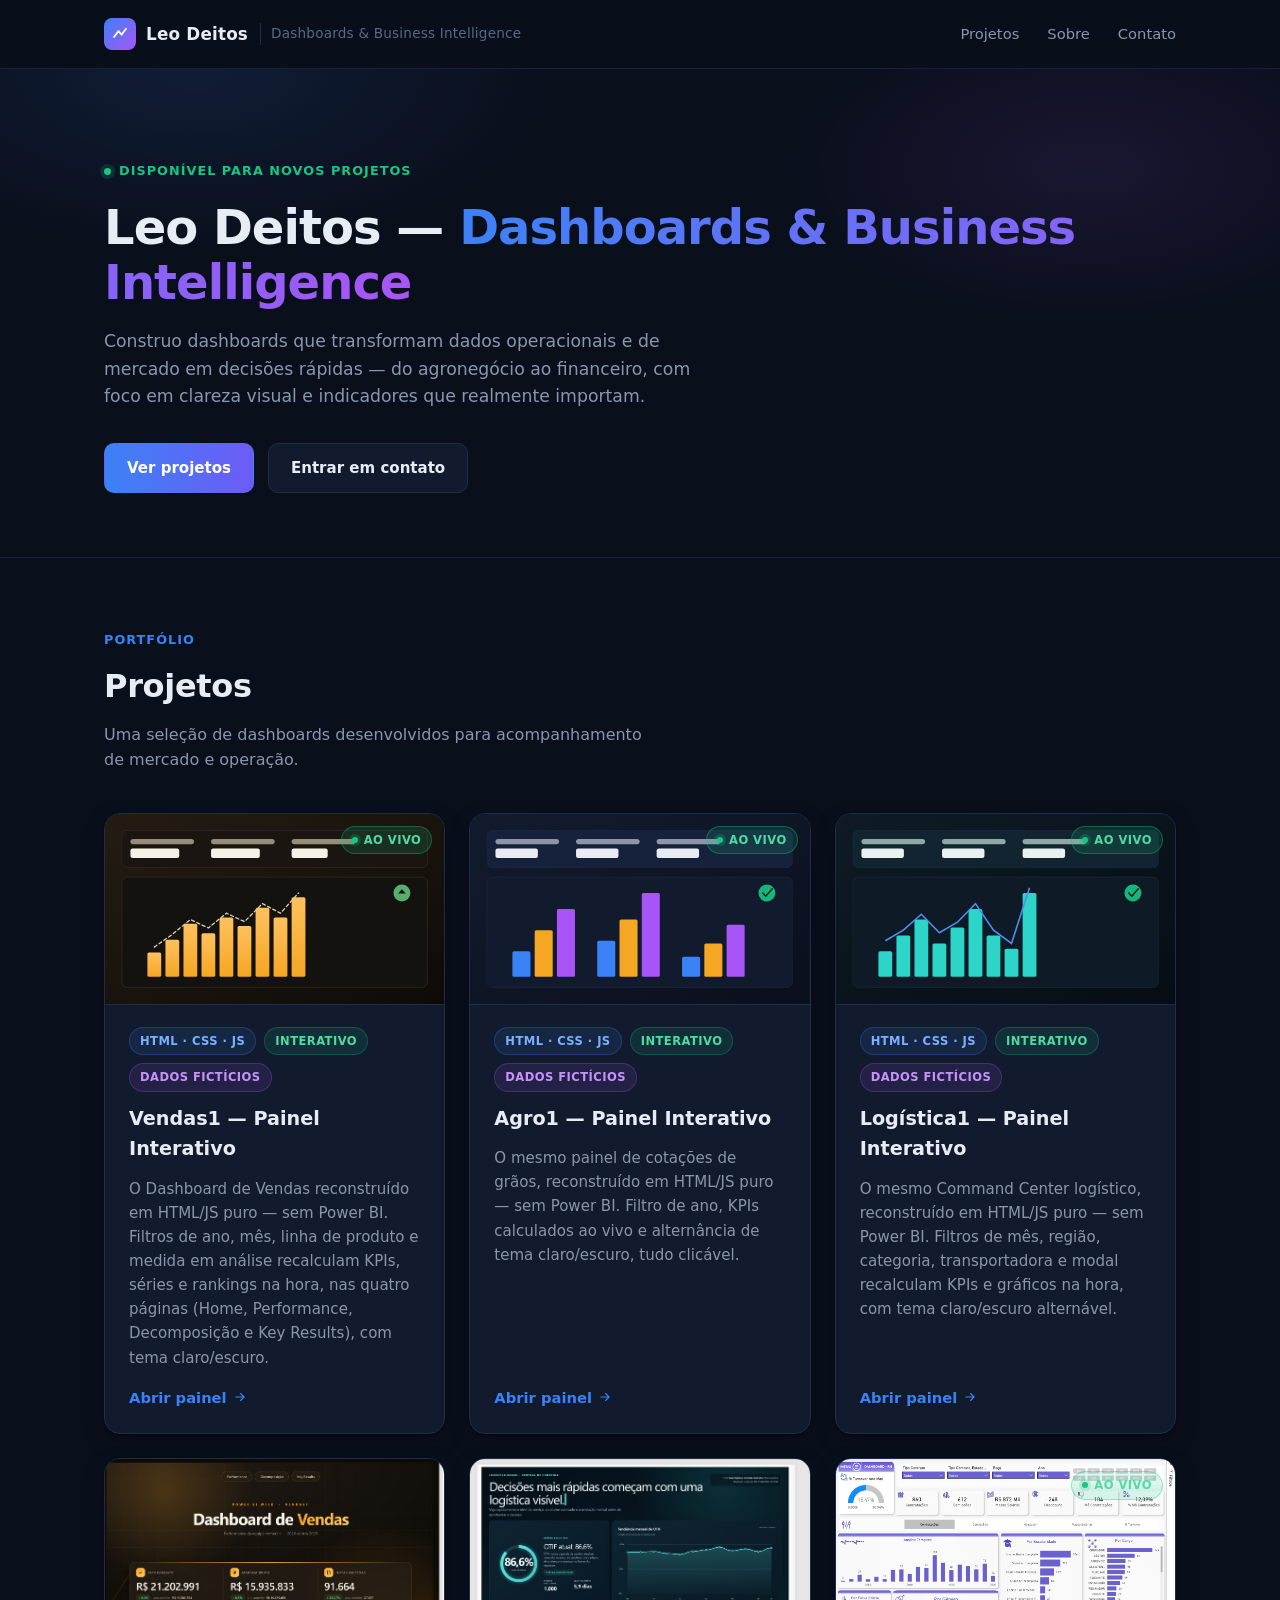
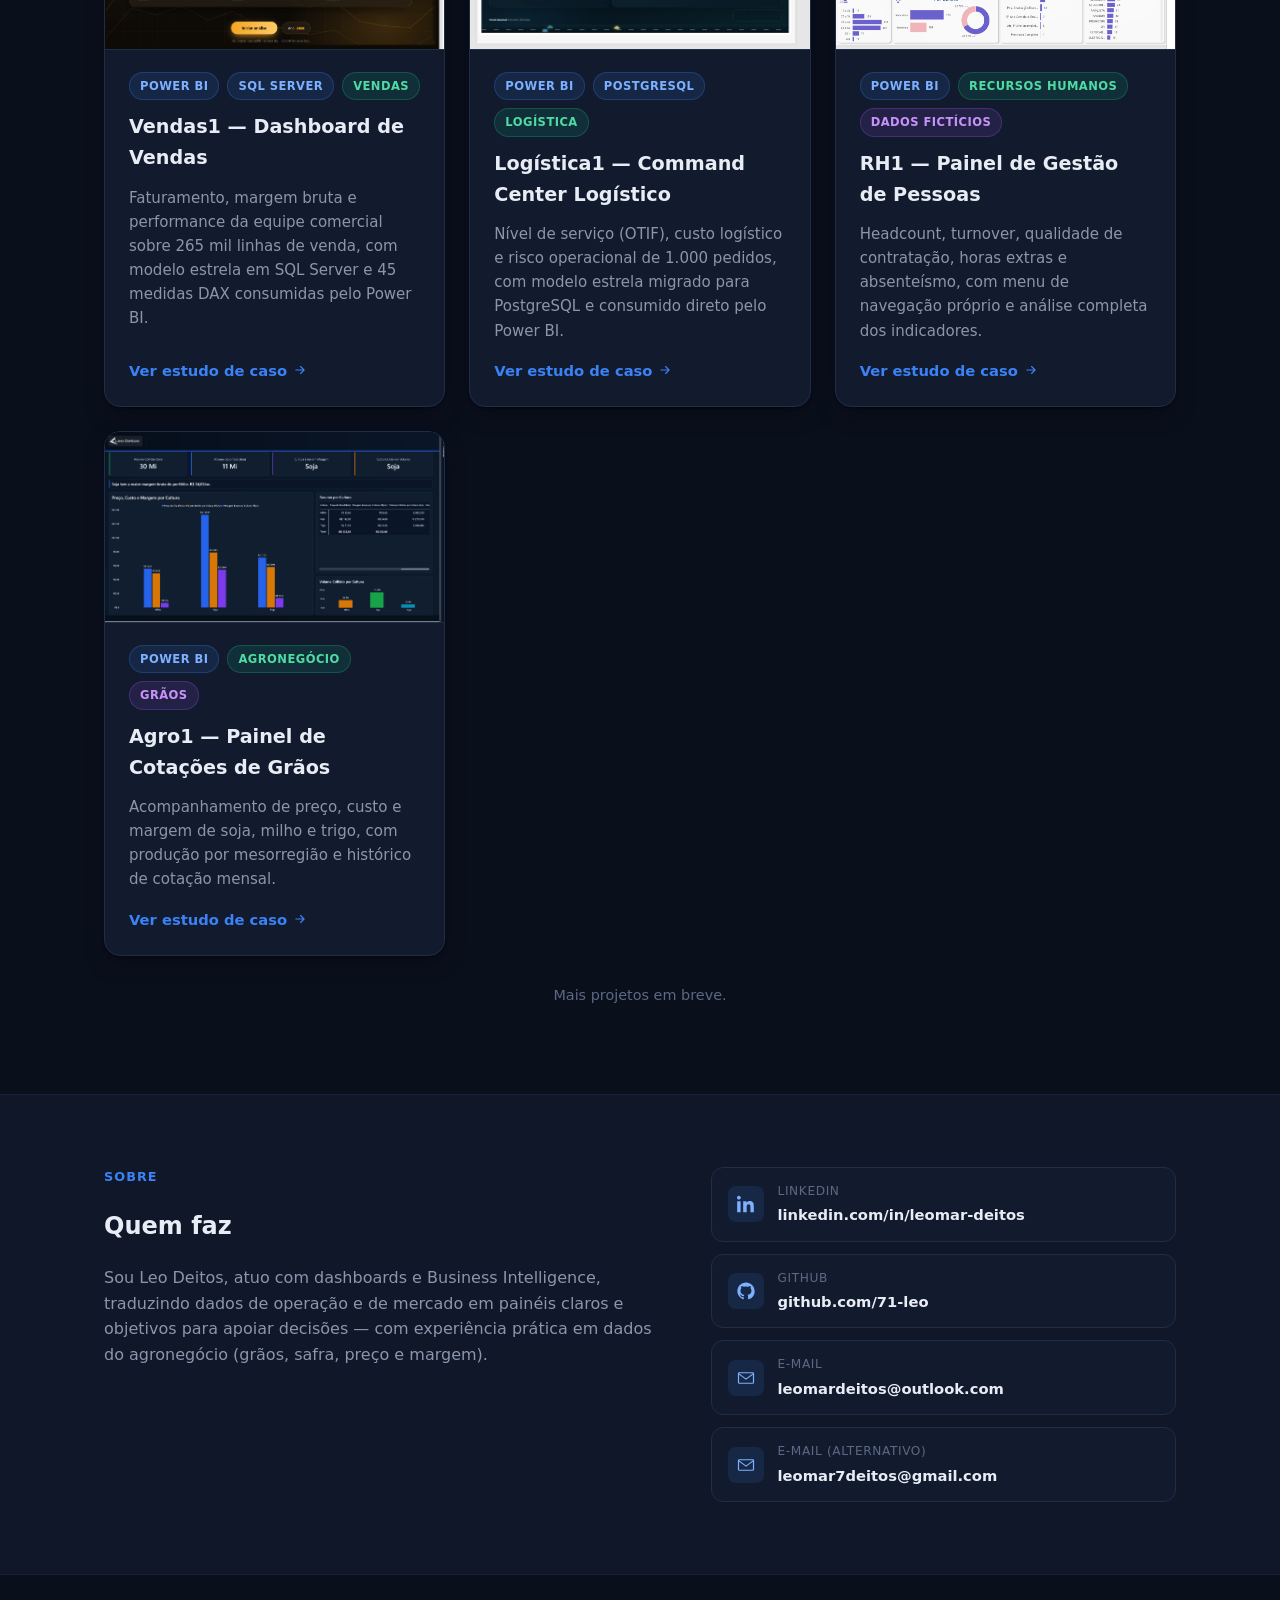
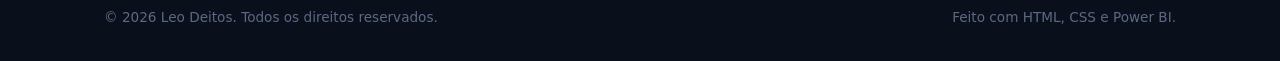
==== index.html @ 45671c38 "Estudo de caso do Vendas1 e painel HTML com a identidade do relatorio Adiciona projects/vendas1.html" ====
<!doctype html>
<html lang="pt-BR">
<head>
  <meta charset="UTF-8" />
  <meta name="viewport" content="width=device-width, initial-scale=1.0" />
  <title>Leo Deitos — Dashboards & Business Intelligence</title>
  <meta name="description" content="Portfólio de dashboards e projetos de Business Intelligence de Leo Deitos, com foco em agronegócio e dados de mercado." />
  <link rel="icon" href="data:image/svg+xml,<svg xmlns=%22http://www.w3.org/2000/svg%22 viewBox=%220 0 100 100%22><rect width=%22100%22 height=%22100%22 rx=%2220%22 fill=%22%230a0f1c%22/><path d=%22M20 70 L45 30 L60 55 L80 25%22 stroke=%22%233b82f6%22 stroke-width=%228%22 fill=%22none%22 stroke-linecap=%22round%22 stroke-linejoin=%22round%22/></svg>" />
  <link rel="stylesheet" href="assets/css/style.css" />
</head>
<body>

  <header class="site-header">
    <div class="container">
      <a href="index.html" class="brand">
        <span class="brand-mark">
          <svg viewBox="0 0 24 24" fill="none" xmlns="http://www.w3.org/2000/svg">
            <path d="M4 16 L10 8 L14 13 L20 5" stroke="white" stroke-width="2.4" stroke-linecap="round" stroke-linejoin="round"/>
          </svg>
        </span>
        <span class="brand-name">Leo Deitos</span>
        <span class="brand-tagline">Dashboards &amp; Business Intelligence</span>
      </a>
      <nav class="site-nav">
        <a href="#projetos">Projetos</a>
        <a href="#sobre">Sobre</a>
        <a href="#contato">Contato</a>
      </nav>
    </div>
  </header>

  <section class="hero">
    <div class="container">
      <div class="hero-eyebrow">Disponível para novos projetos</div>
      <h1>Leo Deitos — <span>Dashboards &amp; Business Intelligence</span></h1>
      <p>
        Construo dashboards que transformam dados operacionais e de mercado em decisões rápidas —
        do agronegócio ao financeiro, com foco em clareza visual e indicadores que realmente importam.
      </p>
      <div class="hero-actions">
        <a href="#projetos" class="btn btn-primary">Ver projetos</a>
        <a href="#contato" class="btn btn-secondary">Entrar em contato</a>
      </div>
    </div>
  </section>

  <section id="projetos">
    <div class="container">
      <div class="section-head">
        <div class="section-kicker">Portfólio</div>
        <h2>Projetos</h2>
        <p>Uma seleção de dashboards desenvolvidos para acompanhamento de mercado e operação.</p>
      </div>

      <div class="project-grid">
        <a class="project-card" href="projects/vendas1-dashboard.html">
          <div class="project-card-media project-card-media--mock">
            <svg viewBox="0 0 640 360" preserveAspectRatio="xMidYMid slice" xmlns="http://www.w3.org/2000/svg">
              <defs>
                <linearGradient id="mockBgVen" x1="0" y1="0" x2="1" y2="1">
                  <stop offset="0%" stop-color="#241c13"/>
                  <stop offset="100%" stop-color="#0e0b07"/>
                </linearGradient>
                <linearGradient id="mockBarVen" x1="0" y1="0" x2="0" y2="1">
                  <stop offset="0%" stop-color="#FFC15E"/>
                  <stop offset="100%" stop-color="#F5A623"/>
                </linearGradient>
              </defs>
              <rect width="640" height="360" fill="url(#mockBgVen)"/>
              <rect x="32" y="32" width="576" height="70" rx="10" fill="#1a1510" stroke="#3b342a"/>
              <rect x="48" y="48" width="120" height="10" rx="5" fill="#968c79"/>
              <rect x="48" y="66" width="92" height="18" rx="4" fill="#f5f1e8"/>
              <rect x="200" y="48" width="120" height="10" rx="5" fill="#968c79"/>
              <rect x="200" y="66" width="92" height="18" rx="4" fill="#f5f1e8"/>
              <rect x="352" y="48" width="120" height="10" rx="5" fill="#968c79"/>
              <rect x="352" y="66" width="68" height="18" rx="4" fill="#f5f1e8"/>
              <rect x="32" y="120" width="576" height="208" rx="10" fill="#14120e" stroke="#3b342a"/>
              <g>
                <rect x="80"  y="262" width="26" height="46" rx="3" fill="url(#mockBarVen)"/>
                <rect x="114" y="238" width="26" height="70" rx="3" fill="url(#mockBarVen)"/>
                <rect x="148" y="208" width="26" height="100" rx="3" fill="url(#mockBarVen)"/>
                <rect x="182" y="226" width="26" height="82" rx="3" fill="url(#mockBarVen)"/>
                <rect x="216" y="196" width="26" height="112" rx="3" fill="url(#mockBarVen)"/>
                <rect x="250" y="212" width="26" height="96" rx="3" fill="url(#mockBarVen)"/>
                <rect x="284" y="178" width="26" height="130" rx="3" fill="url(#mockBarVen)"/>
                <rect x="318" y="196" width="26" height="112" rx="3" fill="url(#mockBarVen)"/>
                <rect x="352" y="158" width="26" height="150" rx="3" fill="url(#mockBarVen)"/>
              </g>
              <polyline points="93,252 127,228 161,200 195,216 229,188 263,204 297,170 331,188 365,150"
                        fill="none" stroke="#d4cbb9" stroke-width="2.5" stroke-dasharray="6 5"
                        stroke-linecap="round" stroke-linejoin="round"/>
              <circle cx="560" cy="150" r="16" fill="#5fbf7a" opacity="0.9"/>
              <path d="M560 143 l7 8 -14 0 z" fill="#0e0b07"/>
            </svg>
            <span class="media-live-badge">Ao vivo</span>
          </div>
          <div class="project-card-body">
            <div class="project-tags">
              <span class="tag">HTML · CSS · JS</span>
              <span class="tag tag-green">Interativo</span>
              <span class="tag tag-purple">Dados fictícios</span>
            </div>
            <h3>Vendas1 — Painel Interativo</h3>
            <p>
              O Dashboard de Vendas reconstruído em HTML/JS puro — sem Power BI. Filtros de ano, mês,
              linha de produto e medida em análise recalculam KPIs, séries e rankings na hora, nas
              quatro páginas (Home, Performance, Decomposição e Key Results), com tema claro/escuro.
            </p>
            <span class="project-card-link">
              Abrir painel
              <svg viewBox="0 0 24 24" fill="none" xmlns="http://www.w3.org/2000/svg">
                <path d="M5 12h14M13 6l6 6-6 6" stroke="currentColor" stroke-width="2" stroke-linecap="round" stroke-linejoin="round"/>
              </svg>
            </span>
          </div>
        </a>

        <a class="project-card" href="projects/agro1-dashboard.html">
          <div class="project-card-media project-card-media--mock">
            <svg viewBox="0 0 640 360" preserveAspectRatio="xMidYMid slice" xmlns="http://www.w3.org/2000/svg">
              <defs>
                <linearGradient id="mockBg" x1="0" y1="0" x2="1" y2="1">
                  <stop offset="0%" stop-color="#121b2e"/>
                  <stop offset="100%" stop-color="#0a0f1c"/>
                </linearGradient>
              </defs>
              <rect width="640" height="360" fill="url(#mockBg)"/>
              <rect x="32" y="32" width="576" height="70" rx="10" fill="#16223b" stroke="#1f2d47"/>
              <rect x="48" y="48" width="120" height="10" rx="5" fill="#8b96ab"/>
              <rect x="48" y="66" width="80" height="18" rx="4" fill="#e8ecf4"/>
              <rect x="200" y="48" width="120" height="10" rx="5" fill="#8b96ab"/>
              <rect x="200" y="66" width="80" height="18" rx="4" fill="#e8ecf4"/>
              <rect x="352" y="48" width="120" height="10" rx="5" fill="#8b96ab"/>
              <rect x="352" y="66" width="80" height="18" rx="4" fill="#e8ecf4"/>
              <rect x="32" y="120" width="576" height="208" rx="10" fill="#121b2e" stroke="#1f2d47"/>
              <g>
                <rect x="80"  y="260" width="34" height="48" rx="3" fill="#3b82f6"/>
                <rect x="122" y="220" width="34" height="88" rx="3" fill="#f5a623"/>
                <rect x="164" y="180" width="34" height="128" rx="3" fill="#a855f7"/>
                <rect x="240" y="240" width="34" height="68" rx="3" fill="#3b82f6"/>
                <rect x="282" y="200" width="34" height="108" rx="3" fill="#f5a623"/>
                <rect x="324" y="150" width="34" height="158" rx="3" fill="#a855f7"/>
                <rect x="400" y="270" width="34" height="38" rx="3" fill="#3b82f6"/>
                <rect x="442" y="245" width="34" height="63" rx="3" fill="#f5a623"/>
                <rect x="484" y="210" width="34" height="98" rx="3" fill="#a855f7"/>
              </g>
              <circle cx="560" cy="150" r="16" fill="#16c784" opacity="0.9"/>
              <path d="M552 150 l6 6 12 -14" stroke="#0a0f1c" stroke-width="2.4" fill="none" stroke-linecap="round" stroke-linejoin="round"/>
            </svg>
            <span class="media-live-badge">Ao vivo</span>
          </div>
          <div class="project-card-body">
            <div class="project-tags">
              <span class="tag">HTML · CSS · JS</span>
              <span class="tag tag-green">Interativo</span>
              <span class="tag tag-purple">Dados fictícios</span>
            </div>
            <h3>Agro1 — Painel Interativo</h3>
            <p>
              O mesmo painel de cotações de grãos, reconstruído em HTML/JS puro — sem Power BI.
              Filtro de ano, KPIs calculados ao vivo e alternância de tema claro/escuro, tudo clicável.
            </p>
            <span class="project-card-link">
              Abrir painel
              <svg viewBox="0 0 24 24" fill="none" xmlns="http://www.w3.org/2000/svg">
                <path d="M5 12h14M13 6l6 6-6 6" stroke="currentColor" stroke-width="2" stroke-linecap="round" stroke-linejoin="round"/>
              </svg>
            </span>
          </div>
        </a>

        <a class="project-card" href="projects/logistica1-dashboard.html">
          <div class="project-card-media project-card-media--mock">
            <svg viewBox="0 0 640 360" preserveAspectRatio="xMidYMid slice" xmlns="http://www.w3.org/2000/svg">
              <defs>
                <linearGradient id="mockBgLog" x1="0" y1="0" x2="1" y2="1">
                  <stop offset="0%" stop-color="#0e1b26"/>
                  <stop offset="100%" stop-color="#060d14"/>
                </linearGradient>
              </defs>
              <rect width="640" height="360" fill="url(#mockBgLog)"/>
              <rect x="32" y="32" width="576" height="70" rx="10" fill="#122430" stroke="#1c3140"/>
              <rect x="48" y="48" width="120" height="10" rx="5" fill="#8fa7a7"/>
              <rect x="48" y="66" width="80" height="18" rx="4" fill="#e7f1f1"/>
              <rect x="200" y="48" width="120" height="10" rx="5" fill="#8fa7a7"/>
              <rect x="200" y="66" width="80" height="18" rx="4" fill="#e7f1f1"/>
              <rect x="352" y="48" width="120" height="10" rx="5" fill="#8fa7a7"/>
              <rect x="352" y="66" width="80" height="18" rx="4" fill="#e7f1f1"/>
              <rect x="32" y="120" width="576" height="208" rx="10" fill="#0e1b26" stroke="#1c3140"/>
              <g>
                <rect x="80"  y="260" width="26" height="48" rx="3" fill="#2dd4c8"/>
                <rect x="114" y="230" width="26" height="78" rx="3" fill="#2dd4c8"/>
                <rect x="148" y="200" width="26" height="108" rx="3" fill="#2dd4c8"/>
                <rect x="182" y="245" width="26" height="63" rx="3" fill="#2dd4c8"/>
                <rect x="216" y="215" width="26" height="93" rx="3" fill="#2dd4c8"/>
                <rect x="250" y="180" width="26" height="128" rx="3" fill="#2dd4c8"/>
                <rect x="284" y="230" width="26" height="78" rx="3" fill="#2dd4c8"/>
                <rect x="318" y="255" width="26" height="53" rx="3" fill="#2dd4c8"/>
                <rect x="352" y="150" width="26" height="158" rx="3" fill="#2dd4c8"/>
              </g>
              <polyline points="93,240 127,220 161,190 195,225 229,205 263,170 297,220 331,245 365,140" fill="none" stroke="#4d8fef" stroke-width="3"/>
              <circle cx="560" cy="150" r="16" fill="#16c784" opacity="0.9"/>
              <path d="M552 150 l6 6 12 -14" stroke="#060d14" stroke-width="2.4" fill="none" stroke-linecap="round" stroke-linejoin="round"/>
            </svg>
            <span class="media-live-badge">Ao vivo</span>
          </div>
          <div class="project-card-body">
            <div class="project-tags">
              <span class="tag">HTML · CSS · JS</span>
              <span class="tag tag-green">Interativo</span>
              <span class="tag tag-purple">Dados fictícios</span>
            </div>
            <h3>Logística1 — Painel Interativo</h3>
            <p>
              O mesmo Command Center logístico, reconstruído em HTML/JS puro — sem Power BI. Filtros
              de mês, região, categoria, transportadora e modal recalculam KPIs e gráficos na hora,
              com tema claro/escuro alternável.
            </p>
            <span class="project-card-link">
              Abrir painel
              <svg viewBox="0 0 24 24" fill="none" xmlns="http://www.w3.org/2000/svg">
                <path d="M5 12h14M13 6l6 6-6 6" stroke="currentColor" stroke-width="2" stroke-linecap="round" stroke-linejoin="round"/>
              </svg>
            </span>
          </div>
        </a>

        <a class="project-card" href="projects/vendas1.html">
          <div class="project-card-media">
            <img src="assets/screenshots/Vendas1/01-capa.png" alt="Página de capa do dashboard Vendas1" loading="lazy" />
          </div>
          <div class="project-card-body">
            <div class="project-tags">
              <span class="tag">Power BI</span>
              <span class="tag">SQL Server</span>
              <span class="tag tag-green">Vendas</span>
            </div>
            <h3>Vendas1 — Dashboard de Vendas</h3>
            <p>
              Faturamento, margem bruta e performance da equipe comercial sobre 265 mil linhas de
              venda, com modelo estrela em SQL Server e 45 medidas DAX consumidas pelo Power BI.
            </p>
            <span class="project-card-link">
              Ver estudo de caso
              <svg viewBox="0 0 24 24" fill="none" xmlns="http://www.w3.org/2000/svg">
                <path d="M5 12h14M13 6l6 6-6 6" stroke="currentColor" stroke-width="2" stroke-linecap="round" stroke-linejoin="round"/>
              </svg>
            </span>
          </div>
        </a>

        <a class="project-card" href="projects/logistica1.html">
          <div class="project-card-media">
            <img src="assets/screenshots/Logistica1/01-capa.png" alt="Página de capa do dashboard Logística1" loading="lazy" />
          </div>
          <div class="project-card-body">
            <div class="project-tags">
              <span class="tag">Power BI</span>
              <span class="tag">PostgreSQL</span>
              <span class="tag tag-green">Logística</span>
            </div>
            <h3>Logística1 — Command Center Logístico</h3>
            <p>
              Nível de serviço (OTIF), custo logístico e risco operacional de 1.000 pedidos, com
              modelo estrela migrado para PostgreSQL e consumido direto pelo Power BI.
            </p>
            <span class="project-card-link">
              Ver estudo de caso
              <svg viewBox="0 0 24 24" fill="none" xmlns="http://www.w3.org/2000/svg">
                <path d="M5 12h14M13 6l6 6-6 6" stroke="currentColor" stroke-width="2" stroke-linecap="round" stroke-linejoin="round"/>
              </svg>
            </span>
          </div>
        </a>

        <a class="project-card" href="projects/rh1.html">
          <div class="project-card-media">
            <img src="assets/screenshots/RH1/01-funcionarios.png" alt="Página Funcionários do dashboard RH1" loading="lazy" />
            <span class="media-live-badge">Ao vivo</span>
          </div>
          <div class="project-card-body">
            <div class="project-tags">
              <span class="tag">Power BI</span>
              <span class="tag tag-green">Recursos Humanos</span>
              <span class="tag tag-purple">Dados fictícios</span>
            </div>
            <h3>RH1 — Painel de Gestão de Pessoas</h3>
            <p>
              Headcount, turnover, qualidade de contratação, horas extras e absenteísmo, com menu de
              navegação próprio e análise completa dos indicadores.
            </p>
            <span class="project-card-link">
              Ver estudo de caso
              <svg viewBox="0 0 24 24" fill="none" xmlns="http://www.w3.org/2000/svg">
                <path d="M5 12h14M13 6l6 6-6 6" stroke="currentColor" stroke-width="2" stroke-linecap="round" stroke-linejoin="round"/>
              </svg>
            </span>
          </div>
        </a>

        <a class="project-card" href="projects/agro1.html">
          <div class="project-card-media">
            <img src="assets/screenshots/Agro1/01-visao-geral.png" alt="Visão geral do dashboard Agro1" loading="lazy" />
          </div>
          <div class="project-card-body">
            <div class="project-tags">
              <span class="tag">Power BI</span>
              <span class="tag tag-green">Agronegócio</span>
              <span class="tag tag-purple">Grãos</span>
            </div>
            <h3>Agro1 — Painel de Cotações de Grãos</h3>
            <p>
              Acompanhamento de preço, custo e margem de soja, milho e trigo, com produção
              por mesorregião e histórico de cotação mensal.
            </p>
            <span class="project-card-link">
              Ver estudo de caso
              <svg viewBox="0 0 24 24" fill="none" xmlns="http://www.w3.org/2000/svg">
                <path d="M5 12h14M13 6l6 6-6 6" stroke="currentColor" stroke-width="2" stroke-linecap="round" stroke-linejoin="round"/>
              </svg>
            </span>
          </div>
        </a>
      </div>

      <p class="more-note">Mais projetos em breve.</p>
    </div>
  </section>

  <section id="sobre" class="about-section">
    <div class="container">
      <div class="about-grid">
        <div>
          <div class="section-kicker">Sobre</div>
          <h2>Quem faz</h2>
          <p>
            Sou Leo Deitos, atuo com dashboards e Business Intelligence, traduzindo dados de
            operação e de mercado em painéis claros e objetivos para apoiar decisões — com
            experiência prática em dados do agronegócio (grãos, safra, preço e margem).
          </p>
        </div>

        <div id="contato" class="contact-list">
          <a class="contact-item" href="https://www.linkedin.com/in/leomar-deitos/" target="_blank" rel="noopener noreferrer">
            <span class="contact-icon">
              <svg viewBox="0 0 24 24" fill="none" xmlns="http://www.w3.org/2000/svg">
                <path d="M4.98 3.5C4.98 4.88 3.87 6 2.5 6S0 4.88 0 3.5 1.12 1 2.5 1s2.48 1.12 2.48 2.5zM.22 8.24h4.56V23H.22V8.24zM8.24 8.24h4.37v2.01h.06c.61-1.15 2.1-2.36 4.32-2.36 4.62 0 5.47 3.04 5.47 6.99V23h-4.56v-6.92c0-1.65-.03-3.78-2.3-3.78-2.31 0-2.66 1.8-2.66 3.66V23H8.24V8.24z" fill="currentColor"/>
              </svg>
            </span>
            <span class="contact-text">
              <span class="label">LinkedIn</span>
              <span class="value">linkedin.com/in/leomar-deitos</span>
            </span>
          </a>

          <a class="contact-item" href="https://github.com/71-leo" target="_blank" rel="noopener noreferrer">
            <span class="contact-icon">
              <svg viewBox="0 0 24 24" fill="none" xmlns="http://www.w3.org/2000/svg">
                <path d="M12 .5C5.73.5.5 5.73.5 12c0 5.09 3.29 9.4 7.86 10.93.57.1.78-.25.78-.55 0-.27-.01-1.17-.02-2.12-3.2.7-3.88-1.36-3.88-1.36-.52-1.33-1.28-1.69-1.28-1.69-1.04-.71.08-.7.08-.7 1.15.08 1.76 1.18 1.76 1.18 1.03 1.76 2.7 1.25 3.36.96.1-.75.4-1.25.73-1.54-2.56-.29-5.25-1.28-5.25-5.7 0-1.26.45-2.29 1.18-3.09-.12-.29-.51-1.46.11-3.05 0 0 .96-.31 3.15 1.18a10.9 10.9 0 0 1 5.73 0c2.19-1.49 3.15-1.18 3.15-1.18.63 1.59.24 2.76.12 3.05.73.8 1.18 1.83 1.18 3.09 0 4.43-2.7 5.41-5.27 5.69.41.36.78 1.08.78 2.17 0 1.57-.01 2.83-.01 3.22 0 .3.2.66.79.55A10.52 10.52 0 0 0 23.5 12C23.5 5.73 18.27.5 12 .5z" fill="currentColor"/>
              </svg>
            </span>
            <span class="contact-text">
              <span class="label">GitHub</span>
              <span class="value">github.com/71-leo</span>
            </span>
          </a>

          <a class="contact-item" href="mailto:leomardeitos@outlook.com">
            <span class="contact-icon">
              <svg viewBox="0 0 24 24" fill="none" xmlns="http://www.w3.org/2000/svg">
                <path d="M3 5h18a1 1 0 0 1 1 1v12a1 1 0 0 1-1 1H3a1 1 0 0 1-1-1V6a1 1 0 0 1 1-1z" stroke="currentColor" stroke-width="1.6"/>
                <path d="M2.5 6.5l9.5 7 9.5-7" stroke="currentColor" stroke-width="1.6" stroke-linecap="round" stroke-linejoin="round"/>
              </svg>
            </span>
            <span class="contact-text">
              <span class="label">E-mail</span>
              <span class="value">leomardeitos@outlook.com</span>
            </span>
          </a>

          <a class="contact-item" href="mailto:leomar7deitos@gmail.com">
            <span class="contact-icon">
              <svg viewBox="0 0 24 24" fill="none" xmlns="http://www.w3.org/2000/svg">
                <path d="M3 5h18a1 1 0 0 1 1 1v12a1 1 0 0 1-1 1H3a1 1 0 0 1-1-1V6a1 1 0 0 1 1-1z" stroke="currentColor" stroke-width="1.6"/>
                <path d="M2.5 6.5l9.5 7 9.5-7" stroke="currentColor" stroke-width="1.6" stroke-linecap="round" stroke-linejoin="round"/>
              </svg>
            </span>
            <span class="contact-text">
              <span class="label">E-mail (alternativo)</span>
              <span class="value">leomar7deitos@gmail.com</span>
            </span>
          </a>
        </div>
      </div>
    </div>
  </section>

  <footer class="site-footer">
    <div class="container">
      <span>© 2026 Leo Deitos. Todos os direitos reservados.</span>
      <span>Feito com HTML, CSS e Power BI.</span>
    </div>
  </footer>

  <script src="assets/js/main.js"></script>
</body>
</html>
---- assets/css/style.css ----
/* ============================================================
   Leo Deitos — Portfolio de Dashboards
   ============================================================ */

:root {
  --bg: #0a0f1c;
  --bg-elevated: #0f1729;
  --card: #121b2e;
  --card-hover: #16223b;
  --border: #1f2d47;
  --border-soft: #182339;
  --text: #e8ecf4;
  --text-muted: #8b96ab;
  --text-faint: #5c6884;

  --blue: #3b82f6;
  --green: #16c784;
  --purple: #a855f7;
  --orange: #f5a623;

  --radius: 12px;
  --radius-lg: 16px;
  --max-width: 1120px;

  --shadow-card: 0 1px 2px rgba(0, 0, 0, 0.4), 0 8px 24px -8px rgba(0, 0, 0, 0.5);
}

* {
  box-sizing: border-box;
}

html {
  scroll-behavior: smooth;
}

body {
  margin: 0;
  background: var(--bg);
  color: var(--text);
  font-family: "Segoe UI", "Inter", system-ui, -apple-system, "Helvetica Neue", Arial, sans-serif;
  line-height: 1.6;
  -webkit-font-smoothing: antialiased;
}

img {
  max-width: 100%;
  display: block;
}

a {
  color: inherit;
  text-decoration: none;
}

.container {
  max-width: var(--max-width);
  margin: 0 auto;
  padding: 0 24px;
}

/* ---------- Header ---------- */

.site-header {
  position: sticky;
  top: 0;
  z-index: 50;
  background: rgba(10, 15, 28, 0.85);
  backdrop-filter: blur(10px);
  border-bottom: 1px solid var(--border-soft);
}

.site-header .container {
  display: flex;
  align-items: center;
  justify-content: space-between;
  height: 68px;
  gap: 12px;
}

.brand {
  display: flex;
  align-items: center;
  gap: 10px;
  font-weight: 700;
  font-size: 1.05rem;
  letter-spacing: 0.2px;
  white-space: nowrap;
  flex-shrink: 0;
}

.site-nav {
  flex-wrap: wrap;
  justify-content: flex-end;
}

.brand-mark {
  width: 32px;
  height: 32px;
  border-radius: 8px;
  background: linear-gradient(135deg, var(--blue), var(--purple));
  display: flex;
  align-items: center;
  justify-content: center;
  flex-shrink: 0;
}

.brand-mark svg {
  width: 18px;
  height: 18px;
}

.brand-name {
  color: var(--text);
}

.brand-tagline {
  display: none;
  color: var(--text-faint);
  font-weight: 400;
  font-size: 0.85rem;
  border-left: 1px solid var(--border);
  padding-left: 10px;
  margin-left: 2px;
}

@media (min-width: 720px) {
  .brand-tagline {
    display: inline;
  }
}

.site-nav {
  display: flex;
  gap: 28px;
}

.site-nav a {
  color: var(--text-muted);
  font-size: 0.92rem;
  font-weight: 500;
  transition: color 0.15s ease;
}

.site-nav a:hover {
  color: var(--text);
}

/* ---------- Hero ---------- */

.hero {
  padding: 88px 0 64px;
  border-bottom: 1px solid var(--border-soft);
  background:
    radial-gradient(600px 300px at 15% 0%, rgba(59, 130, 246, 0.12), transparent 60%),
    radial-gradient(500px 260px at 85% 20%, rgba(168, 85, 247, 0.10), transparent 60%);
}

.hero-eyebrow {
  display: inline-flex;
  align-items: center;
  gap: 8px;
  color: var(--green);
  font-size: 0.8rem;
  font-weight: 600;
  text-transform: uppercase;
  letter-spacing: 0.08em;
  margin-bottom: 18px;
}

.hero-eyebrow::before {
  content: "";
  width: 7px;
  height: 7px;
  border-radius: 50%;
  background: var(--green);
  box-shadow: 0 0 0 4px rgba(22, 199, 132, 0.15);
}

.hero h1 {
  font-size: clamp(1.9rem, 4.2vw, 3rem);
  line-height: 1.15;
  margin: 0 0 18px;
  letter-spacing: -0.02em;
}

.hero h1 span {
  background: linear-gradient(90deg, var(--blue), var(--purple));
  -webkit-background-clip: text;
  background-clip: text;
  color: transparent;
}

.hero p {
  max-width: 620px;
  color: var(--text-muted);
  font-size: 1.08rem;
  margin: 0 0 32px;
}

.hero-actions {
  display: flex;
  flex-wrap: wrap;
  gap: 14px;
}

.btn {
  display: inline-flex;
  align-items: center;
  gap: 8px;
  padding: 12px 22px;
  border-radius: 10px;
  font-weight: 600;
  font-size: 0.94rem;
  border: 1px solid transparent;
  transition: transform 0.15s ease, border-color 0.15s ease, background 0.15s ease;
}

.btn-primary {
  background: linear-gradient(90deg, var(--blue), #6d5bf6);
  color: #fff;
}

.btn-primary:hover {
  transform: translateY(-1px);
}

.btn-secondary {
  background: var(--card);
  border-color: var(--border);
  color: var(--text);
}

.btn-secondary:hover {
  border-color: var(--text-faint);
}

/* ---------- Section shared ---------- */

section {
  padding: 72px 0;
}

.section-head {
  margin-bottom: 40px;
}

.section-kicker {
  color: var(--blue);
  font-size: 0.8rem;
  font-weight: 700;
  text-transform: uppercase;
  letter-spacing: 0.08em;
  margin-bottom: 10px;
}

.section-head h2 {
  font-size: clamp(1.5rem, 3vw, 2rem);
  margin: 0 0 10px;
  letter-spacing: -0.01em;
}

.section-head p {
  color: var(--text-muted);
  max-width: 560px;
  margin: 0;
}

/* ---------- Project grid ---------- */

.project-grid {
  display: grid;
  grid-template-columns: repeat(auto-fit, minmax(320px, 1fr));
  gap: 24px;
}

.project-card {
  background: var(--card);
  border: 1px solid var(--border);
  border-radius: var(--radius-lg);
  overflow: hidden;
  box-shadow: var(--shadow-card);
  transition: transform 0.2s ease, border-color 0.2s ease;
  display: flex;
  flex-direction: column;
}

.project-card:hover {
  transform: translateY(-4px);
  border-color: #2c3e63;
}

.project-card-media {
  aspect-ratio: 16 / 9;
  overflow: hidden;
  background: var(--bg-elevated);
  border-bottom: 1px solid var(--border);
  position: relative;
}

.project-card-media img {
  width: 100%;
  height: 100%;
  object-fit: cover;
  object-position: top;
  transition: transform 0.35s ease;
}

.project-card:hover .project-card-media img {
  transform: scale(1.04);
}

.project-card-media--mock svg {
  width: 100%;
  height: 100%;
  display: block;
  transition: transform 0.35s ease;
}

.project-card:hover .project-card-media--mock svg {
  transform: scale(1.04);
}

.media-live-badge {
  position: absolute;
  top: 12px;
  right: 12px;
  display: inline-flex;
  align-items: center;
  gap: 6px;
  padding: 4px 10px;
  border-radius: 999px;
  background: rgba(22, 199, 132, 0.15);
  border: 1px solid rgba(22, 199, 132, 0.35);
  color: #4fdba3;
  font-size: 0.72rem;
  font-weight: 700;
  text-transform: uppercase;
  letter-spacing: 0.04em;
}

.media-live-badge::before {
  content: "";
  width: 6px;
  height: 6px;
  border-radius: 50%;
  background: #16c784;
  box-shadow: 0 0 0 3px rgba(22, 199, 132, 0.2);
}

.project-card-body {
  padding: 22px 24px 24px;
  display: flex;
  flex-direction: column;
  gap: 12px;
  flex: 1;
}

.project-tags {
  display: flex;
  flex-wrap: wrap;
  gap: 8px;
}

.tag {
  font-size: 0.72rem;
  font-weight: 600;
  text-transform: uppercase;
  letter-spacing: 0.04em;
  padding: 4px 10px;
  border-radius: 999px;
  background: rgba(59, 130, 246, 0.12);
  color: #7db0ff;
  border: 1px solid rgba(59, 130, 246, 0.25);
}

.tag.tag-green {
  background: rgba(22, 199, 132, 0.12);
  color: #4fdba3;
  border-color: rgba(22, 199, 132, 0.25);
}

.tag.tag-purple {
  background: rgba(168, 85, 247, 0.12);
  color: #c793fb;
  border-color: rgba(168, 85, 247, 0.25);
}

.project-card-body h3 {
  margin: 0;
  font-size: 1.2rem;
}

.project-card-body p {
  margin: 0;
  color: var(--text-muted);
  font-size: 0.94rem;
  flex: 1;
}

.project-card-link {
  display: inline-flex;
  align-items: center;
  gap: 6px;
  color: var(--blue);
  font-weight: 600;
  font-size: 0.92rem;
  margin-top: 4px;
}

.project-card-link svg {
  width: 14px;
  height: 14px;
  transition: transform 0.15s ease;
}

.project-card:hover .project-card-link svg {
  transform: translateX(3px);
}

.more-note {
  margin-top: 28px;
  color: var(--text-faint);
  font-size: 0.9rem;
  text-align: center;
}

/* ---------- About / contact ---------- */

.about-section {
  border-top: 1px solid var(--border-soft);
  background: var(--bg-elevated);
}

.about-grid {
  display: grid;
  grid-template-columns: 1.2fr 1fr;
  gap: 48px;
  align-items: start;
}

@media (max-width: 760px) {
  .about-grid {
    grid-template-columns: 1fr;
  }
}

.about-grid p {
  color: var(--text-muted);
  max-width: 560px;
}

.contact-list {
  display: flex;
  flex-direction: column;
  gap: 12px;
}

.contact-item {
  display: flex;
  align-items: center;
  gap: 14px;
  padding: 14px 16px;
  background: var(--card);
  border: 1px solid var(--border);
  border-radius: var(--radius);
  transition: border-color 0.15s ease, transform 0.15s ease;
}

.contact-item:hover {
  border-color: #2c3e63;
  transform: translateX(3px);
}

.contact-icon {
  width: 36px;
  height: 36px;
  border-radius: 8px;
  background: rgba(59, 130, 246, 0.12);
  display: flex;
  align-items: center;
  justify-content: center;
  flex-shrink: 0;
}

.contact-icon svg {
  width: 18px;
  height: 18px;
  color: #7db0ff;
}

.contact-text {
  display: flex;
  flex-direction: column;
  gap: 2px;
  overflow: hidden;
}

.contact-text .label {
  font-size: 0.76rem;
  color: var(--text-faint);
  text-transform: uppercase;
  letter-spacing: 0.05em;
}

.contact-text .value {
  font-size: 0.92rem;
  font-weight: 600;
  white-space: nowrap;
  overflow: hidden;
  text-overflow: ellipsis;
}

/* ---------- Footer ---------- */

.site-footer {
  border-top: 1px solid var(--border-soft);
  padding: 32px 0;
}

.site-footer .container {
  display: flex;
  flex-wrap: wrap;
  gap: 12px;
  align-items: center;
  justify-content: space-between;
  color: var(--text-faint);
  font-size: 0.85rem;
}

.site-footer a {
  color: var(--text-muted);
}

.site-footer a:hover {
  color: var(--text);
}

/* ---------- Project detail page ---------- */

.detail-hero {
  padding: 48px 0 40px;
  border-bottom: 1px solid var(--border-soft);
}

.back-link {
  display: inline-flex;
  align-items: center;
  gap: 6px;
  color: var(--text-muted);
  font-size: 0.9rem;
  font-weight: 600;
  margin-bottom: 24px;
}

.back-link:hover {
  color: var(--text);
}

.back-link svg {
  width: 14px;
  height: 14px;
}

.detail-hero h1 {
  font-size: clamp(1.7rem, 3.6vw, 2.5rem);
  margin: 0 0 14px;
  letter-spacing: -0.02em;
}

.detail-hero .subtitle {
  color: var(--text-muted);
  font-size: 1.05rem;
  max-width: 680px;
  margin: 0 0 22px;
}

.meta-row {
  display: flex;
  flex-wrap: wrap;
  gap: 10px;
}

.stat-strip {
  display: grid;
  grid-template-columns: repeat(auto-fit, minmax(200px, 1fr));
  gap: 16px;
  margin: 40px 0;
}

.stat-card {
  background: var(--card);
  border: 1px solid var(--border);
  border-left: 3px solid var(--blue);
  border-radius: 10px;
  padding: 18px 20px;
}

.stat-card:nth-child(2) { border-left-color: var(--green); }
.stat-card:nth-child(3) { border-left-color: var(--purple); }
.stat-card:nth-child(4) { border-left-color: var(--orange); }

.stat-card .label {
  color: var(--text-faint);
  font-size: 0.8rem;
  margin-bottom: 6px;
}

.stat-card .value {
  font-size: 1.3rem;
  font-weight: 700;
}

.detail-body {
  display: grid;
  grid-template-columns: 2fr 1fr;
  gap: 48px;
  padding: 8px 0 20px;
}

@media (max-width: 800px) {
  .detail-body {
    grid-template-columns: 1fr;
  }
}

.detail-body h2 {
  font-size: 1.3rem;
  margin: 0 0 14px;
}

.detail-body p {
  color: var(--text-muted);
}

.feature-list {
  list-style: none;
  padding: 0;
  margin: 0;
  display: flex;
  flex-direction: column;
  gap: 10px;
}

.feature-list li {
  display: flex;
  gap: 10px;
  color: var(--text-muted);
  font-size: 0.94rem;
}

.feature-list svg {
  width: 16px;
  height: 16px;
  color: var(--green);
  flex-shrink: 0;
  margin-top: 3px;
}

.side-card {
  background: var(--card);
  border: 1px solid var(--border);
  border-radius: var(--radius);
  padding: 22px;
}

.side-card h3 {
  margin: 0 0 14px;
  font-size: 1rem;
}

.side-list {
  list-style: none;
  padding: 0;
  margin: 0;
  display: flex;
  flex-direction: column;
  gap: 10px;
  font-size: 0.9rem;
  color: var(--text-muted);
}

.side-list li {
  display: flex;
  justify-content: space-between;
  gap: 12px;
  padding-bottom: 10px;
  border-bottom: 1px solid var(--border-soft);
}

.side-list li:last-child {
  border-bottom: none;
  padding-bottom: 0;
}

.side-list li span:last-child {
  color: var(--text);
  font-weight: 600;
  text-align: right;
}

/* ---------- Gallery ---------- */

.gallery-section {
  padding-top: 8px;
}

.gallery-grid {
  display: grid;
  grid-template-columns: 1fr;
  gap: 28px;
}

.gallery-item {
  background: var(--card);
  border: 1px solid var(--border);
  border-radius: var(--radius-lg);
  overflow: hidden;
  box-shadow: var(--shadow-card);
}

.gallery-item-caption {
  display: flex;
  align-items: center;
  justify-content: space-between;
  padding: 14px 20px;
  border-bottom: 1px solid var(--border);
}

.gallery-item-caption h3 {
  margin: 0;
  font-size: 0.98rem;
}

.gallery-item-caption span {
  color: var(--text-faint);
  font-size: 0.8rem;
}

.gallery-item img {
  cursor: zoom-in;
  width: 100%;
}

/* ---------- Live embed ---------- */

.embed-section {
  border-top: 1px solid var(--border-soft);
  background: var(--bg-elevated);
}

.embed-frame-wrap {
  position: relative;
  width: 100%;
  padding-top: 62.25%; /* matches Power BI's published aspect ratio */
  border-radius: var(--radius-lg);
  overflow: hidden;
  border: 1px solid var(--border);
  box-shadow: var(--shadow-card);
  background: var(--card);
}

.embed-frame-wrap iframe {
  position: absolute;
  inset: 0;
  width: 100%;
  height: 100%;
  border: 0;
}

/* ---------- Analysis report ---------- */

.analysis-section {
  border-top: 1px solid var(--border-soft);
}

.analysis-block {
  background: var(--card);
  border: 1px solid var(--border);
  border-radius: var(--radius-lg);
  padding: 26px 28px;
  margin-bottom: 20px;
}

.analysis-block h3 {
  margin: 0 0 14px;
  font-size: 1.1rem;
  color: var(--text);
}

.analysis-block p {
  color: var(--text-muted);
  font-size: 0.95rem;
}

.analysis-block p strong {
  color: var(--text);
  font-weight: 700;
}

.analysis-block--conclusion {
  border-color: rgba(59, 130, 246, 0.35);
  background: linear-gradient(180deg, rgba(59, 130, 246, 0.06), var(--card) 60%);
}

.insight-callout {
  display: flex;
  gap: 10px;
  background: rgba(168, 85, 247, 0.08);
  border: 1px solid rgba(168, 85, 247, 0.25);
  border-radius: 10px;
  padding: 14px 16px;
  font-size: 0.9rem;
  color: var(--text-muted);
  margin-top: 4px;
}

.insight-callout strong {
  color: #c793fb;
  flex-shrink: 0;
}

.data-table {
  width: 100%;
  border-collapse: collapse;
  margin: 4px 0 18px;
  font-size: 0.9rem;
}

.data-table th,
.data-table td {
  text-align: left;
  padding: 10px 14px;
  border-bottom: 1px solid var(--border-soft);
}

.data-table th {
  color: var(--text-faint);
  font-size: 0.76rem;
  text-transform: uppercase;
  letter-spacing: 0.05em;
  font-weight: 700;
}

.data-table td {
  color: var(--text);
}

.data-table td:last-child,
.data-table th:last-child {
  text-align: right;
}

/* ---------- Lightbox ---------- */

.lightbox {
  position: fixed;
  inset: 0;
  background: rgba(6, 9, 17, 0.92);
  display: none;
  align-items: center;
  justify-content: center;
  z-index: 100;
  padding: 32px;
}

.lightbox.open {
  display: flex;
}

.lightbox img {
  max-width: 100%;
  max-height: 100%;
  border-radius: 10px;
  border: 1px solid var(--border);
  box-shadow: 0 20px 60px rgba(0, 0, 0, 0.6);
}

.lightbox-close {
  position: absolute;
  top: 24px;
  right: 28px;
  width: 40px;
  height: 40px;
  border-radius: 50%;
  background: var(--card);
  border: 1px solid var(--border);
  display: flex;
  align-items: center;
  justify-content: center;
  cursor: pointer;
  color: var(--text);
}

.lightbox-close svg {
  width: 18px;
  height: 18px;
}
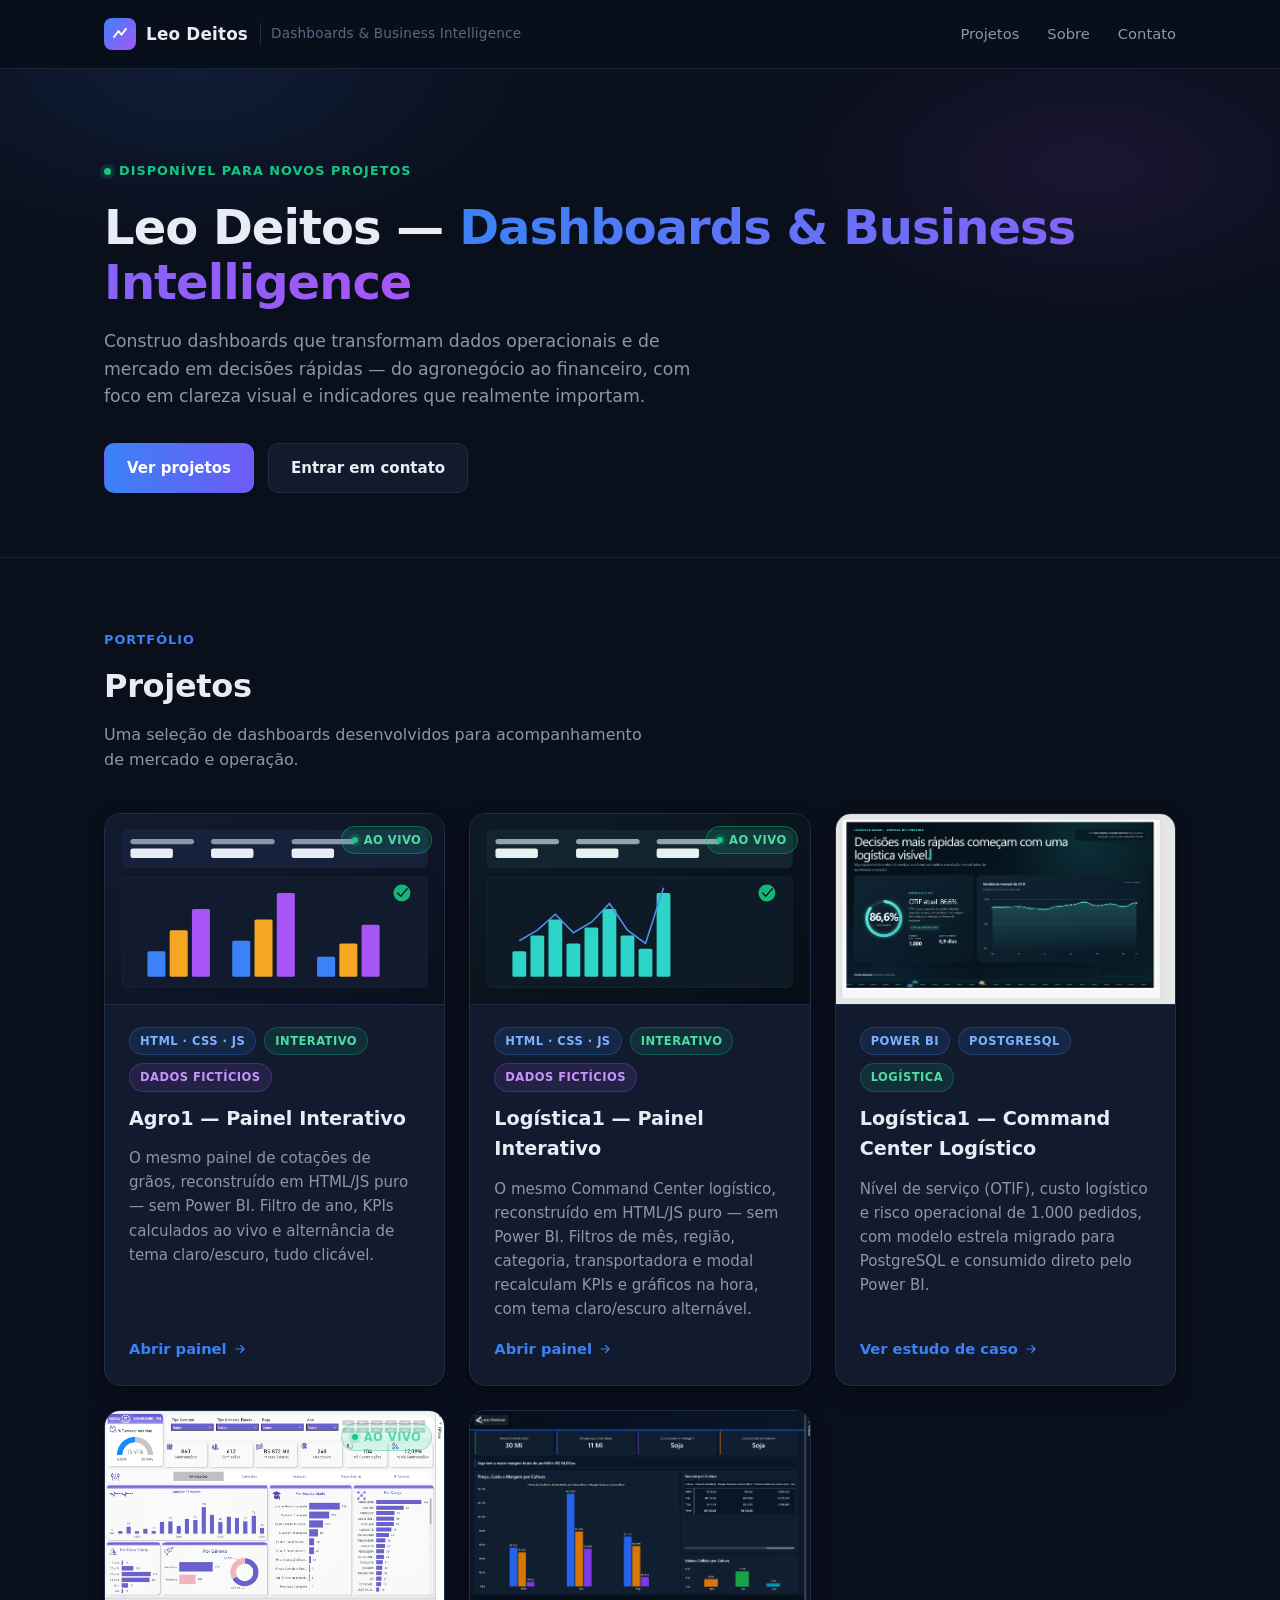
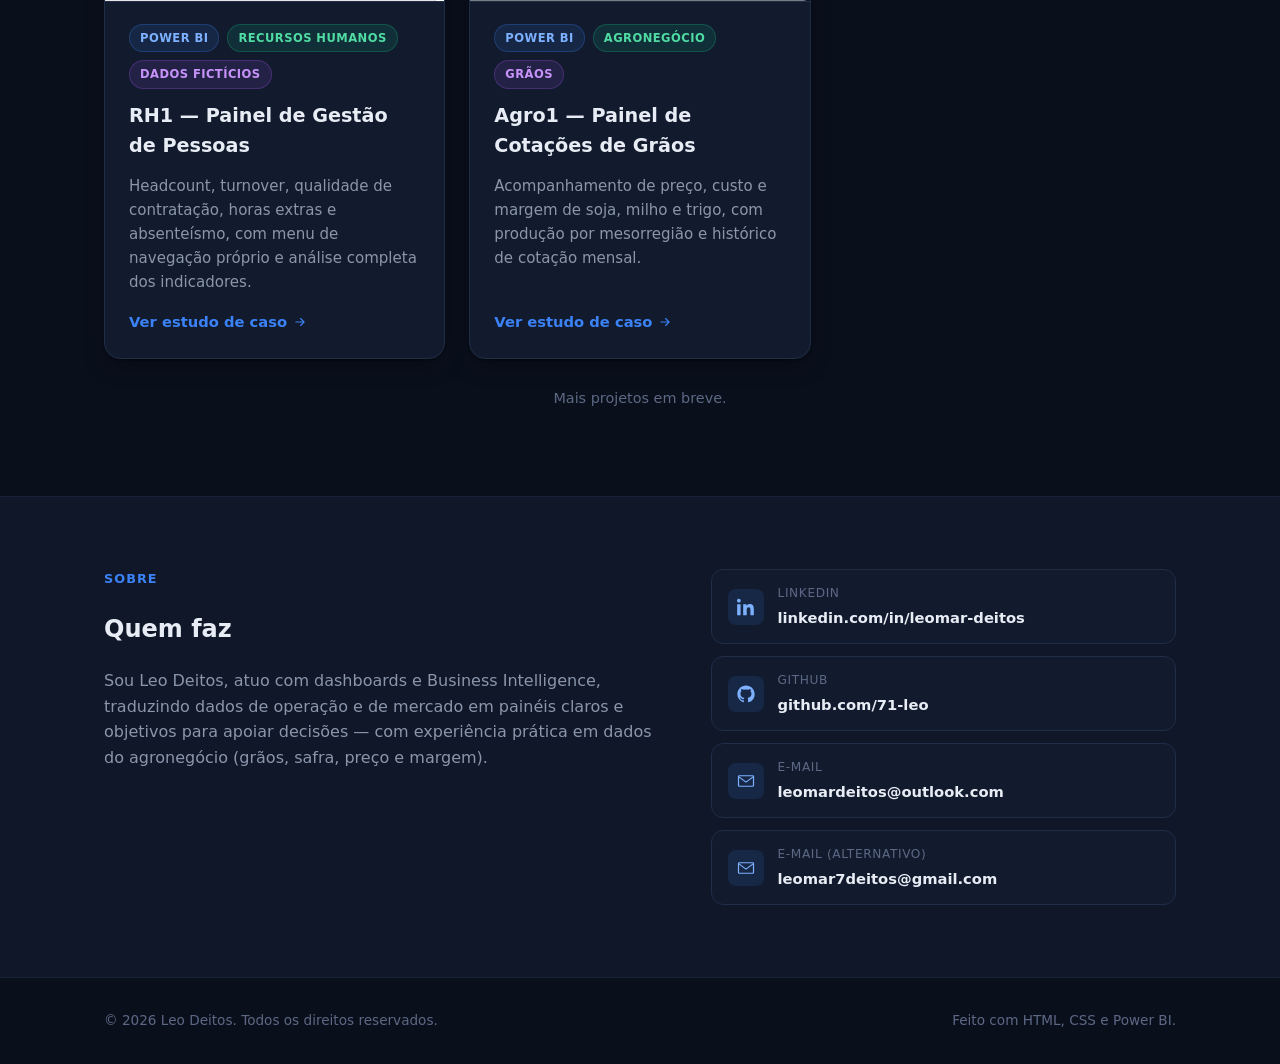
==== commit 0ba9cf68: "Remove o Vendas1 do portfolio Sai a pedido do Leo: o projeto vai para um portfolio proprio de Power " ====
--- a/index.html
+++ b/index.html
@@ -53,67 +53,6 @@
       </div>
 
       <div class="project-grid">
-        <a class="project-card" href="projects/vendas1-dashboard.html">
-          <div class="project-card-media project-card-media--mock">
-            <svg viewBox="0 0 640 360" preserveAspectRatio="xMidYMid slice" xmlns="http://www.w3.org/2000/svg">
-              <defs>
-                <linearGradient id="mockBgVen" x1="0" y1="0" x2="1" y2="1">
-                  <stop offset="0%" stop-color="#241c13"/>
-                  <stop offset="100%" stop-color="#0e0b07"/>
-                </linearGradient>
-                <linearGradient id="mockBarVen" x1="0" y1="0" x2="0" y2="1">
-                  <stop offset="0%" stop-color="#FFC15E"/>
-                  <stop offset="100%" stop-color="#F5A623"/>
-                </linearGradient>
-              </defs>
-              <rect width="640" height="360" fill="url(#mockBgVen)"/>
-              <rect x="32" y="32" width="576" height="70" rx="10" fill="#1a1510" stroke="#3b342a"/>
-              <rect x="48" y="48" width="120" height="10" rx="5" fill="#968c79"/>
-              <rect x="48" y="66" width="92" height="18" rx="4" fill="#f5f1e8"/>
-              <rect x="200" y="48" width="120" height="10" rx="5" fill="#968c79"/>
-              <rect x="200" y="66" width="92" height="18" rx="4" fill="#f5f1e8"/>
-              <rect x="352" y="48" width="120" height="10" rx="5" fill="#968c79"/>
-              <rect x="352" y="66" width="68" height="18" rx="4" fill="#f5f1e8"/>
-              <rect x="32" y="120" width="576" height="208" rx="10" fill="#14120e" stroke="#3b342a"/>
-              <g>
-                <rect x="80"  y="262" width="26" height="46" rx="3" fill="url(#mockBarVen)"/>
-                <rect x="114" y="238" width="26" height="70" rx="3" fill="url(#mockBarVen)"/>
-                <rect x="148" y="208" width="26" height="100" rx="3" fill="url(#mockBarVen)"/>
-                <rect x="182" y="226" width="26" height="82" rx="3" fill="url(#mockBarVen)"/>
-                <rect x="216" y="196" width="26" height="112" rx="3" fill="url(#mockBarVen)"/>
-                <rect x="250" y="212" width="26" height="96" rx="3" fill="url(#mockBarVen)"/>
-                <rect x="284" y="178" width="26" height="130" rx="3" fill="url(#mockBarVen)"/>
-                <rect x="318" y="196" width="26" height="112" rx="3" fill="url(#mockBarVen)"/>
-                <rect x="352" y="158" width="26" height="150" rx="3" fill="url(#mockBarVen)"/>
-              </g>
-              <polyline points="93,252 127,228 161,200 195,216 229,188 263,204 297,170 331,188 365,150"
-                        fill="none" stroke="#d4cbb9" stroke-width="2.5" stroke-dasharray="6 5"
-                        stroke-linecap="round" stroke-linejoin="round"/>
-              <circle cx="560" cy="150" r="16" fill="#5fbf7a" opacity="0.9"/>
-              <path d="M560 143 l7 8 -14 0 z" fill="#0e0b07"/>
-            </svg>
-            <span class="media-live-badge">Ao vivo</span>
-          </div>
-          <div class="project-card-body">
-            <div class="project-tags">
-              <span class="tag">HTML · CSS · JS</span>
-              <span class="tag tag-green">Interativo</span>
-              <span class="tag tag-purple">Dados fictícios</span>
-            </div>
-            <h3>Vendas1 — Painel Interativo</h3>
-            <p>
-              O Dashboard de Vendas reconstruído em HTML/JS puro — sem Power BI. Filtros de ano, mês,
-              linha de produto e medida em análise recalculam KPIs, séries e rankings na hora, nas
-              quatro páginas (Home, Performance, Decomposição e Key Results), com tema claro/escuro.
-            </p>
-            <span class="project-card-link">
-              Abrir painel
-              <svg viewBox="0 0 24 24" fill="none" xmlns="http://www.w3.org/2000/svg">
-                <path d="M5 12h14M13 6l6 6-6 6" stroke="currentColor" stroke-width="2" stroke-linecap="round" stroke-linejoin="round"/>
-              </svg>
-            </span>
-          </div>
-        </a>
 
         <a class="project-card" href="projects/agro1-dashboard.html">
           <div class="project-card-media project-card-media--mock">
@@ -225,30 +164,6 @@
           </div>
         </a>
 
-        <a class="project-card" href="projects/vendas1.html">
-          <div class="project-card-media">
-            <img src="assets/screenshots/Vendas1/01-capa.png" alt="Página de capa do dashboard Vendas1" loading="lazy" />
-          </div>
-          <div class="project-card-body">
-            <div class="project-tags">
-              <span class="tag">Power BI</span>
-              <span class="tag">SQL Server</span>
-              <span class="tag tag-green">Vendas</span>
-            </div>
-            <h3>Vendas1 — Dashboard de Vendas</h3>
-            <p>
-              Faturamento, margem bruta e performance da equipe comercial sobre 265 mil linhas de
-              venda, com modelo estrela em SQL Server e 45 medidas DAX consumidas pelo Power BI.
-            </p>
-            <span class="project-card-link">
-              Ver estudo de caso
-              <svg viewBox="0 0 24 24" fill="none" xmlns="http://www.w3.org/2000/svg">
-                <path d="M5 12h14M13 6l6 6-6 6" stroke="currentColor" stroke-width="2" stroke-linecap="round" stroke-linejoin="round"/>
-              </svg>
-            </span>
-          </div>
-        </a>
-
         <a class="project-card" href="projects/logistica1.html">
           <div class="project-card-media">
             <img src="assets/screenshots/Logistica1/01-capa.png" alt="Página de capa do dashboard Logística1" loading="lazy" />
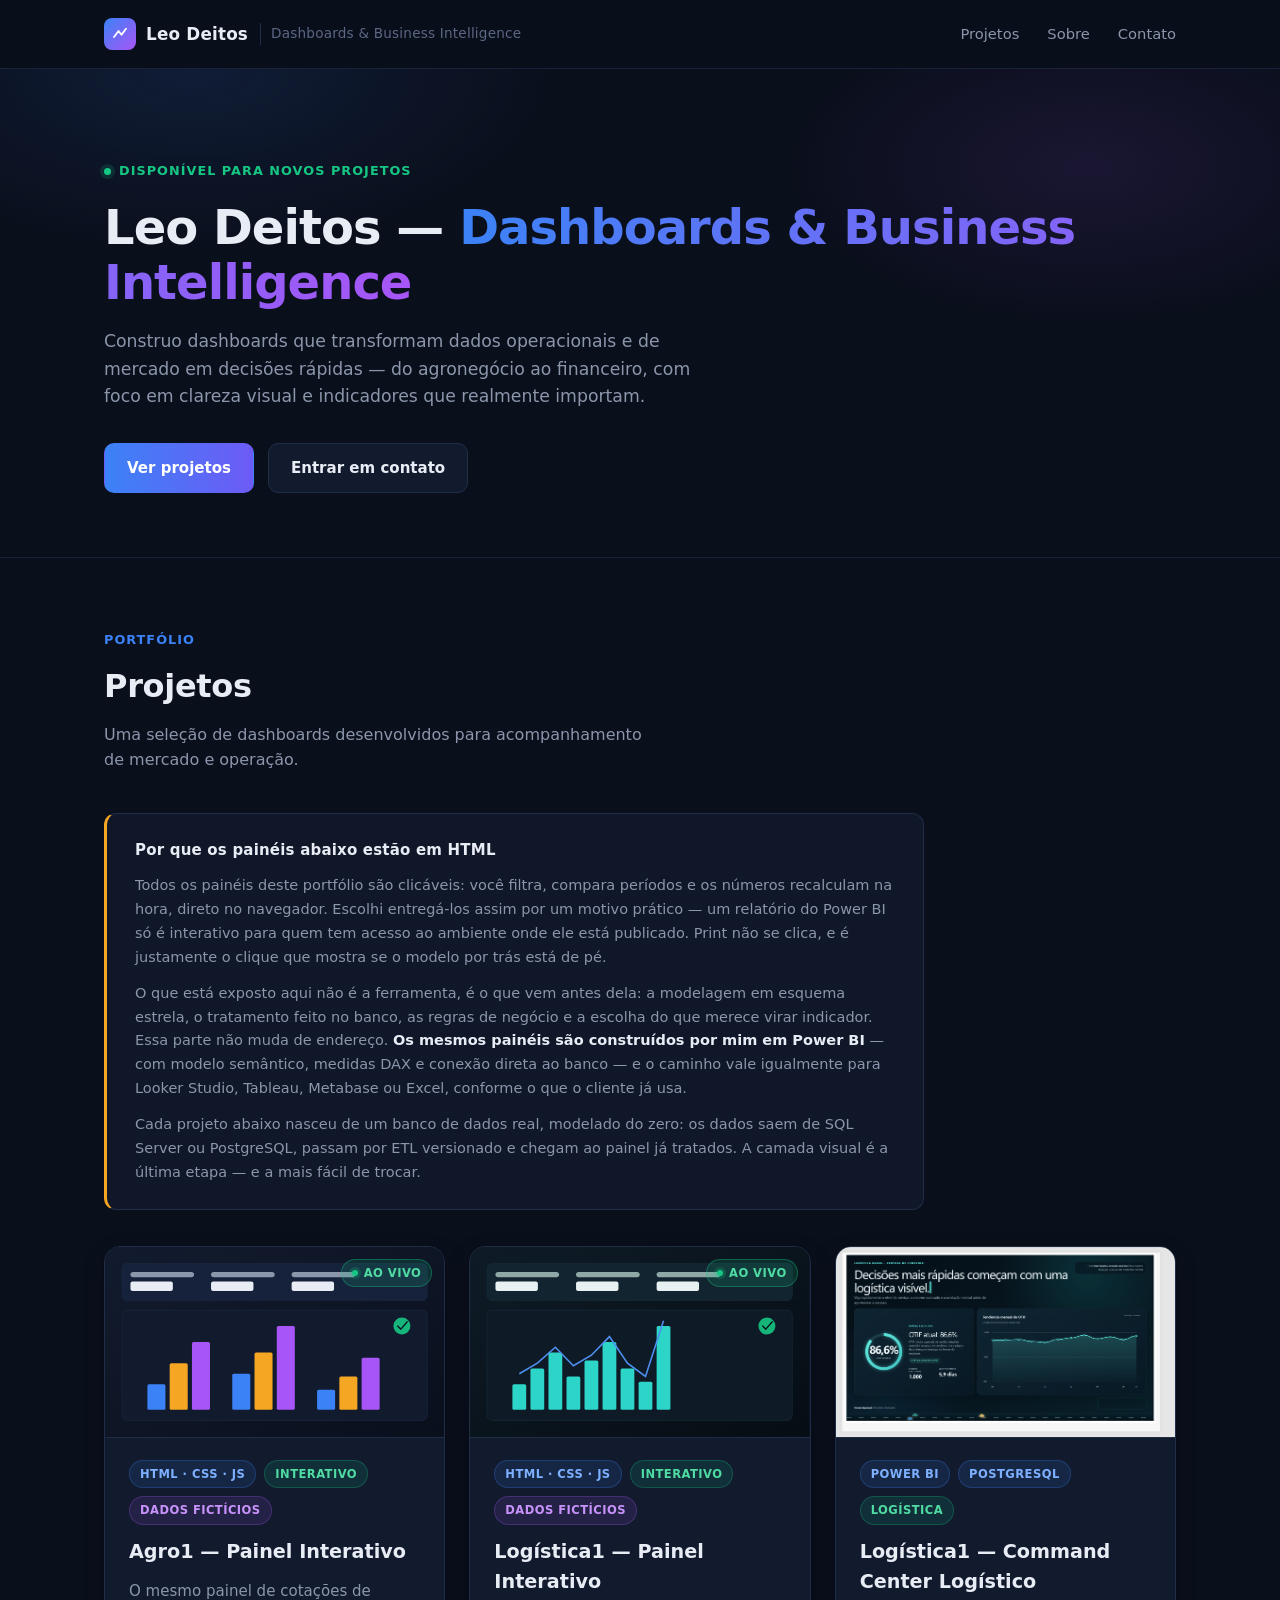
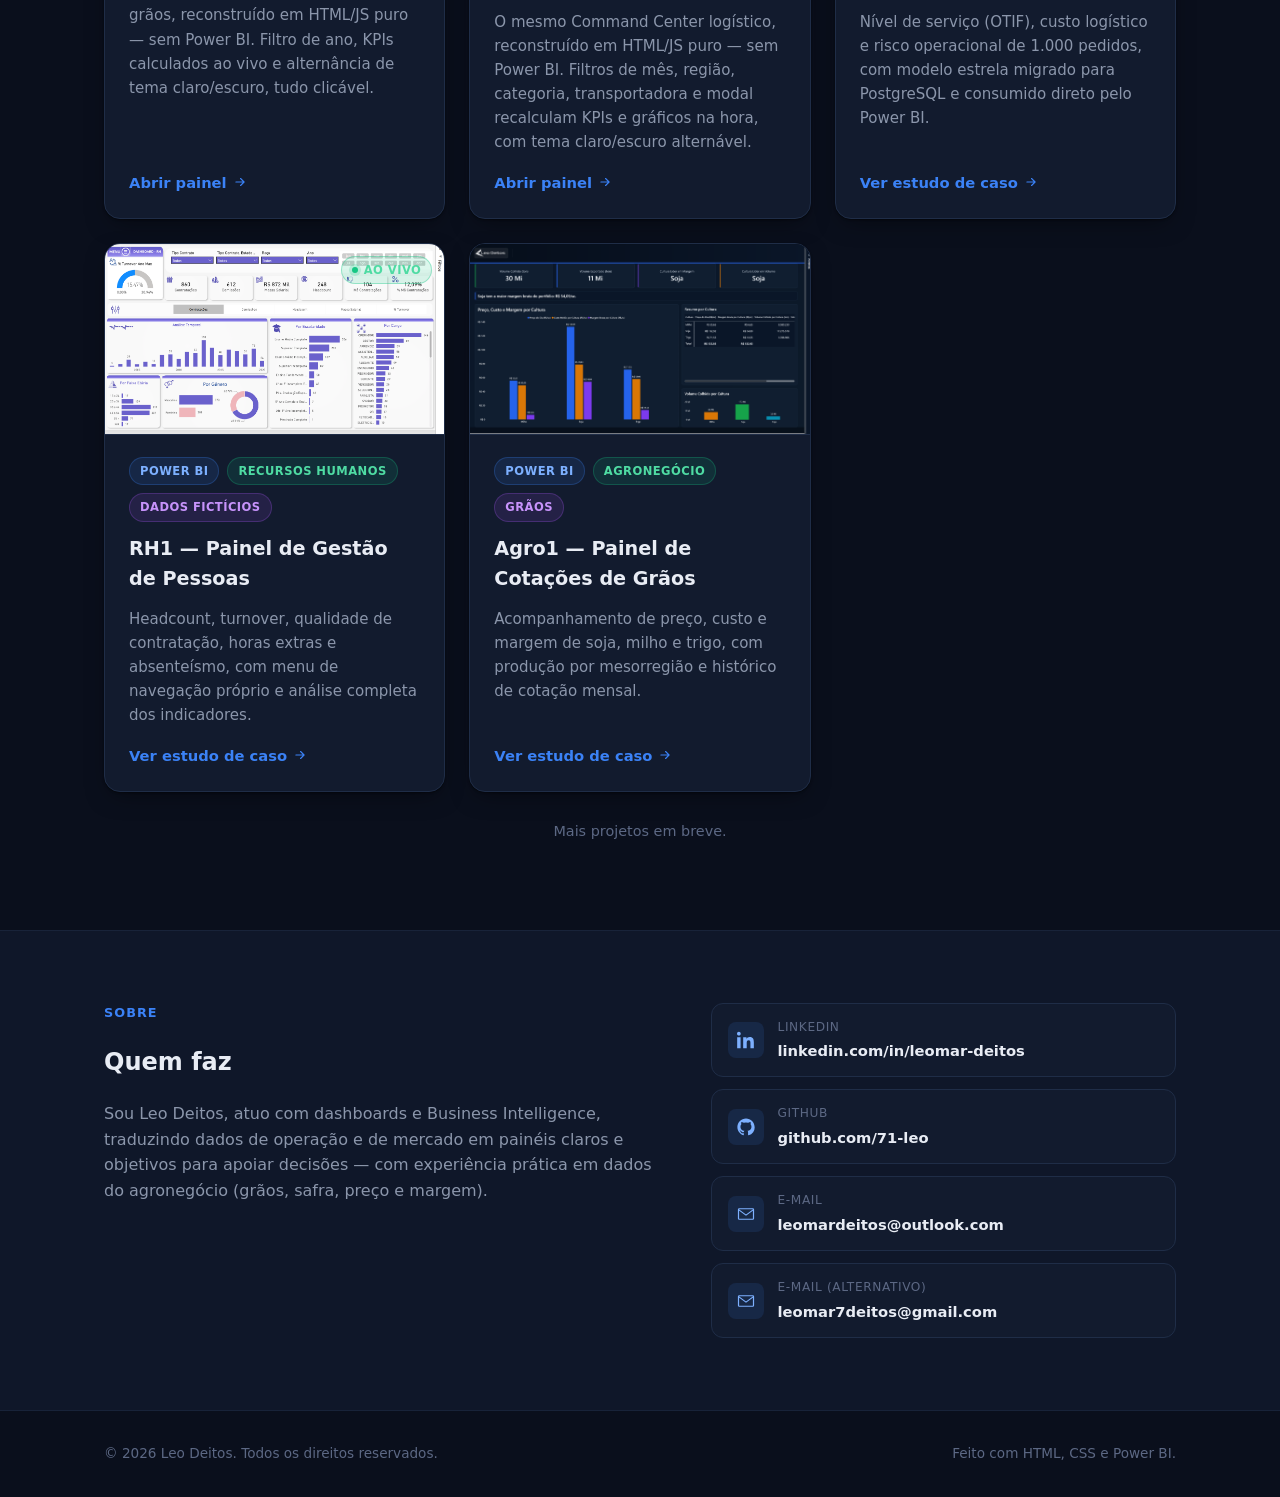
==== commit 17a42920: "Explica no portfolio por que os paineis estao em HTML Bloco antes da grade de projetos: os paineis s" ====
--- a/index.html
+++ b/index.html
@@ -50,6 +50,30 @@
         <div class="section-kicker">Portfólio</div>
         <h2>Projetos</h2>
         <p>Uma seleção de dashboards desenvolvidos para acompanhamento de mercado e operação.</p>
+      </div>
+
+      <div class="nota-ferramenta">
+        <h3>Por que os painéis abaixo estão em HTML</h3>
+        <p>
+          Todos os painéis deste portfólio são clicáveis: você filtra, compara períodos e os
+          números recalculam na hora, direto no navegador. Escolhi entregá-los assim por um motivo
+          prático — um relatório do Power BI só é interativo para quem tem acesso ao ambiente onde
+          ele está publicado. Print não se clica, e é justamente o clique que mostra se o modelo
+          por trás está de pé.
+        </p>
+        <p>
+          O que está exposto aqui não é a ferramenta, é o que vem antes dela: a modelagem em
+          esquema estrela, o tratamento feito no banco, as regras de negócio e a escolha do que
+          merece virar indicador. Essa parte não muda de endereço. <strong>Os mesmos painéis são
+          construídos por mim em Power BI</strong> — com modelo semântico, medidas DAX e conexão
+          direta ao banco — e o caminho vale igualmente para Looker Studio, Tableau, Metabase ou
+          Excel, conforme o que o cliente já usa.
+        </p>
+        <p>
+          Cada projeto abaixo nasceu de um banco de dados real, modelado do zero: os dados saem de
+          SQL Server ou PostgreSQL, passam por ETL versionado e chegam ao painel já tratados.
+          A camada visual é a última etapa — e a mais fácil de trocar.
+        </p>
       </div>
 
       <div class="project-grid">
--- a/assets/css/style.css
+++ b/assets/css/style.css
@@ -895,3 +895,37 @@
   width: 18px;
   height: 18px;
 }
+
+/* ------------------------------------------------------------------
+   Nota de ferramenta — bloco que explica, antes da grade de projetos,
+   por que os paineis estao em HTML e que o mesmo trabalho e feito em
+   Power BI. Fica entre o titulo da secao e os cards.
+   ------------------------------------------------------------------ */
+.nota-ferramenta {
+  border: 1px solid var(--border);
+  border-left: 3px solid var(--orange);
+  background: var(--bg-elevated);
+  border-radius: var(--radius);
+  padding: 24px 28px;
+  margin-bottom: 36px;
+  max-width: 820px;
+}
+.nota-ferramenta h3 {
+  margin: 0 0 12px;
+  font-size: 15px;
+  font-weight: 600;
+  color: var(--text);
+  letter-spacing: 0.2px;
+}
+.nota-ferramenta p {
+  margin: 0 0 12px;
+  color: var(--text-muted);
+  font-size: 14.5px;
+  line-height: 1.65;
+}
+.nota-ferramenta p:last-child { margin-bottom: 0; }
+.nota-ferramenta strong { color: var(--text); font-weight: 600; }
+
+@media (max-width: 640px) {
+  .nota-ferramenta { padding: 20px; }
+}
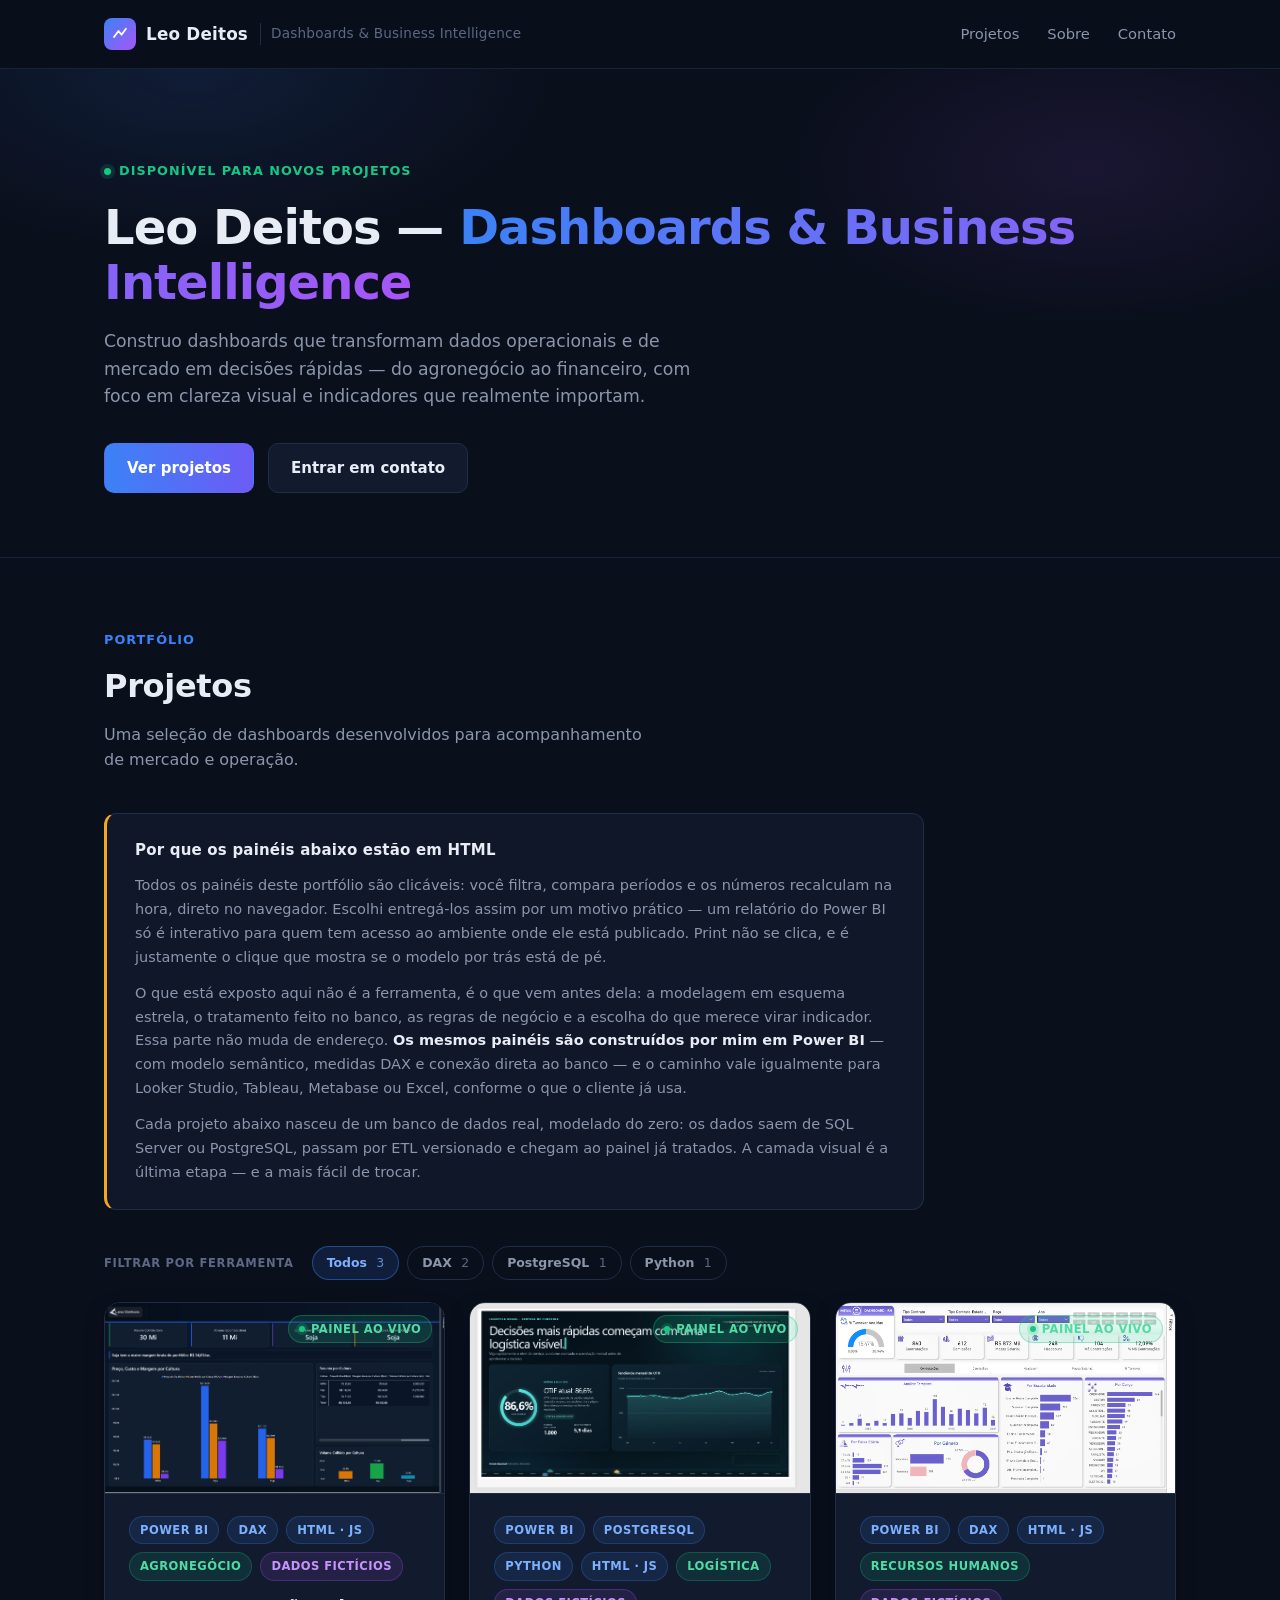
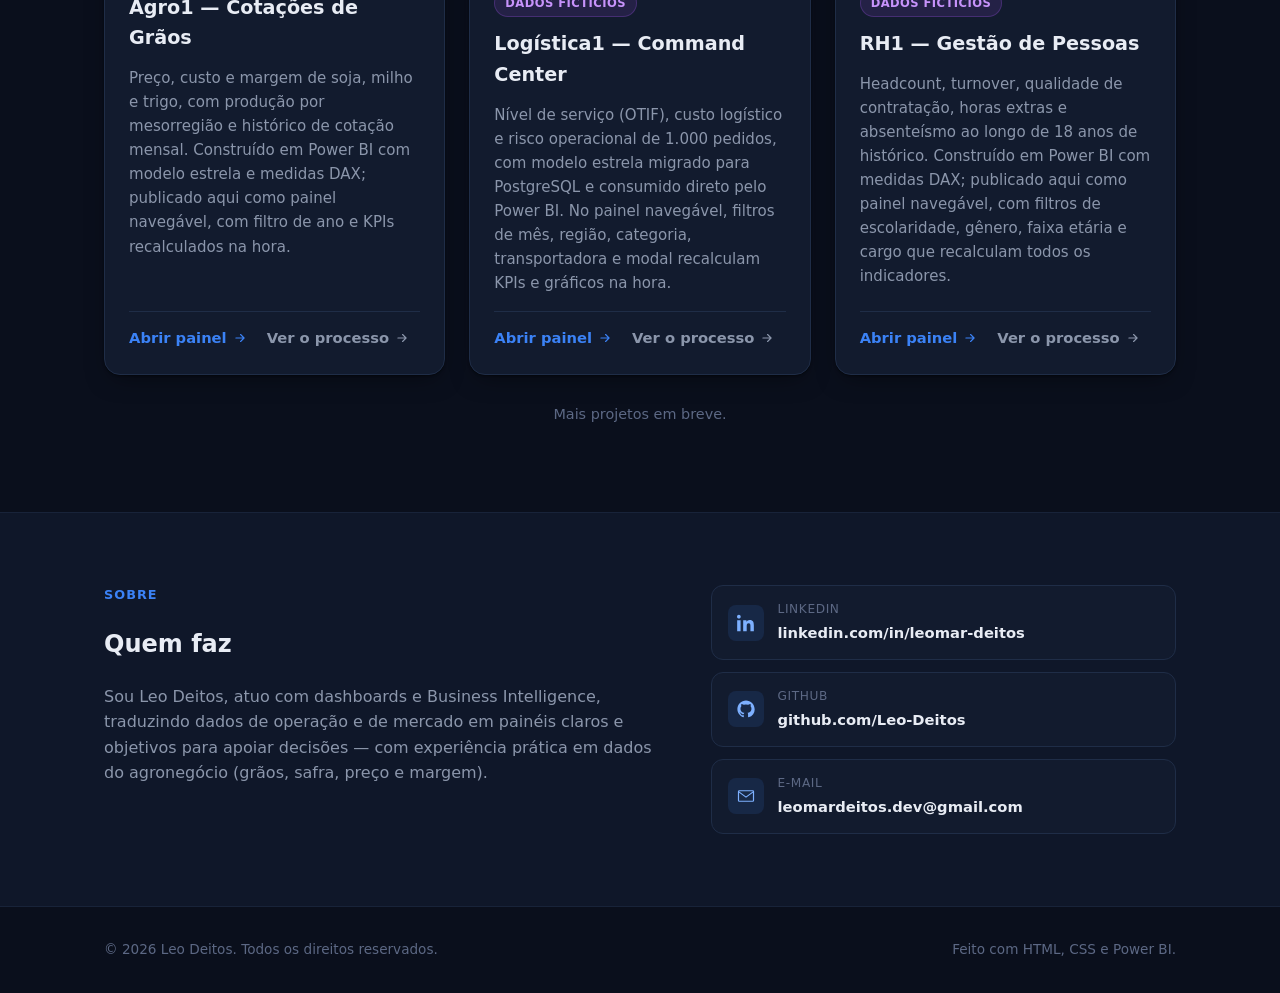
==== commit ed40c988: "Consolida a grade em um card por projeto e filtra por ferramenta A grade tinha cinco cards para tres" ====
--- a/index.html
+++ b/index.html
@@ -76,190 +76,125 @@
         </p>
       </div>
 
-      <div class="project-grid">
-
-        <a class="project-card" href="projects/agro1-dashboard.html">
-          <div class="project-card-media project-card-media--mock">
-            <svg viewBox="0 0 640 360" preserveAspectRatio="xMidYMid slice" xmlns="http://www.w3.org/2000/svg">
-              <defs>
-                <linearGradient id="mockBg" x1="0" y1="0" x2="1" y2="1">
-                  <stop offset="0%" stop-color="#121b2e"/>
-                  <stop offset="100%" stop-color="#0a0f1c"/>
-                </linearGradient>
-              </defs>
-              <rect width="640" height="360" fill="url(#mockBg)"/>
-              <rect x="32" y="32" width="576" height="70" rx="10" fill="#16223b" stroke="#1f2d47"/>
-              <rect x="48" y="48" width="120" height="10" rx="5" fill="#8b96ab"/>
-              <rect x="48" y="66" width="80" height="18" rx="4" fill="#e8ecf4"/>
-              <rect x="200" y="48" width="120" height="10" rx="5" fill="#8b96ab"/>
-              <rect x="200" y="66" width="80" height="18" rx="4" fill="#e8ecf4"/>
-              <rect x="352" y="48" width="120" height="10" rx="5" fill="#8b96ab"/>
-              <rect x="352" y="66" width="80" height="18" rx="4" fill="#e8ecf4"/>
-              <rect x="32" y="120" width="576" height="208" rx="10" fill="#121b2e" stroke="#1f2d47"/>
-              <g>
-                <rect x="80"  y="260" width="34" height="48" rx="3" fill="#3b82f6"/>
-                <rect x="122" y="220" width="34" height="88" rx="3" fill="#f5a623"/>
-                <rect x="164" y="180" width="34" height="128" rx="3" fill="#a855f7"/>
-                <rect x="240" y="240" width="34" height="68" rx="3" fill="#3b82f6"/>
-                <rect x="282" y="200" width="34" height="108" rx="3" fill="#f5a623"/>
-                <rect x="324" y="150" width="34" height="158" rx="3" fill="#a855f7"/>
-                <rect x="400" y="270" width="34" height="38" rx="3" fill="#3b82f6"/>
-                <rect x="442" y="245" width="34" height="63" rx="3" fill="#f5a623"/>
-                <rect x="484" y="210" width="34" height="98" rx="3" fill="#a855f7"/>
-              </g>
-              <circle cx="560" cy="150" r="16" fill="#16c784" opacity="0.9"/>
-              <path d="M552 150 l6 6 12 -14" stroke="#0a0f1c" stroke-width="2.4" fill="none" stroke-linecap="round" stroke-linejoin="round"/>
-            </svg>
-            <span class="media-live-badge">Ao vivo</span>
+      <div class="tool-filter" id="toolFilter" hidden>
+        <span class="tool-filter-label">Filtrar por ferramenta</span>
+        <div class="tool-filter-chips" role="group" aria-label="Filtrar projetos por ferramenta"></div>
+      </div>
+
+      <div class="project-grid" id="projectGrid">
+
+        <article class="project-card">
+          <div class="project-card-media">
+            <img src="assets/screenshots/Agro1/01-visao-geral.png" alt="Visão geral do dashboard Agro1 no Power BI" loading="lazy" />
+            <span class="media-live-badge">Painel ao vivo</span>
           </div>
           <div class="project-card-body">
             <div class="project-tags">
-              <span class="tag">HTML · CSS · JS</span>
-              <span class="tag tag-green">Interativo</span>
+              <span class="tag">Power BI</span>
+              <span class="tag">DAX</span>
+              <span class="tag">HTML · JS</span>
+              <span class="tag tag-green">Agronegócio</span>
               <span class="tag tag-purple">Dados fictícios</span>
             </div>
-            <h3>Agro1 — Painel Interativo</h3>
+            <h3>Agro1 — Cotações de Grãos</h3>
             <p>
-              O mesmo painel de cotações de grãos, reconstruído em HTML/JS puro — sem Power BI.
-              Filtro de ano, KPIs calculados ao vivo e alternância de tema claro/escuro, tudo clicável.
+              Preço, custo e margem de soja, milho e trigo, com produção por mesorregião e
+              histórico de cotação mensal. Construído em Power BI com modelo estrela e medidas
+              DAX; publicado aqui como painel navegável, com filtro de ano e KPIs recalculados
+              na hora.
             </p>
-            <span class="project-card-link">
-              Abrir painel
-              <svg viewBox="0 0 24 24" fill="none" xmlns="http://www.w3.org/2000/svg">
-                <path d="M5 12h14M13 6l6 6-6 6" stroke="currentColor" stroke-width="2" stroke-linecap="round" stroke-linejoin="round"/>
-              </svg>
-            </span>
-          </div>
-        </a>
-
-        <a class="project-card" href="projects/logistica1-dashboard.html">
-          <div class="project-card-media project-card-media--mock">
-            <svg viewBox="0 0 640 360" preserveAspectRatio="xMidYMid slice" xmlns="http://www.w3.org/2000/svg">
-              <defs>
-                <linearGradient id="mockBgLog" x1="0" y1="0" x2="1" y2="1">
-                  <stop offset="0%" stop-color="#0e1b26"/>
-                  <stop offset="100%" stop-color="#060d14"/>
-                </linearGradient>
-              </defs>
-              <rect width="640" height="360" fill="url(#mockBgLog)"/>
-              <rect x="32" y="32" width="576" height="70" rx="10" fill="#122430" stroke="#1c3140"/>
-              <rect x="48" y="48" width="120" height="10" rx="5" fill="#8fa7a7"/>
-              <rect x="48" y="66" width="80" height="18" rx="4" fill="#e7f1f1"/>
-              <rect x="200" y="48" width="120" height="10" rx="5" fill="#8fa7a7"/>
-              <rect x="200" y="66" width="80" height="18" rx="4" fill="#e7f1f1"/>
-              <rect x="352" y="48" width="120" height="10" rx="5" fill="#8fa7a7"/>
-              <rect x="352" y="66" width="80" height="18" rx="4" fill="#e7f1f1"/>
-              <rect x="32" y="120" width="576" height="208" rx="10" fill="#0e1b26" stroke="#1c3140"/>
-              <g>
-                <rect x="80"  y="260" width="26" height="48" rx="3" fill="#2dd4c8"/>
-                <rect x="114" y="230" width="26" height="78" rx="3" fill="#2dd4c8"/>
-                <rect x="148" y="200" width="26" height="108" rx="3" fill="#2dd4c8"/>
-                <rect x="182" y="245" width="26" height="63" rx="3" fill="#2dd4c8"/>
-                <rect x="216" y="215" width="26" height="93" rx="3" fill="#2dd4c8"/>
-                <rect x="250" y="180" width="26" height="128" rx="3" fill="#2dd4c8"/>
-                <rect x="284" y="230" width="26" height="78" rx="3" fill="#2dd4c8"/>
-                <rect x="318" y="255" width="26" height="53" rx="3" fill="#2dd4c8"/>
-                <rect x="352" y="150" width="26" height="158" rx="3" fill="#2dd4c8"/>
-              </g>
-              <polyline points="93,240 127,220 161,190 195,225 229,205 263,170 297,220 331,245 365,140" fill="none" stroke="#4d8fef" stroke-width="3"/>
-              <circle cx="560" cy="150" r="16" fill="#16c784" opacity="0.9"/>
-              <path d="M552 150 l6 6 12 -14" stroke="#060d14" stroke-width="2.4" fill="none" stroke-linecap="round" stroke-linejoin="round"/>
-            </svg>
-            <span class="media-live-badge">Ao vivo</span>
-          </div>
-          <div class="project-card-body">
-            <div class="project-tags">
-              <span class="tag">HTML · CSS · JS</span>
-              <span class="tag tag-green">Interativo</span>
-              <span class="tag tag-purple">Dados fictícios</span>
-            </div>
-            <h3>Logística1 — Painel Interativo</h3>
-            <p>
-              O mesmo Command Center logístico, reconstruído em HTML/JS puro — sem Power BI. Filtros
-              de mês, região, categoria, transportadora e modal recalculam KPIs e gráficos na hora,
-              com tema claro/escuro alternável.
-            </p>
-            <span class="project-card-link">
-              Abrir painel
-              <svg viewBox="0 0 24 24" fill="none" xmlns="http://www.w3.org/2000/svg">
-                <path d="M5 12h14M13 6l6 6-6 6" stroke="currentColor" stroke-width="2" stroke-linecap="round" stroke-linejoin="round"/>
-              </svg>
-            </span>
-          </div>
-        </a>
-
-        <a class="project-card" href="projects/logistica1.html">
+            <div class="project-card-actions">
+              <a class="project-card-link" href="projects/agro1-dashboard.html">
+                Abrir painel
+                <svg viewBox="0 0 24 24" fill="none" xmlns="http://www.w3.org/2000/svg">
+                  <path d="M5 12h14M13 6l6 6-6 6" stroke="currentColor" stroke-width="2" stroke-linecap="round" stroke-linejoin="round"/>
+                </svg>
+              </a>
+              <a class="project-card-link project-card-link--ghost" href="projects/agro1.html">
+                Ver o processo
+                <svg viewBox="0 0 24 24" fill="none" xmlns="http://www.w3.org/2000/svg">
+                  <path d="M5 12h14M13 6l6 6-6 6" stroke="currentColor" stroke-width="2" stroke-linecap="round" stroke-linejoin="round"/>
+                </svg>
+              </a>
+            </div>
+          </div>
+        </article>
+
+        <article class="project-card">
           <div class="project-card-media">
-            <img src="assets/screenshots/Logistica1/01-capa.png" alt="Página de capa do dashboard Logística1" loading="lazy" />
+            <img src="assets/screenshots/Logistica1/01-capa.png" alt="Página de capa do dashboard Logística1 no Power BI" loading="lazy" />
+            <span class="media-live-badge">Painel ao vivo</span>
           </div>
           <div class="project-card-body">
             <div class="project-tags">
               <span class="tag">Power BI</span>
               <span class="tag">PostgreSQL</span>
+              <span class="tag">Python</span>
+              <span class="tag">HTML · JS</span>
               <span class="tag tag-green">Logística</span>
-            </div>
-            <h3>Logística1 — Command Center Logístico</h3>
+              <span class="tag tag-purple">Dados fictícios</span>
+            </div>
+            <h3>Logística1 — Command Center</h3>
             <p>
               Nível de serviço (OTIF), custo logístico e risco operacional de 1.000 pedidos, com
-              modelo estrela migrado para PostgreSQL e consumido direto pelo Power BI.
+              modelo estrela migrado para PostgreSQL e consumido direto pelo Power BI. No painel
+              navegável, filtros de mês, região, categoria, transportadora e modal recalculam
+              KPIs e gráficos na hora.
             </p>
-            <span class="project-card-link">
-              Ver estudo de caso
-              <svg viewBox="0 0 24 24" fill="none" xmlns="http://www.w3.org/2000/svg">
-                <path d="M5 12h14M13 6l6 6-6 6" stroke="currentColor" stroke-width="2" stroke-linecap="round" stroke-linejoin="round"/>
-              </svg>
-            </span>
-          </div>
-        </a>
-
-        <a class="project-card" href="projects/rh1.html">
+            <div class="project-card-actions">
+              <a class="project-card-link" href="projects/logistica1-dashboard.html">
+                Abrir painel
+                <svg viewBox="0 0 24 24" fill="none" xmlns="http://www.w3.org/2000/svg">
+                  <path d="M5 12h14M13 6l6 6-6 6" stroke="currentColor" stroke-width="2" stroke-linecap="round" stroke-linejoin="round"/>
+                </svg>
+              </a>
+              <a class="project-card-link project-card-link--ghost" href="projects/logistica1.html">
+                Ver o processo
+                <svg viewBox="0 0 24 24" fill="none" xmlns="http://www.w3.org/2000/svg">
+                  <path d="M5 12h14M13 6l6 6-6 6" stroke="currentColor" stroke-width="2" stroke-linecap="round" stroke-linejoin="round"/>
+                </svg>
+              </a>
+            </div>
+          </div>
+        </article>
+
+        <article class="project-card">
           <div class="project-card-media">
-            <img src="assets/screenshots/RH1/01-funcionarios.png" alt="Página Funcionários do dashboard RH1" loading="lazy" />
-            <span class="media-live-badge">Ao vivo</span>
+            <img src="assets/screenshots/RH1/01-funcionarios.png" alt="Página Funcionários do dashboard RH1 no Power BI" loading="lazy" />
+            <span class="media-live-badge">Painel ao vivo</span>
           </div>
           <div class="project-card-body">
             <div class="project-tags">
               <span class="tag">Power BI</span>
+              <span class="tag">DAX</span>
+              <span class="tag">HTML · JS</span>
               <span class="tag tag-green">Recursos Humanos</span>
               <span class="tag tag-purple">Dados fictícios</span>
             </div>
-            <h3>RH1 — Painel de Gestão de Pessoas</h3>
+            <h3>RH1 — Gestão de Pessoas</h3>
             <p>
-              Headcount, turnover, qualidade de contratação, horas extras e absenteísmo, com menu de
-              navegação próprio e análise completa dos indicadores.
+              Headcount, turnover, qualidade de contratação, horas extras e absenteísmo ao longo de
+              18 anos de histórico. Construído em Power BI com medidas DAX; publicado aqui como
+              painel navegável, com filtros de escolaridade, gênero, faixa etária e cargo que
+              recalculam todos os indicadores.
             </p>
-            <span class="project-card-link">
-              Ver estudo de caso
-              <svg viewBox="0 0 24 24" fill="none" xmlns="http://www.w3.org/2000/svg">
-                <path d="M5 12h14M13 6l6 6-6 6" stroke="currentColor" stroke-width="2" stroke-linecap="round" stroke-linejoin="round"/>
-              </svg>
-            </span>
-          </div>
-        </a>
-
-        <a class="project-card" href="projects/agro1.html">
-          <div class="project-card-media">
-            <img src="assets/screenshots/Agro1/01-visao-geral.png" alt="Visão geral do dashboard Agro1" loading="lazy" />
-          </div>
-          <div class="project-card-body">
-            <div class="project-tags">
-              <span class="tag">Power BI</span>
-              <span class="tag tag-green">Agronegócio</span>
-              <span class="tag tag-purple">Grãos</span>
-            </div>
-            <h3>Agro1 — Painel de Cotações de Grãos</h3>
-            <p>
-              Acompanhamento de preço, custo e margem de soja, milho e trigo, com produção
-              por mesorregião e histórico de cotação mensal.
-            </p>
-            <span class="project-card-link">
-              Ver estudo de caso
-              <svg viewBox="0 0 24 24" fill="none" xmlns="http://www.w3.org/2000/svg">
-                <path d="M5 12h14M13 6l6 6-6 6" stroke="currentColor" stroke-width="2" stroke-linecap="round" stroke-linejoin="round"/>
-              </svg>
-            </span>
-          </div>
-        </a>
+            <div class="project-card-actions">
+              <a class="project-card-link" href="projects/rh1-dashboard.html">
+                Abrir painel
+                <svg viewBox="0 0 24 24" fill="none" xmlns="http://www.w3.org/2000/svg">
+                  <path d="M5 12h14M13 6l6 6-6 6" stroke="currentColor" stroke-width="2" stroke-linecap="round" stroke-linejoin="round"/>
+                </svg>
+              </a>
+              <a class="project-card-link project-card-link--ghost" href="projects/rh1.html">
+                Ver o processo
+                <svg viewBox="0 0 24 24" fill="none" xmlns="http://www.w3.org/2000/svg">
+                  <path d="M5 12h14M13 6l6 6-6 6" stroke="currentColor" stroke-width="2" stroke-linecap="round" stroke-linejoin="round"/>
+                </svg>
+              </a>
+            </div>
+          </div>
+        </article>
+
       </div>
 
       <p class="more-note">Mais projetos em breve.</p>
@@ -292,7 +227,7 @@
             </span>
           </a>
 
-          <a class="contact-item" href="https://github.com/71-leo" target="_blank" rel="noopener noreferrer">
+          <a class="contact-item" href="https://github.com/Leo-Deitos" target="_blank" rel="noopener noreferrer">
             <span class="contact-icon">
               <svg viewBox="0 0 24 24" fill="none" xmlns="http://www.w3.org/2000/svg">
                 <path d="M12 .5C5.73.5.5 5.73.5 12c0 5.09 3.29 9.4 7.86 10.93.57.1.78-.25.78-.55 0-.27-.01-1.17-.02-2.12-3.2.7-3.88-1.36-3.88-1.36-.52-1.33-1.28-1.69-1.28-1.69-1.04-.71.08-.7.08-.7 1.15.08 1.76 1.18 1.76 1.18 1.03 1.76 2.7 1.25 3.36.96.1-.75.4-1.25.73-1.54-2.56-.29-5.25-1.28-5.25-5.7 0-1.26.45-2.29 1.18-3.09-.12-.29-.51-1.46.11-3.05 0 0 .96-.31 3.15 1.18a10.9 10.9 0 0 1 5.73 0c2.19-1.49 3.15-1.18 3.15-1.18.63 1.59.24 2.76.12 3.05.73.8 1.18 1.83 1.18 3.09 0 4.43-2.7 5.41-5.27 5.69.41.36.78 1.08.78 2.17 0 1.57-.01 2.83-.01 3.22 0 .3.2.66.79.55A10.52 10.52 0 0 0 23.5 12C23.5 5.73 18.27.5 12 .5z" fill="currentColor"/>
@@ -300,11 +235,11 @@
             </span>
             <span class="contact-text">
               <span class="label">GitHub</span>
-              <span class="value">github.com/71-leo</span>
+              <span class="value">github.com/Leo-Deitos</span>
             </span>
           </a>
 
-          <a class="contact-item" href="mailto:leomardeitos@outlook.com">
+          <a class="contact-item" href="mailto:leomardeitos.dev@gmail.com">
             <span class="contact-icon">
               <svg viewBox="0 0 24 24" fill="none" xmlns="http://www.w3.org/2000/svg">
                 <path d="M3 5h18a1 1 0 0 1 1 1v12a1 1 0 0 1-1 1H3a1 1 0 0 1-1-1V6a1 1 0 0 1 1-1z" stroke="currentColor" stroke-width="1.6"/>
@@ -313,20 +248,7 @@
             </span>
             <span class="contact-text">
               <span class="label">E-mail</span>
-              <span class="value">leomardeitos@outlook.com</span>
-            </span>
-          </a>
-
-          <a class="contact-item" href="mailto:leomar7deitos@gmail.com">
-            <span class="contact-icon">
-              <svg viewBox="0 0 24 24" fill="none" xmlns="http://www.w3.org/2000/svg">
-                <path d="M3 5h18a1 1 0 0 1 1 1v12a1 1 0 0 1-1 1H3a1 1 0 0 1-1-1V6a1 1 0 0 1 1-1z" stroke="currentColor" stroke-width="1.6"/>
-                <path d="M2.5 6.5l9.5 7 9.5-7" stroke="currentColor" stroke-width="1.6" stroke-linecap="round" stroke-linejoin="round"/>
-              </svg>
-            </span>
-            <span class="contact-text">
-              <span class="label">E-mail (alternativo)</span>
-              <span class="value">leomar7deitos@gmail.com</span>
+              <span class="value">leomardeitos.dev@gmail.com</span>
             </span>
           </a>
         </div>
--- a/assets/css/style.css
+++ b/assets/css/style.css
@@ -929,3 +929,110 @@
 @media (max-width: 640px) {
   .nota-ferramenta { padding: 20px; }
 }
+
+/* ---------- Card de projeto: dois destinos ---------- */
+/* O card deixou de ser um <a> unico: agora cada projeto leva ao painel
+   navegavel E ao estudo de caso, seguindo a regra de que todo projeto do
+   portfolio tem versao clicavel. */
+
+.project-card-actions {
+  display: flex;
+  flex-wrap: wrap;
+  align-items: center;
+  gap: 8px 20px;
+  margin-top: 4px;
+  padding-top: 14px;
+  border-top: 1px solid var(--border);
+}
+
+.project-card-actions .project-card-link {
+  margin-top: 0;
+  text-decoration: none;
+  transition: color 0.15s ease;
+}
+
+.project-card-actions .project-card-link svg {
+  transition: transform 0.15s ease;
+}
+
+.project-card-actions .project-card-link:hover svg,
+.project-card-actions .project-card-link:focus-visible svg {
+  transform: translateX(3px);
+}
+
+/* Acao secundaria: mesmo peso tipografico, menos saturacao */
+.project-card-link.project-card-link--ghost {
+  color: var(--text-muted);
+}
+
+.project-card-link.project-card-link--ghost:hover,
+.project-card-link.project-card-link--ghost:focus-visible {
+  color: var(--text);
+}
+
+.project-card-actions .project-card-link:focus-visible {
+  outline: 2px solid var(--blue);
+  outline-offset: 3px;
+  border-radius: 4px;
+}
+
+/* O card nao e mais clicavel por inteiro; o realce de hover continua,
+   mas quem responde ao ponteiro sao os dois links. */
+.project-card:hover .project-card-link svg {
+  transform: none;
+}
+
+
+/* ---------- Filtro por ferramenta ---------- */
+/* Montado por JS a partir dos chips azuis dos cards, entao cresce sozinho
+   quando um projeto novo entra na grade. Fica oculto sem JS. */
+
+.tool-filter {
+  display: flex;
+  align-items: center;
+  gap: 10px 18px;
+  flex-wrap: wrap;
+  margin-bottom: 22px;
+}
+
+.tool-filter-label {
+  font-size: 0.72rem;
+  font-weight: 700;
+  text-transform: uppercase;
+  letter-spacing: 0.06em;
+  color: var(--text-faint);
+}
+
+.tool-filter-chips { display: flex; flex-wrap: wrap; gap: 8px; }
+
+.tool-chip {
+  font: inherit;
+  font-size: 0.78rem;
+  font-weight: 600;
+  padding: 6px 14px;
+  border-radius: 999px;
+  cursor: pointer;
+  color: var(--text-muted);
+  background: transparent;
+  border: 1px solid var(--border);
+  transition: color 0.15s ease, border-color 0.15s ease, background 0.15s ease;
+}
+
+.tool-chip:hover { color: var(--text); border-color: #2c3e63; }
+
+.tool-chip[aria-pressed="true"] {
+  color: #7db0ff;
+  background: rgba(59, 130, 246, 0.14);
+  border-color: rgba(59, 130, 246, 0.45);
+}
+
+.tool-chip .count {
+  font-weight: 400;
+  color: var(--text-faint);
+  margin-left: 5px;
+  font-variant-numeric: tabular-nums;
+}
+
+.tool-chip[aria-pressed="true"] .count { color: inherit; opacity: 0.75; }
+
+.project-card[hidden] { display: none; }
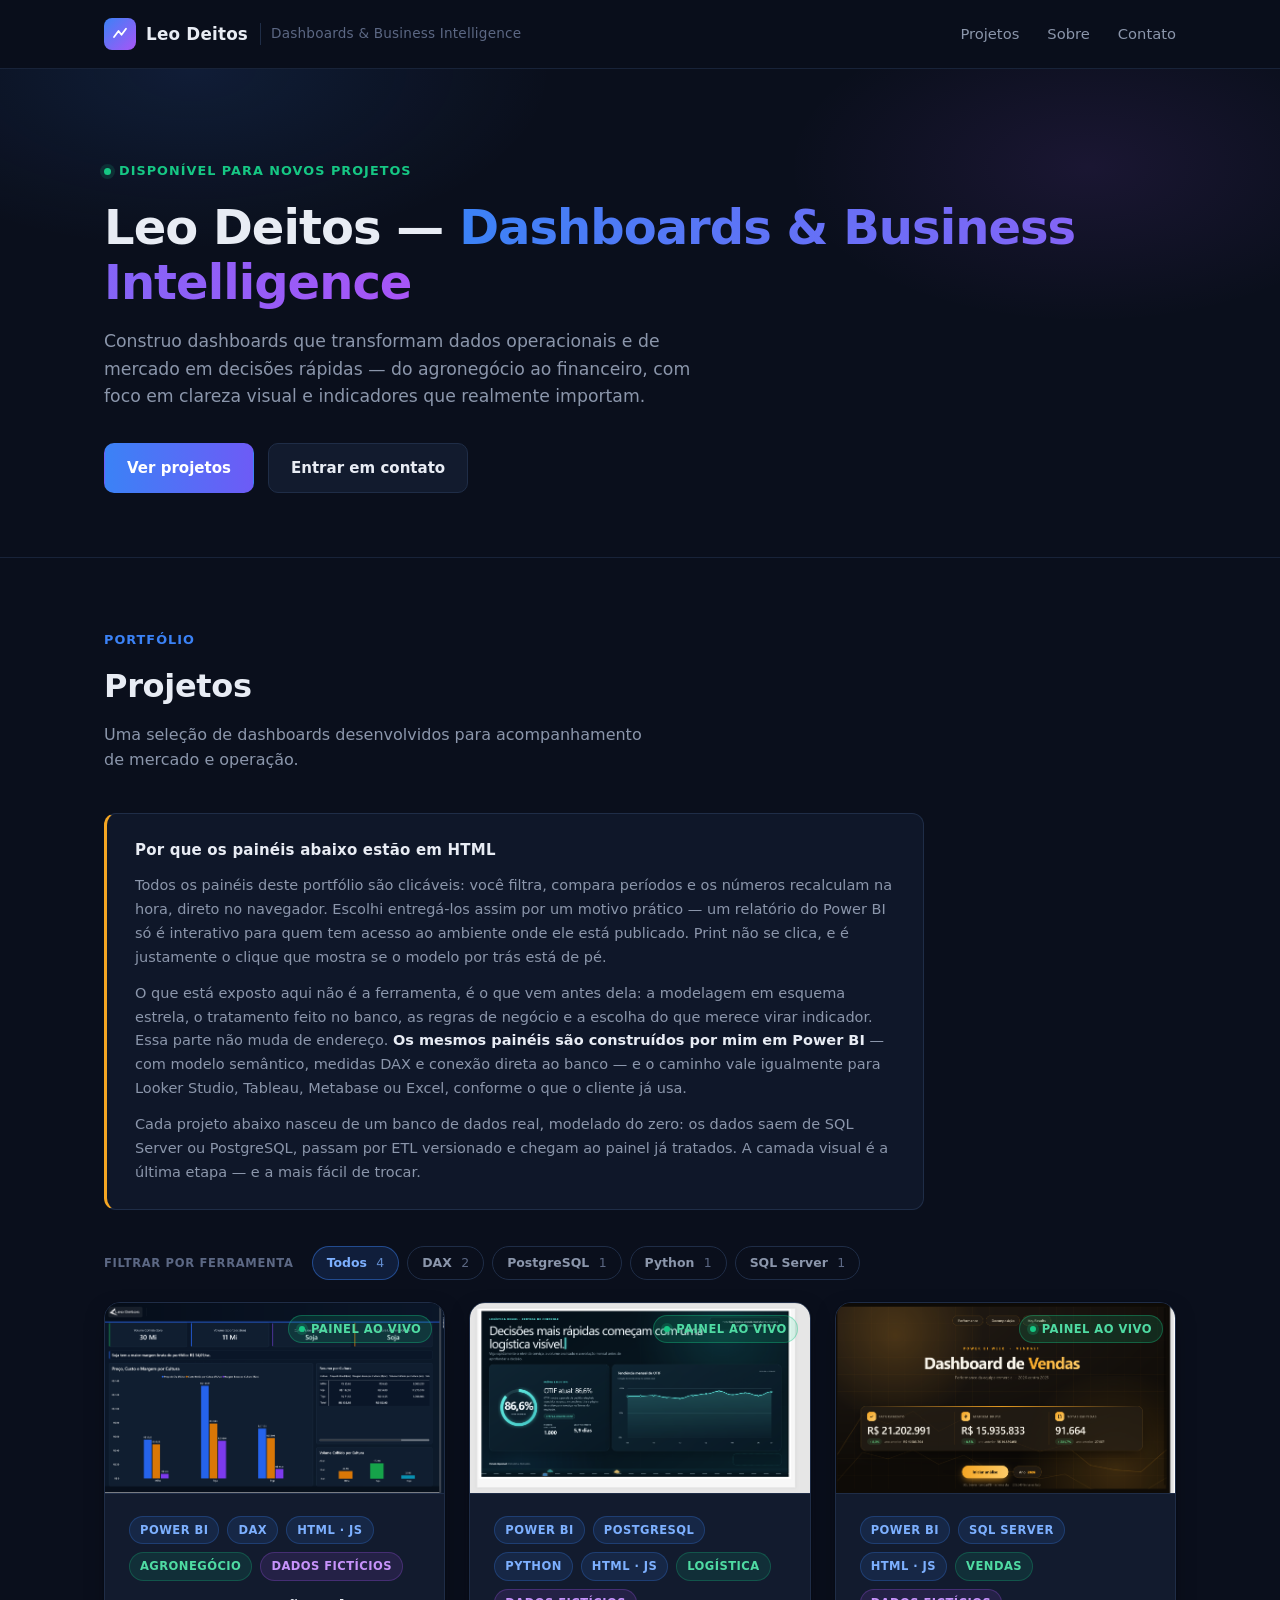
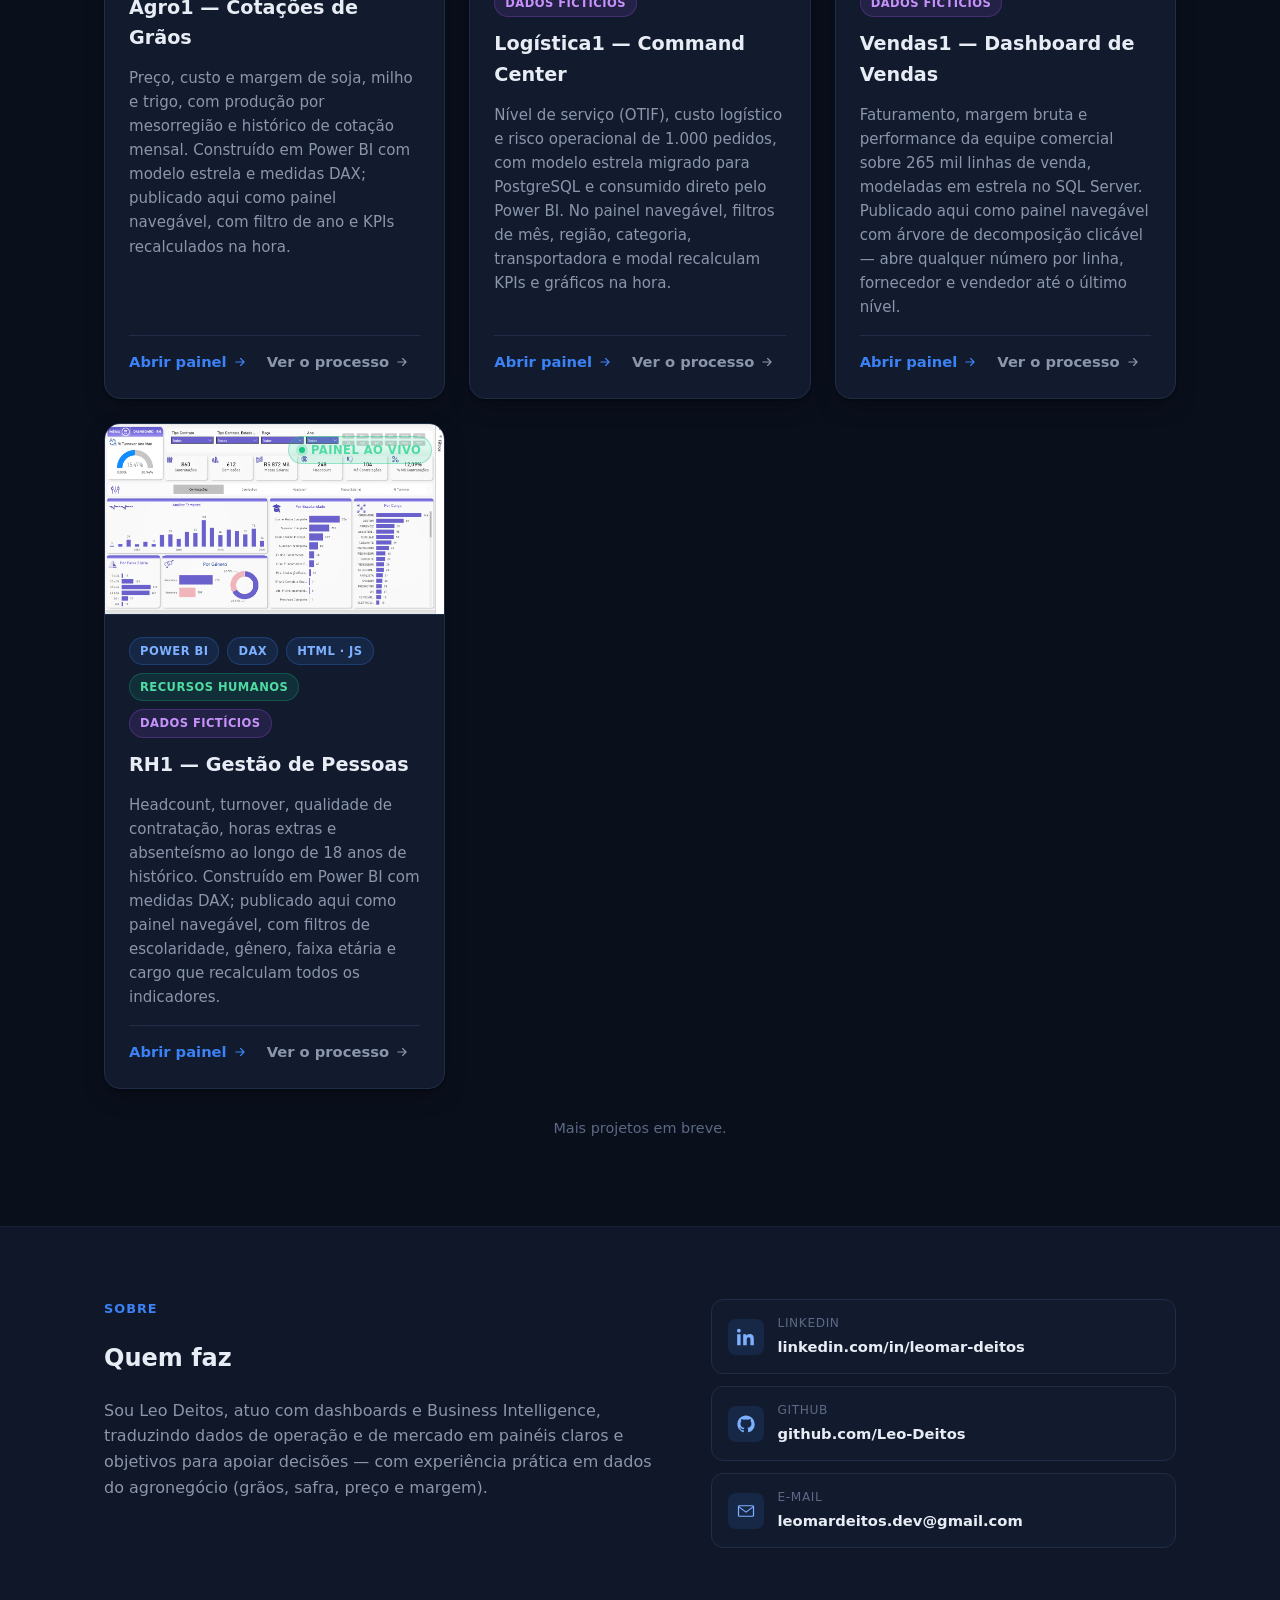
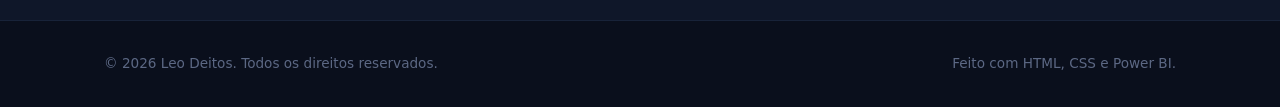
==== commit 1aaf5a33: "Traz o Vendas1 de volta ao portfolio geral Reverte a decisao de 31/08 de manter o Vendas1 num portfo" ====
--- a/index.html
+++ b/index.html
@@ -6,7 +6,7 @@
   <title>Leo Deitos — Dashboards & Business Intelligence</title>
   <meta name="description" content="Portfólio de dashboards e projetos de Business Intelligence de Leo Deitos, com foco em agronegócio e dados de mercado." />
   <link rel="icon" href="data:image/svg+xml,<svg xmlns=%22http://www.w3.org/2000/svg%22 viewBox=%220 0 100 100%22><rect width=%22100%22 height=%22100%22 rx=%2220%22 fill=%22%230a0f1c%22/><path d=%22M20 70 L45 30 L60 55 L80 25%22 stroke=%22%233b82f6%22 stroke-width=%228%22 fill=%22none%22 stroke-linecap=%22round%22 stroke-linejoin=%22round%22/></svg>" />
-  <link rel="stylesheet" href="assets/css/style.css" />
+  <link rel="stylesheet" href="assets/css/style.css?v=2" />
 </head>
 <body>
 
@@ -160,6 +160,43 @@
 
         <article class="project-card">
           <div class="project-card-media">
+            <img src="assets/screenshots/Vendas1/01-capa.png" alt="Capa do dashboard Vendas1 no Power BI" loading="lazy" />
+            <span class="media-live-badge">Painel ao vivo</span>
+          </div>
+          <div class="project-card-body">
+            <div class="project-tags">
+              <span class="tag">Power BI</span>
+              <span class="tag">SQL Server</span>
+              <span class="tag">HTML · JS</span>
+              <span class="tag tag-green">Vendas</span>
+              <span class="tag tag-purple">Dados fictícios</span>
+            </div>
+            <h3>Vendas1 — Dashboard de Vendas</h3>
+            <p>
+              Faturamento, margem bruta e performance da equipe comercial sobre 265 mil linhas de
+              venda, modeladas em estrela no SQL Server. Publicado aqui como painel navegável com
+              árvore de decomposição clicável — abre qualquer número por linha, fornecedor e
+              vendedor até o último nível.
+            </p>
+            <div class="project-card-actions">
+              <a class="project-card-link" href="projects/vendas1-dashboard.html">
+                Abrir painel
+                <svg viewBox="0 0 24 24" fill="none" xmlns="http://www.w3.org/2000/svg">
+                  <path d="M5 12h14M13 6l6 6-6 6" stroke="currentColor" stroke-width="2" stroke-linecap="round" stroke-linejoin="round"/>
+                </svg>
+              </a>
+              <a class="project-card-link project-card-link--ghost" href="projects/vendas1.html">
+                Ver o processo
+                <svg viewBox="0 0 24 24" fill="none" xmlns="http://www.w3.org/2000/svg">
+                  <path d="M5 12h14M13 6l6 6-6 6" stroke="currentColor" stroke-width="2" stroke-linecap="round" stroke-linejoin="round"/>
+                </svg>
+              </a>
+            </div>
+          </div>
+        </article>
+
+        <article class="project-card">
+          <div class="project-card-media">
             <img src="assets/screenshots/RH1/01-funcionarios.png" alt="Página Funcionários do dashboard RH1 no Power BI" loading="lazy" />
             <span class="media-live-badge">Painel ao vivo</span>
           </div>
@@ -263,6 +300,6 @@
     </div>
   </footer>
 
-  <script src="assets/js/main.js"></script>
+  <script src="assets/js/main.js?v=2"></script>
 </body>
 </html>
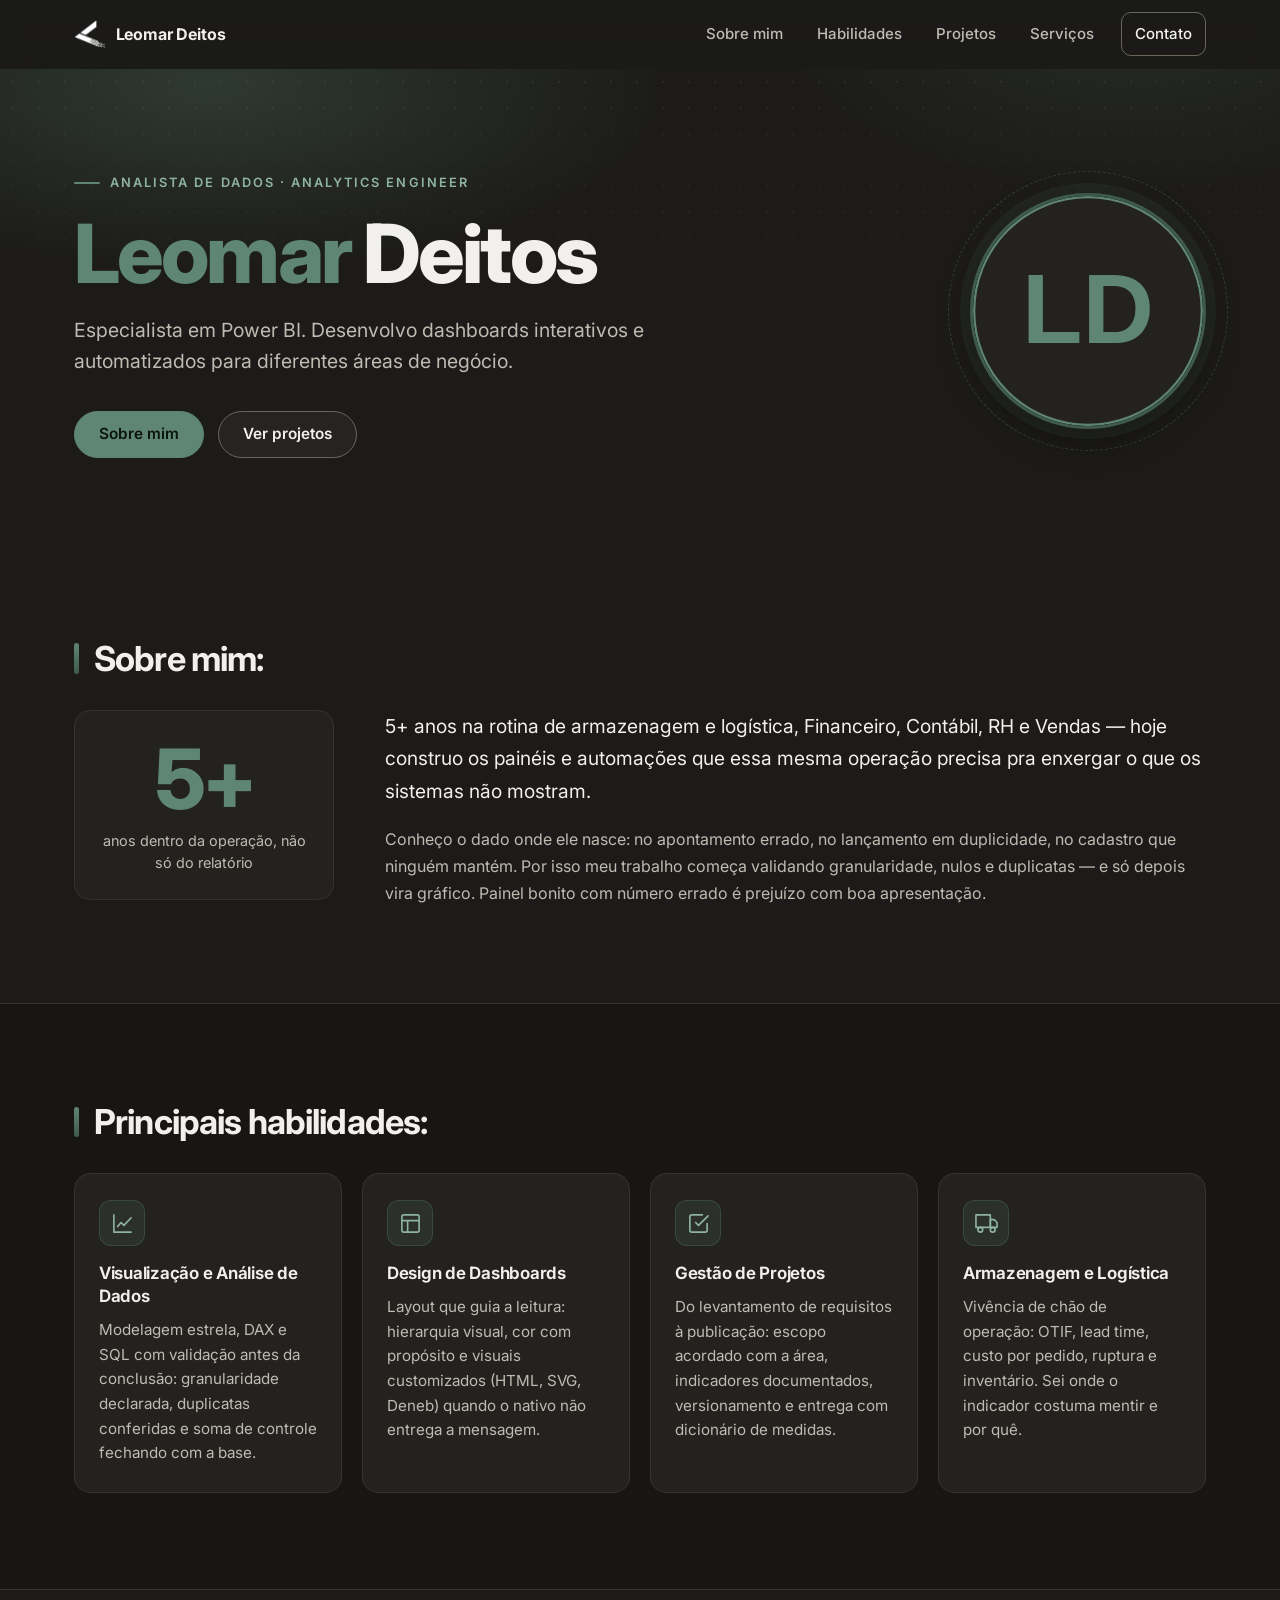
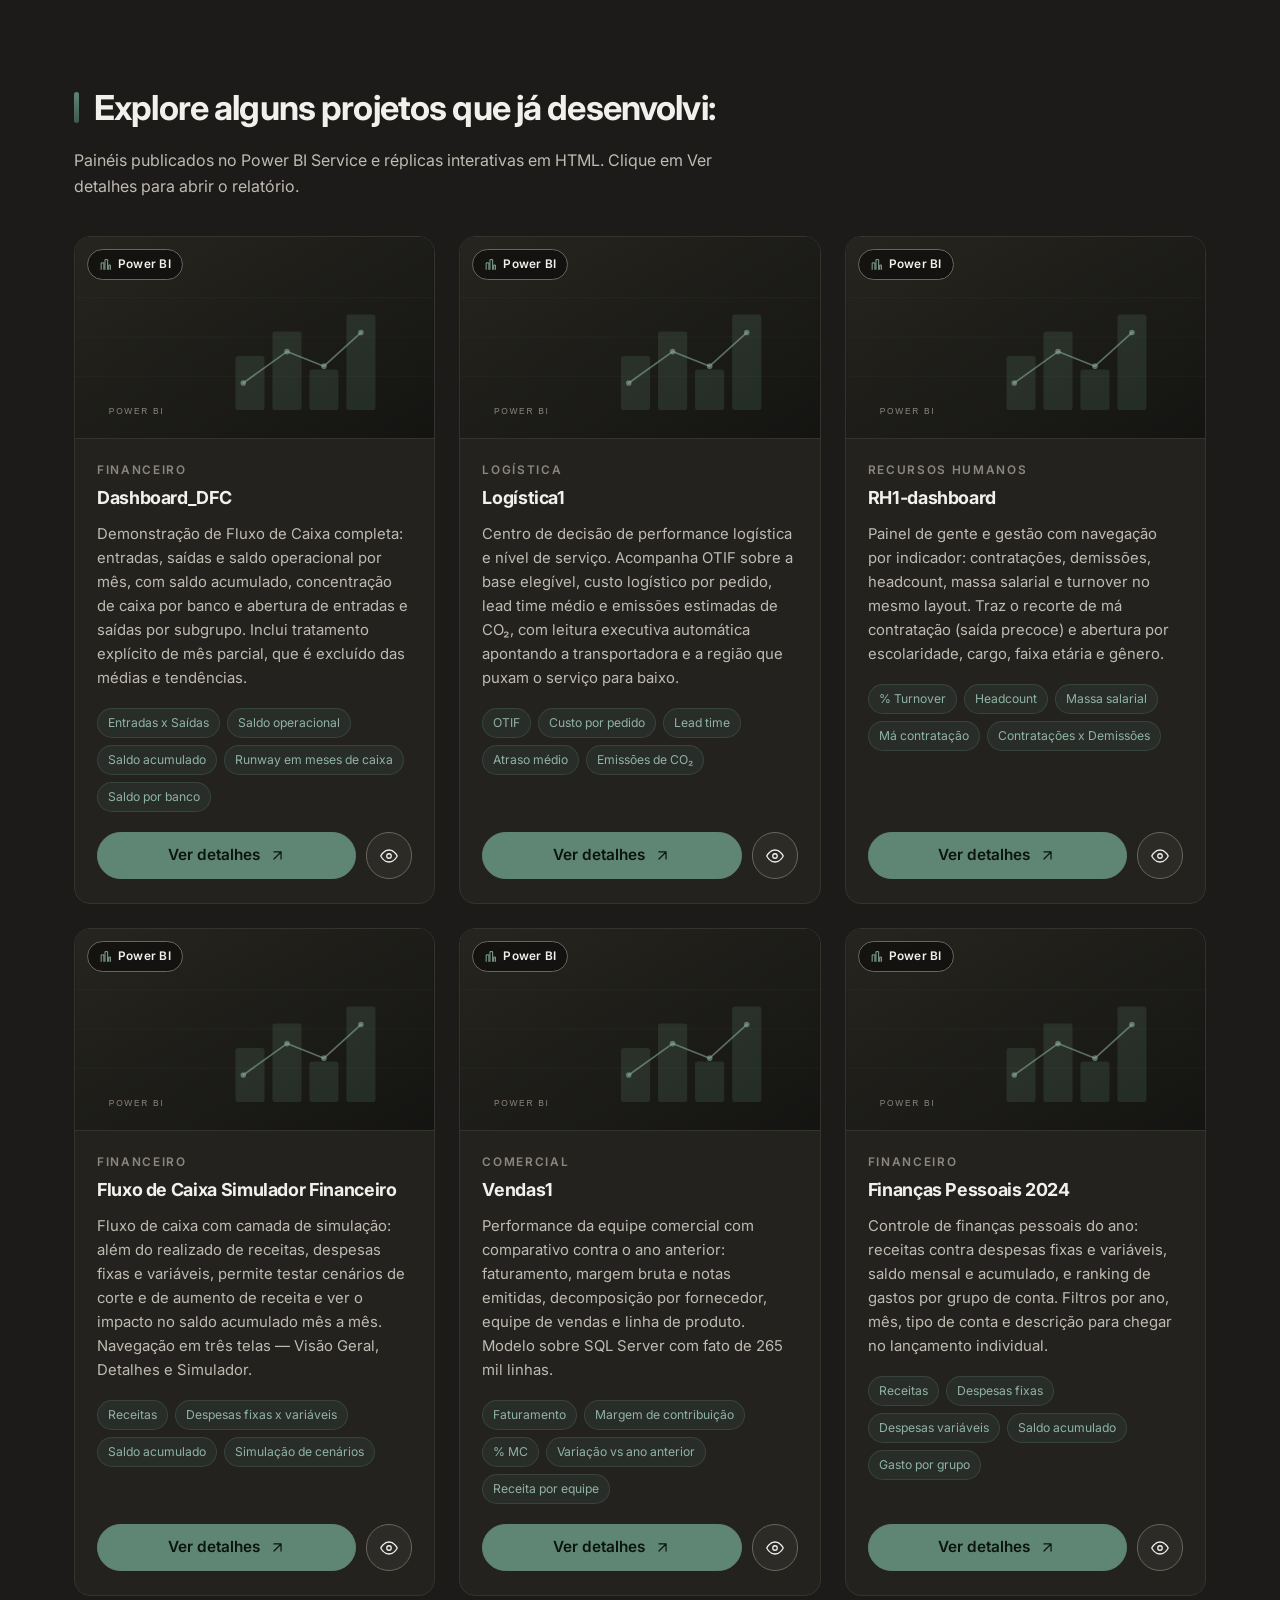
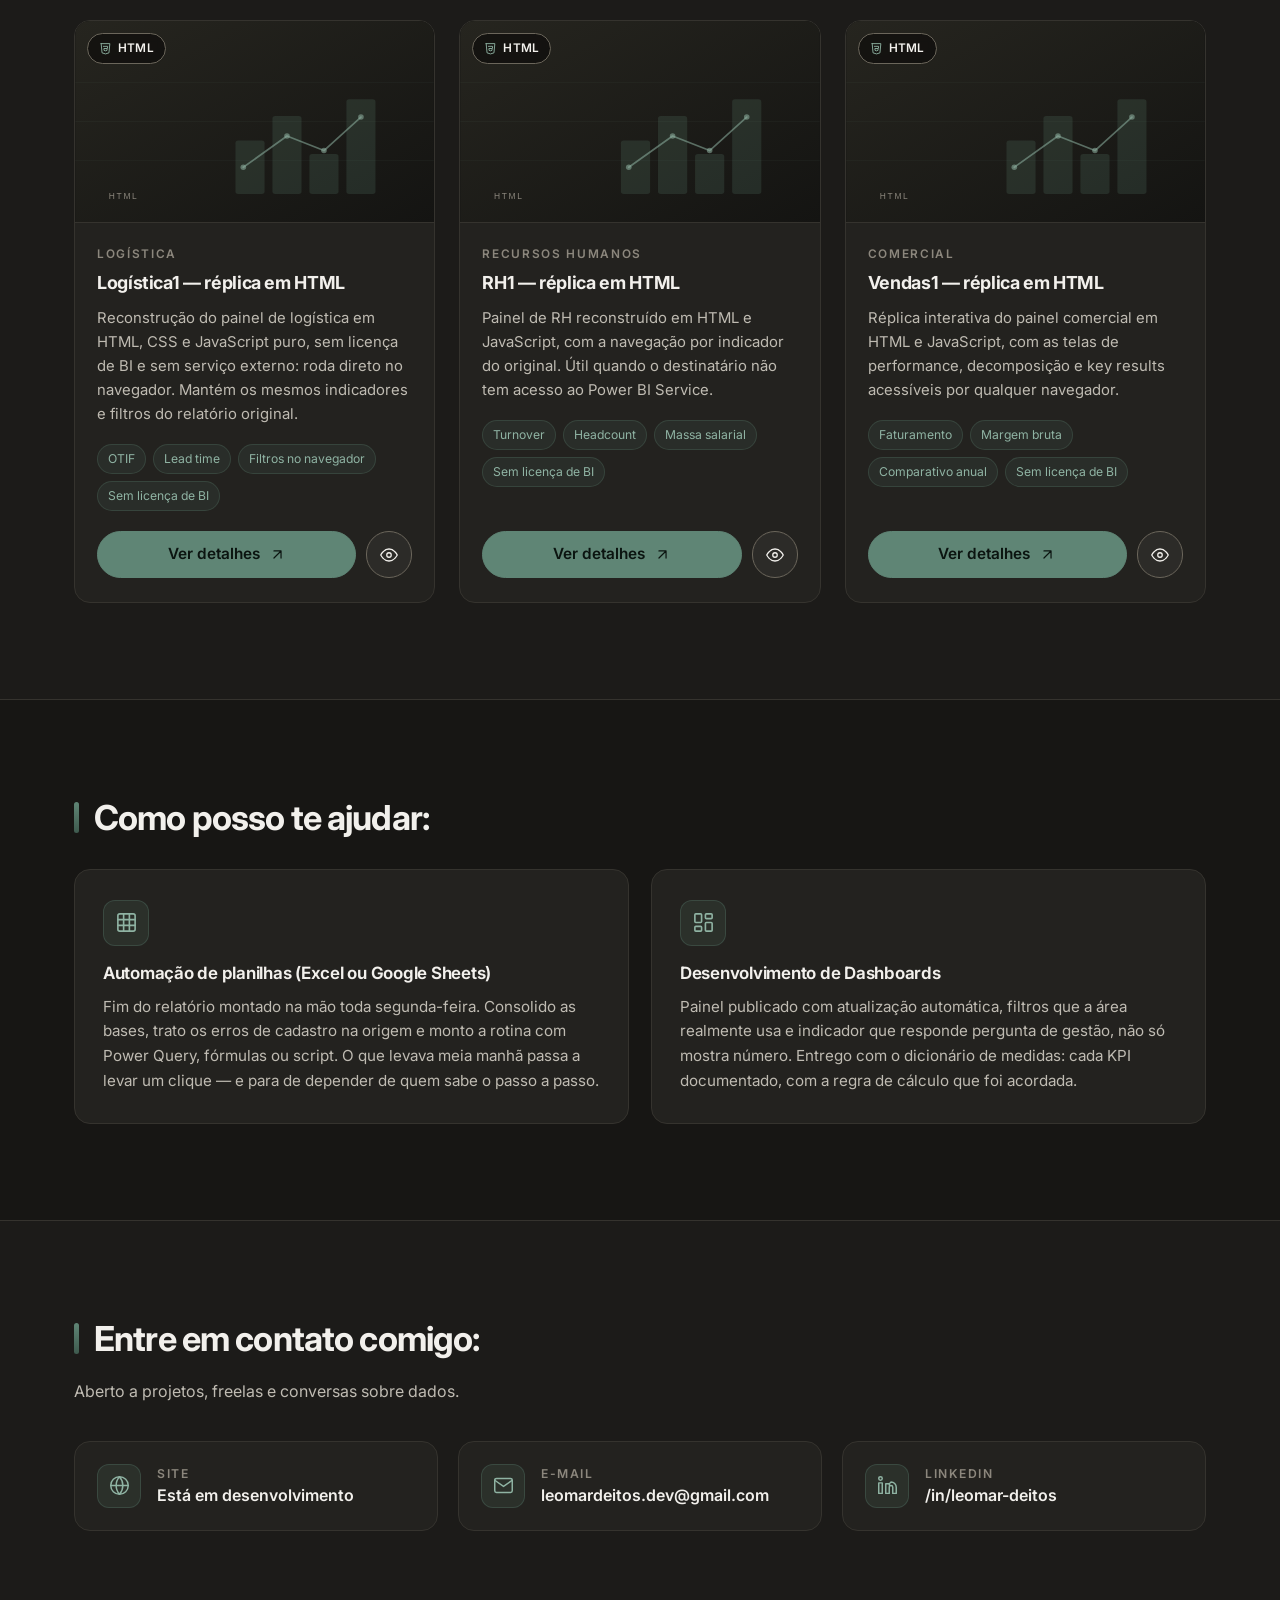
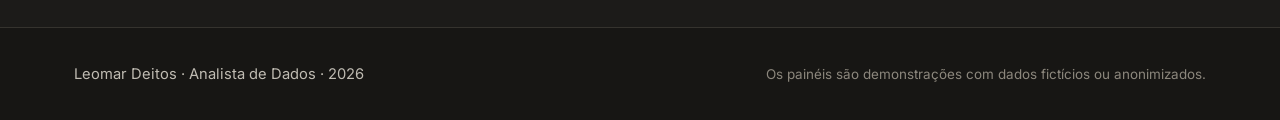
==== commit f367005e: "feat: nova home do portfolio com painel de edicao proprio Home reescrita a partir de data/conteudo.j" ====
--- a/index.html
+++ b/index.html
@@ -1,305 +1,159 @@
 <!doctype html>
 <html lang="pt-BR">
 <head>
-  <meta charset="UTF-8" />
-  <meta name="viewport" content="width=device-width, initial-scale=1.0" />
-  <title>Leo Deitos — Dashboards & Business Intelligence</title>
-  <meta name="description" content="Portfólio de dashboards e projetos de Business Intelligence de Leo Deitos, com foco em agronegócio e dados de mercado." />
-  <link rel="icon" href="data:image/svg+xml,<svg xmlns=%22http://www.w3.org/2000/svg%22 viewBox=%220 0 100 100%22><rect width=%22100%22 height=%22100%22 rx=%2220%22 fill=%22%230a0f1c%22/><path d=%22M20 70 L45 30 L60 55 L80 25%22 stroke=%22%233b82f6%22 stroke-width=%228%22 fill=%22none%22 stroke-linecap=%22round%22 stroke-linejoin=%22round%22/></svg>" />
-  <link rel="stylesheet" href="assets/css/style.css?v=2" />
+<meta charset="utf-8">
+<meta name="viewport" content="width=device-width, initial-scale=1">
+<title>Leomar Deitos — Analista de Dados e Especialista em Power BI</title>
+<meta name="description" content="Especialista em Power BI. Dashboards interativos e automatizados para Financeiro, Logística, RH, Vendas e Contábil.">
+<meta name="author" content="Leomar Deitos">
+<meta name="theme-color" content="#1C1B19">
+
+<meta property="og:type" content="website">
+<meta property="og:title" content="Leomar Deitos — Analista de Dados e Especialista em Power BI">
+<meta property="og:description" content="Dashboards interativos e automatizados para diferentes áreas de negócio.">
+<meta property="og:image" content="assets/img/logo.png">
+<meta name="twitter:card" content="summary_large_image">
+
+<link rel="icon" href="assets/img/logo.png">
+<link rel="preconnect" href="https://fonts.googleapis.com">
+<link rel="preconnect" href="https://fonts.gstatic.com" crossorigin>
+<link rel="stylesheet" href="https://fonts.googleapis.com/css2?family=Inter:wght@400;500;600;700;800&display=swap">
+<link rel="stylesheet" href="assets/css/portfolio.css">
 </head>
 <body>
 
-  <header class="site-header">
-    <div class="container">
-      <a href="index.html" class="brand">
-        <span class="brand-mark">
-          <svg viewBox="0 0 24 24" fill="none" xmlns="http://www.w3.org/2000/svg">
-            <path d="M4 16 L10 8 L14 13 L20 5" stroke="white" stroke-width="2.4" stroke-linecap="round" stroke-linejoin="round"/>
-          </svg>
-        </span>
-        <span class="brand-name">Leo Deitos</span>
-        <span class="brand-tagline">Dashboards &amp; Business Intelligence</span>
-      </a>
-      <nav class="site-nav">
-        <a href="#projetos">Projetos</a>
-        <a href="#sobre">Sobre</a>
-        <a href="#contato">Contato</a>
-      </nav>
-    </div>
-  </header>
+<a class="pular-link" href="#conteudo">Pular para o conteúdo</a>
 
-  <section class="hero">
-    <div class="container">
-      <div class="hero-eyebrow">Disponível para novos projetos</div>
-      <h1>Leo Deitos — <span>Dashboards &amp; Business Intelligence</span></h1>
-      <p>
-        Construo dashboards que transformam dados operacionais e de mercado em decisões rápidas —
-        do agronegócio ao financeiro, com foco em clareza visual e indicadores que realmente importam.
-      </p>
-      <div class="hero-actions">
-        <a href="#projetos" class="btn btn-primary">Ver projetos</a>
-        <a href="#contato" class="btn btn-secondary">Entrar em contato</a>
+<!-- ======================= TOPO ======================= -->
+<header class="topo" id="topo">
+  <div class="container topo__interno">
+    <a class="topo__marca" href="#inicio">
+      <img src="assets/img/logo.png" alt="" class="topo__logo" data-bind="site.logo:src">
+      <span data-bind="site.nomeMenu">Leomar Deitos</span>
+    </a>
+
+    <button class="topo__botao-menu" type="button" aria-expanded="false" aria-controls="menu-principal">
+      <span class="sr-only">Abrir menu</span>
+      <span class="hamburguer" aria-hidden="true"></span>
+    </button>
+
+    <nav class="topo__nav" id="menu-principal" aria-label="Navegação principal">
+      <a href="#sobre-mim">Sobre mim</a>
+      <a href="#habilidades">Habilidades</a>
+      <a href="#projetos">Projetos</a>
+      <a href="#ajuda">Serviços</a>
+      <a href="#contato" class="topo__cta">Contato</a>
+    </nav>
+  </div>
+</header>
+
+<main id="conteudo">
+
+  <!-- ======================= HERO ======================= -->
+  <section class="hero" id="inicio">
+    <div class="hero__brilho" aria-hidden="true"></div>
+    <div class="hero__grade" aria-hidden="true"></div>
+
+    <div class="container hero__interno">
+      <div class="hero__texto">
+        <p class="hero__rotulo" data-bind="hero.rotulo">Analista de Dados · Analytics Engineer</p>
+        <h1 class="hero__nome">
+          <span class="verde" data-bind="hero.nomeDestaque">Leomar</span>
+          <span data-bind="hero.nomeResto">Deitos</span>
+        </h1>
+        <p class="hero__subtitulo" data-bind="hero.subtitulo">
+          Especialista em Power BI. Desenvolvo dashboards interativos e automatizados para diferentes áreas de negócio.
+        </p>
+        <div class="hero__acoes">
+          <a class="btn btn--primario" href="#sobre-mim" data-bind="hero.botaoTexto|hero.botaoHref:href">Sobre mim</a>
+          <a class="btn btn--secundario" href="#projetos" data-bind="hero.botaoSecundarioTexto|hero.botaoSecundarioHref:href">Ver projetos</a>
+        </div>
+      </div>
+
+      <div class="hero__foto-area">
+        <div class="hero__foto-anel" aria-hidden="true"></div>
+        <img class="hero__foto" id="hero-foto" src="assets/img/perfil.jpg" alt="Foto de Leomar Deitos">
       </div>
     </div>
   </section>
 
-  <section id="projetos">
+  <!-- ======================= SOBRE MIM ======================= -->
+  <section class="secao" id="sobre-mim">
     <div class="container">
-      <div class="section-head">
-        <div class="section-kicker">Portfólio</div>
-        <h2>Projetos</h2>
-        <p>Uma seleção de dashboards desenvolvidos para acompanhamento de mercado e operação.</p>
-      </div>
+      <h2 class="titulo-barra" data-bind="sobre.titulo">Sobre mim:</h2>
 
-      <div class="nota-ferramenta">
-        <h3>Por que os painéis abaixo estão em HTML</h3>
-        <p>
-          Todos os painéis deste portfólio são clicáveis: você filtra, compara períodos e os
-          números recalculam na hora, direto no navegador. Escolhi entregá-los assim por um motivo
-          prático — um relatório do Power BI só é interativo para quem tem acesso ao ambiente onde
-          ele está publicado. Print não se clica, e é justamente o clique que mostra se o modelo
-          por trás está de pé.
-        </p>
-        <p>
-          O que está exposto aqui não é a ferramenta, é o que vem antes dela: a modelagem em
-          esquema estrela, o tratamento feito no banco, as regras de negócio e a escolha do que
-          merece virar indicador. Essa parte não muda de endereço. <strong>Os mesmos painéis são
-          construídos por mim em Power BI</strong> — com modelo semântico, medidas DAX e conexão
-          direta ao banco — e o caminho vale igualmente para Looker Studio, Tableau, Metabase ou
-          Excel, conforme o que o cliente já usa.
-        </p>
-        <p>
-          Cada projeto abaixo nasceu de um banco de dados real, modelado do zero: os dados saem de
-          SQL Server ou PostgreSQL, passam por ETL versionado e chegam ao painel já tratados.
-          A camada visual é a última etapa — e a mais fácil de trocar.
-        </p>
-      </div>
-
-      <div class="tool-filter" id="toolFilter" hidden>
-        <span class="tool-filter-label">Filtrar por ferramenta</span>
-        <div class="tool-filter-chips" role="group" aria-label="Filtrar projetos por ferramenta"></div>
-      </div>
-
-      <div class="project-grid" id="projectGrid">
-
-        <article class="project-card">
-          <div class="project-card-media">
-            <img src="assets/screenshots/Agro1/01-visao-geral.png" alt="Visão geral do dashboard Agro1 no Power BI" loading="lazy" />
-            <span class="media-live-badge">Painel ao vivo</span>
-          </div>
-          <div class="project-card-body">
-            <div class="project-tags">
-              <span class="tag">Power BI</span>
-              <span class="tag">DAX</span>
-              <span class="tag">HTML · JS</span>
-              <span class="tag tag-green">Agronegócio</span>
-              <span class="tag tag-purple">Dados fictícios</span>
-            </div>
-            <h3>Agro1 — Cotações de Grãos</h3>
-            <p>
-              Preço, custo e margem de soja, milho e trigo, com produção por mesorregião e
-              histórico de cotação mensal. Construído em Power BI com modelo estrela e medidas
-              DAX; publicado aqui como painel navegável, com filtro de ano e KPIs recalculados
-              na hora.
-            </p>
-            <div class="project-card-actions">
-              <a class="project-card-link" href="projects/agro1-dashboard.html">
-                Abrir painel
-                <svg viewBox="0 0 24 24" fill="none" xmlns="http://www.w3.org/2000/svg">
-                  <path d="M5 12h14M13 6l6 6-6 6" stroke="currentColor" stroke-width="2" stroke-linecap="round" stroke-linejoin="round"/>
-                </svg>
-              </a>
-              <a class="project-card-link project-card-link--ghost" href="projects/agro1.html">
-                Ver o processo
-                <svg viewBox="0 0 24 24" fill="none" xmlns="http://www.w3.org/2000/svg">
-                  <path d="M5 12h14M13 6l6 6-6 6" stroke="currentColor" stroke-width="2" stroke-linecap="round" stroke-linejoin="round"/>
-                </svg>
-              </a>
-            </div>
-          </div>
-        </article>
-
-        <article class="project-card">
-          <div class="project-card-media">
-            <img src="assets/screenshots/Logistica1/01-capa.png" alt="Página de capa do dashboard Logística1 no Power BI" loading="lazy" />
-            <span class="media-live-badge">Painel ao vivo</span>
-          </div>
-          <div class="project-card-body">
-            <div class="project-tags">
-              <span class="tag">Power BI</span>
-              <span class="tag">PostgreSQL</span>
-              <span class="tag">Python</span>
-              <span class="tag">HTML · JS</span>
-              <span class="tag tag-green">Logística</span>
-              <span class="tag tag-purple">Dados fictícios</span>
-            </div>
-            <h3>Logística1 — Command Center</h3>
-            <p>
-              Nível de serviço (OTIF), custo logístico e risco operacional de 1.000 pedidos, com
-              modelo estrela migrado para PostgreSQL e consumido direto pelo Power BI. No painel
-              navegável, filtros de mês, região, categoria, transportadora e modal recalculam
-              KPIs e gráficos na hora.
-            </p>
-            <div class="project-card-actions">
-              <a class="project-card-link" href="projects/logistica1-dashboard.html">
-                Abrir painel
-                <svg viewBox="0 0 24 24" fill="none" xmlns="http://www.w3.org/2000/svg">
-                  <path d="M5 12h14M13 6l6 6-6 6" stroke="currentColor" stroke-width="2" stroke-linecap="round" stroke-linejoin="round"/>
-                </svg>
-              </a>
-              <a class="project-card-link project-card-link--ghost" href="projects/logistica1.html">
-                Ver o processo
-                <svg viewBox="0 0 24 24" fill="none" xmlns="http://www.w3.org/2000/svg">
-                  <path d="M5 12h14M13 6l6 6-6 6" stroke="currentColor" stroke-width="2" stroke-linecap="round" stroke-linejoin="round"/>
-                </svg>
-              </a>
-            </div>
-          </div>
-        </article>
-
-        <article class="project-card">
-          <div class="project-card-media">
-            <img src="assets/screenshots/Vendas1/01-capa.png" alt="Capa do dashboard Vendas1 no Power BI" loading="lazy" />
-            <span class="media-live-badge">Painel ao vivo</span>
-          </div>
-          <div class="project-card-body">
-            <div class="project-tags">
-              <span class="tag">Power BI</span>
-              <span class="tag">SQL Server</span>
-              <span class="tag">HTML · JS</span>
-              <span class="tag tag-green">Vendas</span>
-              <span class="tag tag-purple">Dados fictícios</span>
-            </div>
-            <h3>Vendas1 — Dashboard de Vendas</h3>
-            <p>
-              Faturamento, margem bruta e performance da equipe comercial sobre 265 mil linhas de
-              venda, modeladas em estrela no SQL Server. Publicado aqui como painel navegável com
-              árvore de decomposição clicável — abre qualquer número por linha, fornecedor e
-              vendedor até o último nível.
-            </p>
-            <div class="project-card-actions">
-              <a class="project-card-link" href="projects/vendas1-dashboard.html">
-                Abrir painel
-                <svg viewBox="0 0 24 24" fill="none" xmlns="http://www.w3.org/2000/svg">
-                  <path d="M5 12h14M13 6l6 6-6 6" stroke="currentColor" stroke-width="2" stroke-linecap="round" stroke-linejoin="round"/>
-                </svg>
-              </a>
-              <a class="project-card-link project-card-link--ghost" href="projects/vendas1.html">
-                Ver o processo
-                <svg viewBox="0 0 24 24" fill="none" xmlns="http://www.w3.org/2000/svg">
-                  <path d="M5 12h14M13 6l6 6-6 6" stroke="currentColor" stroke-width="2" stroke-linecap="round" stroke-linejoin="round"/>
-                </svg>
-              </a>
-            </div>
-          </div>
-        </article>
-
-        <article class="project-card">
-          <div class="project-card-media">
-            <img src="assets/screenshots/RH1/01-funcionarios.png" alt="Página Funcionários do dashboard RH1 no Power BI" loading="lazy" />
-            <span class="media-live-badge">Painel ao vivo</span>
-          </div>
-          <div class="project-card-body">
-            <div class="project-tags">
-              <span class="tag">Power BI</span>
-              <span class="tag">DAX</span>
-              <span class="tag">HTML · JS</span>
-              <span class="tag tag-green">Recursos Humanos</span>
-              <span class="tag tag-purple">Dados fictícios</span>
-            </div>
-            <h3>RH1 — Gestão de Pessoas</h3>
-            <p>
-              Headcount, turnover, qualidade de contratação, horas extras e absenteísmo ao longo de
-              18 anos de histórico. Construído em Power BI com medidas DAX; publicado aqui como
-              painel navegável, com filtros de escolaridade, gênero, faixa etária e cargo que
-              recalculam todos os indicadores.
-            </p>
-            <div class="project-card-actions">
-              <a class="project-card-link" href="projects/rh1-dashboard.html">
-                Abrir painel
-                <svg viewBox="0 0 24 24" fill="none" xmlns="http://www.w3.org/2000/svg">
-                  <path d="M5 12h14M13 6l6 6-6 6" stroke="currentColor" stroke-width="2" stroke-linecap="round" stroke-linejoin="round"/>
-                </svg>
-              </a>
-              <a class="project-card-link project-card-link--ghost" href="projects/rh1.html">
-                Ver o processo
-                <svg viewBox="0 0 24 24" fill="none" xmlns="http://www.w3.org/2000/svg">
-                  <path d="M5 12h14M13 6l6 6-6 6" stroke="currentColor" stroke-width="2" stroke-linecap="round" stroke-linejoin="round"/>
-                </svg>
-              </a>
-            </div>
-          </div>
-        </article>
-
-      </div>
-
-      <p class="more-note">Mais projetos em breve.</p>
-    </div>
-  </section>
-
-  <section id="sobre" class="about-section">
-    <div class="container">
-      <div class="about-grid">
-        <div>
-          <div class="section-kicker">Sobre</div>
-          <h2>Quem faz</h2>
-          <p>
-            Sou Leo Deitos, atuo com dashboards e Business Intelligence, traduzindo dados de
-            operação e de mercado em painéis claros e objetivos para apoiar decisões — com
-            experiência prática em dados do agronegócio (grãos, safra, preço e margem).
-          </p>
+      <div class="sobre__grade">
+        <div class="sobre__numero-bloco">
+          <span class="sobre__numero" data-bind="sobre.numero">5+</span>
+          <span class="sobre__numero-legenda" data-bind="sobre.numeroLegenda">anos dentro da operação, não só do relatório</span>
         </div>
-
-        <div id="contato" class="contact-list">
-          <a class="contact-item" href="https://www.linkedin.com/in/leomar-deitos/" target="_blank" rel="noopener noreferrer">
-            <span class="contact-icon">
-              <svg viewBox="0 0 24 24" fill="none" xmlns="http://www.w3.org/2000/svg">
-                <path d="M4.98 3.5C4.98 4.88 3.87 6 2.5 6S0 4.88 0 3.5 1.12 1 2.5 1s2.48 1.12 2.48 2.5zM.22 8.24h4.56V23H.22V8.24zM8.24 8.24h4.37v2.01h.06c.61-1.15 2.1-2.36 4.32-2.36 4.62 0 5.47 3.04 5.47 6.99V23h-4.56v-6.92c0-1.65-.03-3.78-2.3-3.78-2.31 0-2.66 1.8-2.66 3.66V23H8.24V8.24z" fill="currentColor"/>
-              </svg>
-            </span>
-            <span class="contact-text">
-              <span class="label">LinkedIn</span>
-              <span class="value">linkedin.com/in/leomar-deitos</span>
-            </span>
-          </a>
-
-          <a class="contact-item" href="https://github.com/Leo-Deitos" target="_blank" rel="noopener noreferrer">
-            <span class="contact-icon">
-              <svg viewBox="0 0 24 24" fill="none" xmlns="http://www.w3.org/2000/svg">
-                <path d="M12 .5C5.73.5.5 5.73.5 12c0 5.09 3.29 9.4 7.86 10.93.57.1.78-.25.78-.55 0-.27-.01-1.17-.02-2.12-3.2.7-3.88-1.36-3.88-1.36-.52-1.33-1.28-1.69-1.28-1.69-1.04-.71.08-.7.08-.7 1.15.08 1.76 1.18 1.76 1.18 1.03 1.76 2.7 1.25 3.36.96.1-.75.4-1.25.73-1.54-2.56-.29-5.25-1.28-5.25-5.7 0-1.26.45-2.29 1.18-3.09-.12-.29-.51-1.46.11-3.05 0 0 .96-.31 3.15 1.18a10.9 10.9 0 0 1 5.73 0c2.19-1.49 3.15-1.18 3.15-1.18.63 1.59.24 2.76.12 3.05.73.8 1.18 1.83 1.18 3.09 0 4.43-2.7 5.41-5.27 5.69.41.36.78 1.08.78 2.17 0 1.57-.01 2.83-.01 3.22 0 .3.2.66.79.55A10.52 10.52 0 0 0 23.5 12C23.5 5.73 18.27.5 12 .5z" fill="currentColor"/>
-              </svg>
-            </span>
-            <span class="contact-text">
-              <span class="label">GitHub</span>
-              <span class="value">github.com/Leo-Deitos</span>
-            </span>
-          </a>
-
-          <a class="contact-item" href="mailto:leomardeitos.dev@gmail.com">
-            <span class="contact-icon">
-              <svg viewBox="0 0 24 24" fill="none" xmlns="http://www.w3.org/2000/svg">
-                <path d="M3 5h18a1 1 0 0 1 1 1v12a1 1 0 0 1-1 1H3a1 1 0 0 1-1-1V6a1 1 0 0 1 1-1z" stroke="currentColor" stroke-width="1.6"/>
-                <path d="M2.5 6.5l9.5 7 9.5-7" stroke="currentColor" stroke-width="1.6" stroke-linecap="round" stroke-linejoin="round"/>
-              </svg>
-            </span>
-            <span class="contact-text">
-              <span class="label">E-mail</span>
-              <span class="value">leomardeitos.dev@gmail.com</span>
-            </span>
-          </a>
+        <div class="sobre__texto-bloco">
+          <p class="sobre__texto" data-bind="sobre.texto"></p>
+          <p class="sobre__texto sobre__texto--secundario" data-bind="sobre.textoComplementar"></p>
         </div>
       </div>
     </div>
   </section>
 
-  <footer class="site-footer">
+  <!-- ======================= HABILIDADES ======================= -->
+  <section class="secao secao--alt" id="habilidades">
     <div class="container">
-      <span>© 2026 Leo Deitos. Todos os direitos reservados.</span>
-      <span>Feito com HTML, CSS e Power BI.</span>
+      <h2 class="titulo-barra" data-bind="habilidades.titulo">Principais habilidades:</h2>
+      <div class="grade-habilidades" id="lista-habilidades"></div>
     </div>
-  </footer>
+  </section>
 
-  <script src="assets/js/main.js?v=2"></script>
+  <!-- ======================= PROJETOS ======================= -->
+  <section class="secao" id="projetos">
+    <div class="container">
+      <h2 class="titulo-barra" data-bind="projetos.titulo">Explore alguns projetos que já desenvolvi:</h2>
+      <p class="secao__subtitulo" data-bind="projetos.subtitulo"></p>
+      <div class="grade-projetos" id="lista-projetos"></div>
+    </div>
+  </section>
+
+  <!-- ======================= COMO POSSO AJUDAR ======================= -->
+  <section class="secao secao--alt" id="ajuda">
+    <div class="container">
+      <h2 class="titulo-barra" data-bind="ajuda.titulo">Como posso te ajudar:</h2>
+      <div class="grade-ajuda" id="lista-ajuda"></div>
+    </div>
+  </section>
+
+  <!-- ======================= CONTATO ======================= -->
+  <section class="secao" id="contato">
+    <div class="container">
+      <h2 class="titulo-barra" data-bind="contato.titulo">Entre em contato comigo:</h2>
+      <p class="secao__subtitulo" data-bind="contato.subtitulo"></p>
+      <div class="grade-contato" id="lista-contato"></div>
+    </div>
+  </section>
+
+</main>
+
+<footer class="rodape">
+  <div class="container rodape__interno">
+    <p class="rodape__texto"><span data-bind="rodape.texto">Leomar Deitos · Analista de Dados</span> · <span id="ano"></span></p>
+    <p class="rodape__nota" data-bind="rodape.nota"></p>
+  </div>
+</footer>
+
+<!-- ======================= MODAL DE VISUALIZAÇÃO ======================= -->
+<div class="modal" id="modal" hidden>
+  <div class="modal__fundo" data-fechar-modal></div>
+  <div class="modal__caixa" role="dialog" aria-modal="true" aria-labelledby="modal-titulo">
+    <div class="modal__topo">
+      <h3 class="modal__titulo" id="modal-titulo"></h3>
+      <div class="modal__acoes">
+        <a class="btn btn--pequeno btn--secundario" id="modal-abrir" href="#" target="_blank" rel="noopener">Abrir em nova aba</a>
+        <button class="modal__fechar" type="button" data-fechar-modal aria-label="Fechar">&times;</button>
+      </div>
+    </div>
+    <div class="modal__corpo" id="modal-corpo"></div>
+  </div>
+</div>
+
+<script src="assets/js/conteudo-padrao.js"></script>
+<script src="assets/js/site.js"></script>
 </body>
 </html>
--- a/assets/css/portfolio.css
+++ b/assets/css/portfolio.css
@@ -0,0 +1,407 @@
+/* =========================================================
+   Portfólio Leomar Deitos — folha de estilo única
+   Paleta: carvão quente (#1C1B19), preto/cinza, verde (#5F8575)
+   ========================================================= */
+
+:root{
+  /* superfícies */
+  --bg:          #1C1B19;   /* carvão quente (fundo base) */
+  --bg-alt:      #171614;   /* faixa alternada, mais escura */
+  --card:        #23221F;   /* card sobre o fundo */
+  --card-hover:  #2A2825;
+  --linha:       #35332E;   /* bordas */
+  --linha-forte: #6B665B;
+
+  /* texto — off-white quente garante legibilidade no escuro */
+  --txt:    #F2F0EC;        /* contraste 15.1:1 sobre --bg */
+  --txt-2:  #BFBBB2;        /* contraste 9.0:1 — texto de apoio */
+  --txt-3:  #8C877D;        /* contraste 4.8:1 — rótulos e legendas */
+
+  /* verde da marca */
+  --verde:        #5F8575;  /* cor institucional — 4.2:1, só em texto grande e preenchimentos */
+  --verde-claro:  #8FB3A3;  /* uso em TEXTO pequeno — 7.5:1 */
+  --verde-escuro: #3E5A4E;
+  --verde-tinta:  #0B1410;  /* texto sobre botão verde — 4.5:1, mínimo AA */
+
+  /* layout */
+  --largura: 1180px;
+  --raio:   16px;
+  --raio-p: 10px;
+  --sombra: 0 12px 32px rgba(0,0,0,.38);
+  --transicao: 220ms cubic-bezier(.2,.6,.3,1);
+
+  --fonte: "Inter", system-ui, -apple-system, "Segoe UI", Roboto, Arial, sans-serif;
+}
+
+*,*::before,*::after{ box-sizing:border-box; }
+
+html{ scroll-behavior:smooth; scroll-padding-top:84px; }
+
+body{
+  margin:0;
+  background:var(--bg);
+  color:var(--txt);
+  font-family:var(--fonte);
+  font-size:16px;
+  line-height:1.65;
+  -webkit-font-smoothing:antialiased;
+  text-rendering:optimizeLegibility;
+}
+
+img{ max-width:100%; display:block; }
+a{ color:var(--verde-claro); }
+
+.container{ width:100%; max-width:var(--largura); margin-inline:auto; padding-inline:24px; }
+
+.sr-only{
+  position:absolute; width:1px; height:1px; padding:0; margin:-1px;
+  overflow:hidden; clip:rect(0 0 0 0); white-space:nowrap; border:0;
+}
+
+.pular-link{
+  position:absolute; left:-9999px; top:0; z-index:999;
+  background:var(--verde); color:var(--verde-tinta);
+  padding:12px 18px; border-radius:0 0 var(--raio-p) 0; font-weight:600;
+}
+.pular-link:focus{ left:0; }
+
+:focus-visible{ outline:2px solid var(--verde-claro); outline-offset:3px; border-radius:4px; }
+
+.verde{ color:var(--verde); }
+
+/* ============================ TOPO ============================ */
+.topo{
+  position:sticky; top:0; z-index:60;
+  background:rgba(28,27,25,.82);
+  backdrop-filter:blur(12px);
+  border-bottom:1px solid transparent;
+  transition:border-color var(--transicao), background var(--transicao);
+}
+.topo.rolou{ border-bottom-color:var(--linha); background:rgba(23,22,20,.94); }
+
+.topo__interno{ display:flex; align-items:center; justify-content:space-between; gap:16px; min-height:68px; }
+
+.topo__marca{
+  display:inline-flex; align-items:center; gap:10px;
+  color:var(--txt); text-decoration:none; font-weight:700; letter-spacing:-.01em;
+}
+.topo__logo{ height:30px; width:auto; }
+
+.topo__nav{ display:flex; align-items:center; gap:8px; }
+.topo__nav a{
+  color:var(--txt-2); text-decoration:none; font-size:.94rem; font-weight:500;
+  padding:9px 13px; border-radius:var(--raio-p);
+  transition:color var(--transicao), background var(--transicao);
+}
+.topo__nav a:hover{ color:var(--txt); background:#ffffff0f; }
+.topo__nav a.ativo{ color:var(--verde-claro); }
+
+.topo__nav a.topo__cta{
+  color:var(--txt); border:1px solid var(--linha-forte); margin-left:6px;
+}
+.topo__nav a.topo__cta:hover{ border-color:var(--verde); color:var(--verde-claro); background:transparent; }
+
+.topo__botao-menu{
+  display:none; background:transparent; border:1px solid var(--linha-forte);
+  border-radius:var(--raio-p); width:44px; height:40px; cursor:pointer; position:relative;
+}
+.hamburguer, .hamburguer::before, .hamburguer::after{
+  position:absolute; left:50%; translate:-50% 0;
+  width:19px; height:2px; background:var(--txt); border-radius:2px;
+  transition:transform var(--transicao), opacity var(--transicao);
+}
+.hamburguer{ top:calc(50% - 1px); }
+.hamburguer::before{ content:""; top:-6px; }
+.hamburguer::after{ content:""; top:6px; }
+.topo__botao-menu[aria-expanded="true"] .hamburguer{ background:transparent; }
+.topo__botao-menu[aria-expanded="true"] .hamburguer::before{ transform:translateY(6px) rotate(45deg); }
+.topo__botao-menu[aria-expanded="true"] .hamburguer::after{ transform:translateY(-6px) rotate(-45deg); }
+
+/* ============================ BOTÕES ============================ */
+/* legíveis no estado padrão, sem depender de hover */
+.btn{
+  display:inline-flex; align-items:center; justify-content:center; gap:9px;
+  padding:13px 24px; border-radius:999px;
+  font-weight:600; font-size:.96rem; text-decoration:none; cursor:pointer;
+  border:1px solid transparent; line-height:1.2;
+  transition:transform var(--transicao), background var(--transicao), border-color var(--transicao), color var(--transicao);
+}
+.btn:active{ transform:translateY(1px); }
+/* sem tamanho explícito o SVG assume 300x150 e deforma o botão */
+.btn svg{ width:17px; height:17px; flex:0 0 auto; }
+
+.btn--primario{ background:var(--verde); color:var(--verde-tinta); border-color:var(--verde); }
+.btn--primario:hover{ background:#6F9785; border-color:#6F9785; }
+
+.btn--secundario{ background:#ffffff0a; color:var(--txt); border-color:var(--linha-forte); }
+.btn--secundario:hover{ border-color:var(--verde); color:var(--verde-claro); background:#5f857514; }
+
+.btn--pequeno{ padding:9px 16px; font-size:.86rem; }
+
+.btn--bloco{ width:100%; }
+
+.btn[aria-disabled="true"], .btn--inativo{
+  background:#ffffff08; color:var(--txt-3); border-color:var(--linha);
+  cursor:default; pointer-events:none;
+}
+
+/* ============================ HERO ============================ */
+.hero{ position:relative; overflow:hidden; padding:clamp(48px,8vw,96px) 0 clamp(44px,6.5vw,84px); }
+
+.hero__brilho{
+  position:absolute; inset:-30% -10% auto -10%; height:120%;
+  background:
+    radial-gradient(48% 52% at 22% 28%, rgba(95,133,117,.28), transparent 62%),
+    radial-gradient(38% 48% at 82% 18%, rgba(95,133,117,.14), transparent 60%);
+  pointer-events:none;
+}
+.hero__grade{
+  position:absolute; inset:0;
+  background-image:radial-gradient(rgba(255,255,255,.055) 1px, transparent 1px);
+  background-size:26px 26px;
+  mask-image:linear-gradient(to bottom, #000 0%, transparent 78%);
+  -webkit-mask-image:linear-gradient(to bottom, #000 0%, transparent 78%);
+  pointer-events:none;
+}
+
+.hero__interno{
+  position:relative; z-index:1;
+  display:grid; grid-template-columns:minmax(0,1fr) auto; gap:40px; align-items:center;
+}
+
+.hero__rotulo{
+  margin:0 0 18px; font-size:.8rem; font-weight:600;
+  letter-spacing:.16em; text-transform:uppercase; color:var(--verde-claro);
+  display:inline-flex; align-items:center; gap:10px;
+}
+.hero__rotulo::before{
+  content:""; width:26px; height:2px; background:var(--verde); border-radius:2px;
+}
+
+.hero__nome{
+  margin:0 0 20px;
+  font-size:clamp(2.6rem,7.2vw,5.1rem);
+  line-height:1.02; font-weight:800; letter-spacing:-.035em;
+}
+.hero__nome .verde{ display:inline-block; }
+
+.hero__subtitulo{
+  margin:0 0 34px; max-width:58ch;
+  font-size:clamp(1.02rem,1.9vw,1.22rem); color:var(--txt-2); line-height:1.6;
+}
+
+.hero__acoes{ display:flex; flex-wrap:wrap; gap:14px; }
+
+.hero__foto-area{ position:relative; justify-self:end; }
+.hero__foto{
+  width:clamp(160px,22vw,236px); aspect-ratio:1; border-radius:50%;
+  object-fit:cover; background:var(--card);
+  border:3px solid var(--verde-escuro);
+  box-shadow:0 0 0 10px rgba(95,133,117,.09), var(--sombra);
+}
+.hero__foto-anel{
+  position:absolute; inset:-22px; border-radius:50%;
+  border:1px dashed rgba(95,133,117,.34);
+  animation:girar 34s linear infinite;
+}
+@keyframes girar{ to{ transform:rotate(360deg); } }
+
+/* ============================ SEÇÕES ============================ */
+.secao{ padding:clamp(56px,8vw,96px) 0; }
+.secao--alt{ background:var(--bg-alt); border-block:1px solid var(--linha); }
+
+.secao__subtitulo{ margin:-12px 0 36px; color:var(--txt-2); max-width:70ch; }
+
+/* título no formato "| Texto:" — a barra é um elemento de design */
+.titulo-barra{
+  position:relative; margin:0 0 30px; padding-left:20px;
+  font-size:clamp(1.45rem,3.4vw,2.15rem); font-weight:700; letter-spacing:-.025em; line-height:1.25;
+}
+.titulo-barra::before{
+  content:""; position:absolute; left:0; top:.18em; bottom:.18em;
+  width:5px; border-radius:3px;
+  background:linear-gradient(180deg,var(--verde),var(--verde-escuro));
+}
+
+/* ============================ SOBRE ============================ */
+.sobre__grade{ display:grid; grid-template-columns:minmax(180px,260px) minmax(0,1fr); gap:clamp(24px,4vw,56px); align-items:start; }
+
+.sobre__numero-bloco{
+  background:var(--card); border:1px solid var(--linha); border-radius:var(--raio);
+  padding:26px 24px; text-align:center;
+}
+.sobre__numero{
+  display:block; color:var(--verde);
+  font-size:clamp(3.4rem,8vw,5.2rem); font-weight:800; line-height:1; letter-spacing:-.05em;
+}
+.sobre__numero-legenda{ display:block; margin-top:10px; color:var(--txt-2); font-size:.9rem; line-height:1.5; }
+
+.sobre__texto{ margin:0 0 18px; font-size:clamp(1.02rem,1.8vw,1.2rem); line-height:1.7; }
+.sobre__texto--secundario{ color:var(--txt-2); font-size:1rem; margin-bottom:0; }
+
+/* ============================ CARDS GENÉRICOS ============================ */
+.card{
+  background:var(--card); border:1px solid var(--linha); border-radius:var(--raio);
+  padding:26px 24px;
+  transition:border-color var(--transicao), transform var(--transicao), background var(--transicao);
+}
+.card:hover{ border-color:var(--verde-escuro); transform:translateY(-3px); background:var(--card-hover); }
+
+.card__icone{
+  width:46px; height:46px; border-radius:12px; margin-bottom:16px;
+  display:grid; place-items:center;
+  background:rgba(95,133,117,.14); border:1px solid rgba(95,133,117,.3); color:var(--verde-claro);
+}
+.card__icone svg{ width:23px; height:23px; }
+
+.card__titulo{ margin:0 0 10px; font-size:1.06rem; font-weight:650; letter-spacing:-.015em; line-height:1.35; }
+.card__texto{ margin:0; color:var(--txt-2); font-size:.95rem; line-height:1.62; }
+
+.grade-habilidades{ display:grid; grid-template-columns:repeat(4,minmax(0,1fr)); gap:20px; }
+.grade-ajuda{ display:grid; grid-template-columns:repeat(2,minmax(0,1fr)); gap:22px; }
+.grade-ajuda .card{ padding:30px 28px; }
+
+/* ============================ PROJETOS ============================ */
+.grade-projetos{ display:grid; grid-template-columns:repeat(3,minmax(0,1fr)); gap:24px; }
+
+.projeto{
+  display:flex; flex-direction:column; overflow:hidden;
+  background:var(--card); border:1px solid var(--linha); border-radius:var(--raio);
+  transition:border-color var(--transicao), transform var(--transicao);
+}
+.projeto:hover{ border-color:var(--verde-escuro); transform:translateY(-4px); }
+
+.projeto__figura{ position:relative; margin:0; aspect-ratio:16/9; background:#111; overflow:hidden; border-bottom:1px solid var(--linha); }
+.projeto__img{ width:100%; height:100%; object-fit:cover; transition:transform 420ms cubic-bezier(.2,.6,.3,1); }
+.projeto:hover .projeto__img{ transform:scale(1.035); }
+
+.projeto__selo{
+  position:absolute; top:12px; left:12px; z-index:2;
+  display:inline-flex; align-items:center; gap:6px;
+  padding:5px 11px; border-radius:999px; font-size:.74rem; font-weight:600; letter-spacing:.02em;
+  background:rgba(18,17,15,.86); color:var(--txt); border:1px solid var(--linha-forte);
+  backdrop-filter:blur(4px);
+}
+.projeto__selo svg{ width:13px; height:13px; color:var(--verde-claro); }
+
+.projeto__corpo{ display:flex; flex-direction:column; flex:1; padding:22px 22px 24px; }
+.projeto__area{ margin:0 0 6px; font-size:.74rem; letter-spacing:.14em; text-transform:uppercase; color:var(--txt-3); font-weight:600; }
+.projeto__titulo{ margin:0 0 12px; font-size:1.12rem; font-weight:700; letter-spacing:-.02em; line-height:1.3; word-break:break-word; }
+.projeto__descricao{ margin:0 0 18px; color:var(--txt-2); font-size:.93rem; line-height:1.62; }
+
+.projeto__tags{ display:flex; flex-wrap:wrap; gap:7px; margin:0 0 20px; padding:0; list-style:none; }
+.projeto__tags li{
+  font-size:.76rem; color:var(--verde-claro); padding:4px 10px; border-radius:999px;
+  background:rgba(95,133,117,.12); border:1px solid rgba(95,133,117,.26);
+}
+
+.projeto__acoes{ display:flex; gap:10px; margin-top:auto; }
+.projeto__acoes .btn{ flex:1; }
+.btn--icone{ flex:0 0 auto !important; width:46px; padding:13px 0; }
+.btn--icone svg{ width:18px; height:18px; }
+
+.projeto--oculto{ display:none; }
+
+/* ============================ CONTATO ============================ */
+.grade-contato{ display:grid; grid-template-columns:repeat(3,minmax(0,1fr)); gap:20px; }
+
+.contato-item{
+  display:flex; align-items:center; gap:16px; text-decoration:none; color:inherit;
+  background:var(--card); border:1px solid var(--linha); border-radius:var(--raio); padding:22px;
+  transition:border-color var(--transicao), transform var(--transicao), background var(--transicao);
+}
+a.contato-item:hover{ border-color:var(--verde); transform:translateY(-3px); background:var(--card-hover); }
+.contato-item--inativo{ opacity:.72; }
+
+.contato-item__icone{
+  flex:0 0 auto; width:44px; height:44px; border-radius:12px; display:grid; place-items:center;
+  background:rgba(95,133,117,.14); border:1px solid rgba(95,133,117,.3); color:var(--verde-claro);
+}
+.contato-item__icone svg{ width:21px; height:21px; }
+.contato-item__rotulo{ display:block; font-size:.76rem; letter-spacing:.13em; text-transform:uppercase; color:var(--txt-3); font-weight:600; }
+.contato-item__valor{ display:block; font-weight:600; word-break:break-word; line-height:1.4; }
+
+/* ============================ RODAPÉ ============================ */
+.rodape{ border-top:1px solid var(--linha); background:var(--bg-alt); padding:34px 0; }
+.rodape__interno{ display:flex; flex-wrap:wrap; justify-content:space-between; gap:10px; align-items:center; }
+.rodape__texto{ margin:0; color:var(--txt-2); font-size:.92rem; }
+.rodape__nota{ margin:0; color:var(--txt-3); font-size:.84rem; }
+
+/* ============================ MODAL ============================ */
+.modal{ position:fixed; inset:0; z-index:100; display:grid; place-items:center; padding:18px; }
+.modal[hidden]{ display:none; }
+.modal__fundo{ position:absolute; inset:0; background:rgba(10,10,9,.82); backdrop-filter:blur(3px); }
+.modal__caixa{
+  position:relative; width:min(1200px,100%); height:min(86vh,860px);
+  display:flex; flex-direction:column;
+  background:var(--card); border:1px solid var(--linha-forte); border-radius:var(--raio);
+  overflow:hidden; box-shadow:var(--sombra);
+}
+.modal__topo{ display:flex; align-items:center; justify-content:space-between; gap:14px; padding:14px 16px; border-bottom:1px solid var(--linha); }
+.modal__titulo{ margin:0; font-size:1rem; font-weight:650; }
+.modal__acoes{ display:flex; align-items:center; gap:10px; }
+.modal__fechar{
+  background:transparent; border:1px solid var(--linha-forte); color:var(--txt);
+  width:36px; height:36px; border-radius:9px; font-size:1.35rem; line-height:1; cursor:pointer;
+}
+.modal__fechar:hover{ border-color:var(--verde); color:var(--verde-claro); }
+.modal__corpo{ flex:1; background:#0F0F0E; }
+.modal__corpo iframe{ width:100%; height:100%; border:0; display:block; }
+
+/* ============================ ANIMAÇÃO DE ENTRADA ============================ */
+.revelar{ opacity:0; transform:translateY(18px); transition:opacity 620ms ease, transform 620ms cubic-bezier(.2,.6,.3,1); }
+.revelar.visivel{ opacity:1; transform:none; }
+
+/* ============================ RESPONSIVO ============================ */
+@media (max-width:1000px){
+  .grade-habilidades{ grid-template-columns:repeat(2,minmax(0,1fr)); }
+  .grade-projetos{ grid-template-columns:repeat(2,minmax(0,1fr)); }
+}
+
+@media (max-width:820px){
+  .topo__botao-menu{ display:block; }
+  .topo__nav{
+    position:absolute; top:100%; left:0; right:0;
+    flex-direction:column; align-items:stretch; gap:2px;
+    background:var(--bg-alt); border-bottom:1px solid var(--linha);
+    padding:10px 16px 18px; display:none;
+  }
+  .topo__nav.aberto{ display:flex; }
+  .topo__nav a{ padding:13px 12px; font-size:1rem; }
+  .topo__nav a.topo__cta{ margin:6px 0 0; text-align:center; }
+
+  .hero{ padding-top:34px; }
+  .hero__interno{ grid-template-columns:1fr; gap:26px; }
+  .hero__foto-area{ order:-1; justify-self:end; }
+  .hero__foto{ width:clamp(112px,30vw,150px); }
+  .hero__foto-anel{ inset:-14px; }
+  .hero__acoes .btn{ flex:1 1 auto; }
+
+  .sobre__grade{ grid-template-columns:1fr; }
+  .sobre__numero-bloco{ display:flex; align-items:center; gap:18px; text-align:left; padding:20px 22px; }
+  .sobre__numero{ font-size:3.4rem; }
+  .sobre__numero-legenda{ margin-top:0; }
+
+  .grade-ajuda{ grid-template-columns:1fr; }
+  .grade-contato{ grid-template-columns:1fr; }
+  .modal__caixa{ height:88vh; }
+}
+
+@media (max-width:640px){
+  .container{ padding-inline:18px; }
+  .grade-habilidades{ grid-template-columns:1fr; }
+  .grade-projetos{ grid-template-columns:1fr; }
+  .rodape__interno{ flex-direction:column; align-items:flex-start; }
+}
+
+@media (prefers-reduced-motion:reduce){
+  *,*::before,*::after{ animation-duration:.001ms !important; animation-iteration-count:1 !important; transition-duration:.001ms !important; }
+  html{ scroll-behavior:auto; }
+  .revelar{ opacity:1; transform:none; }
+}
+
+/* impressão */
+@media print{
+  .topo,.hero__brilho,.hero__grade,.modal{ display:none !important; }
+  body{ background:#fff; color:#000; }
+}
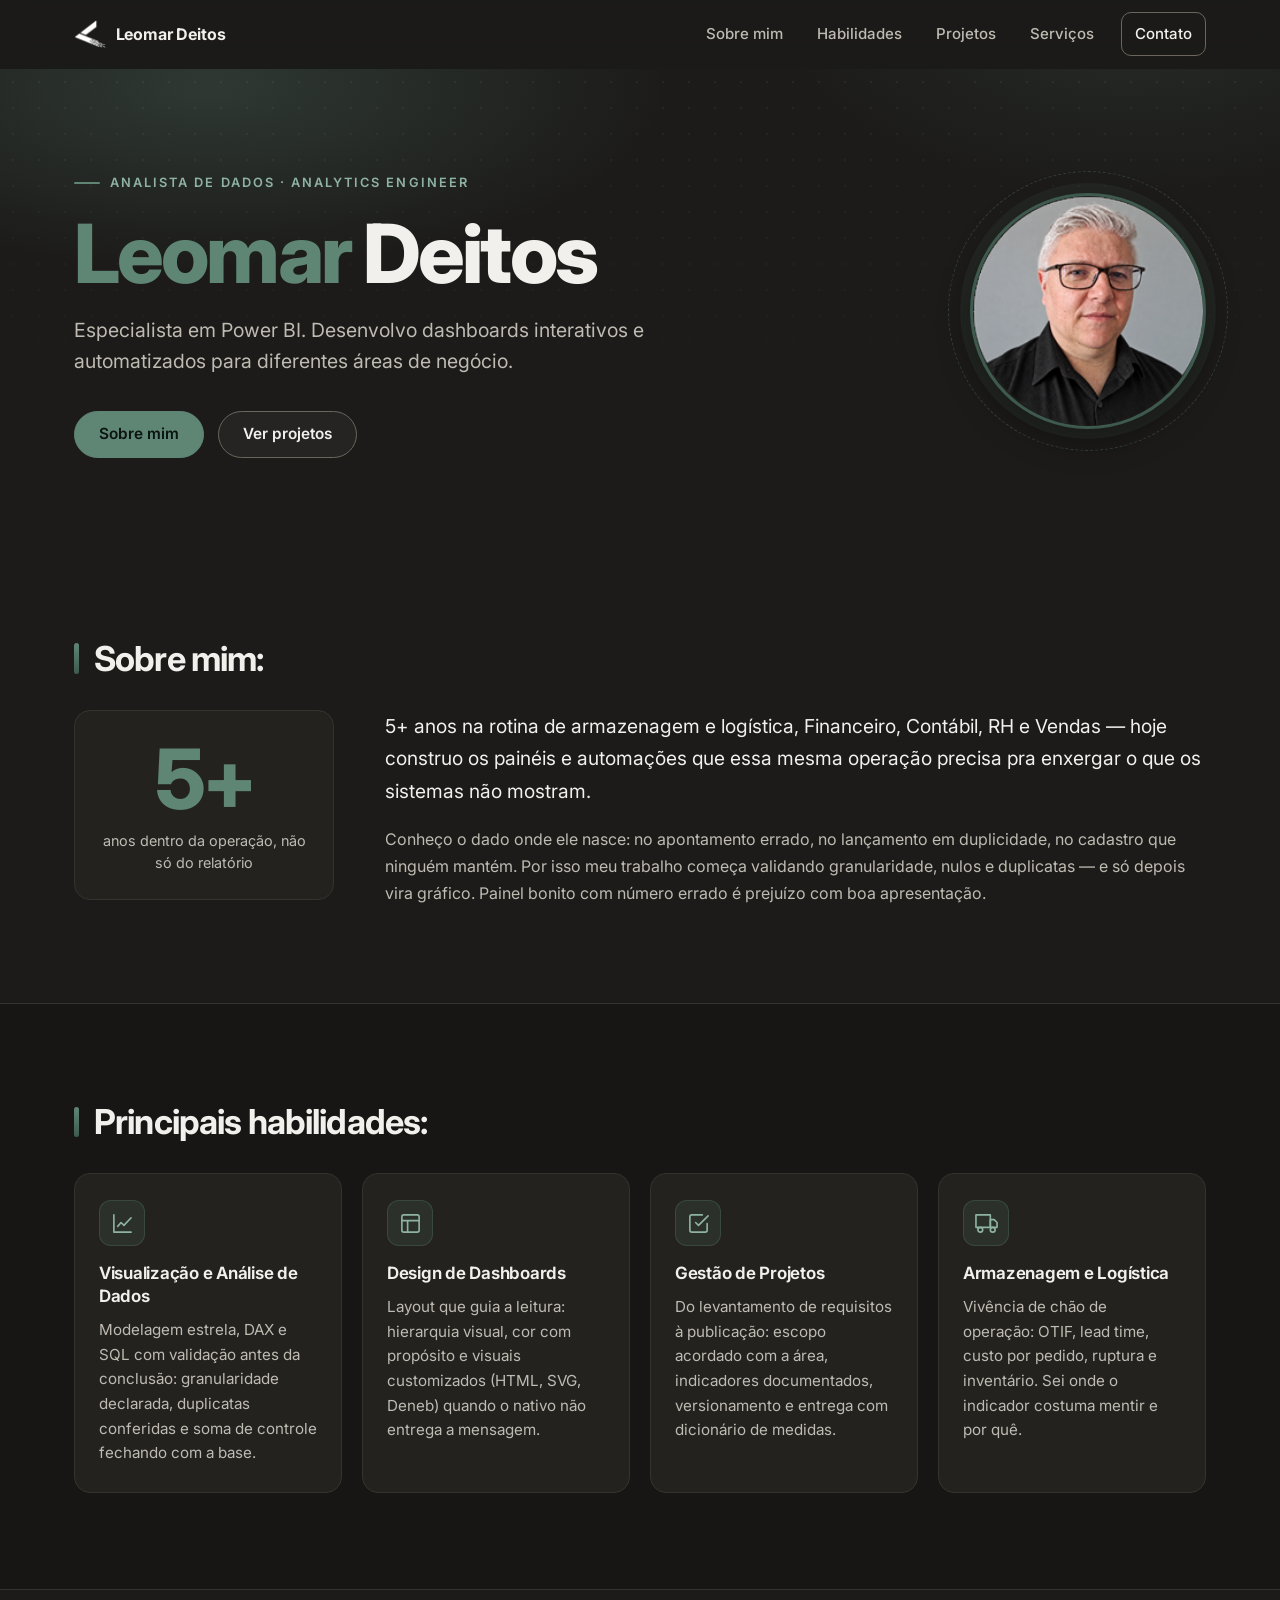
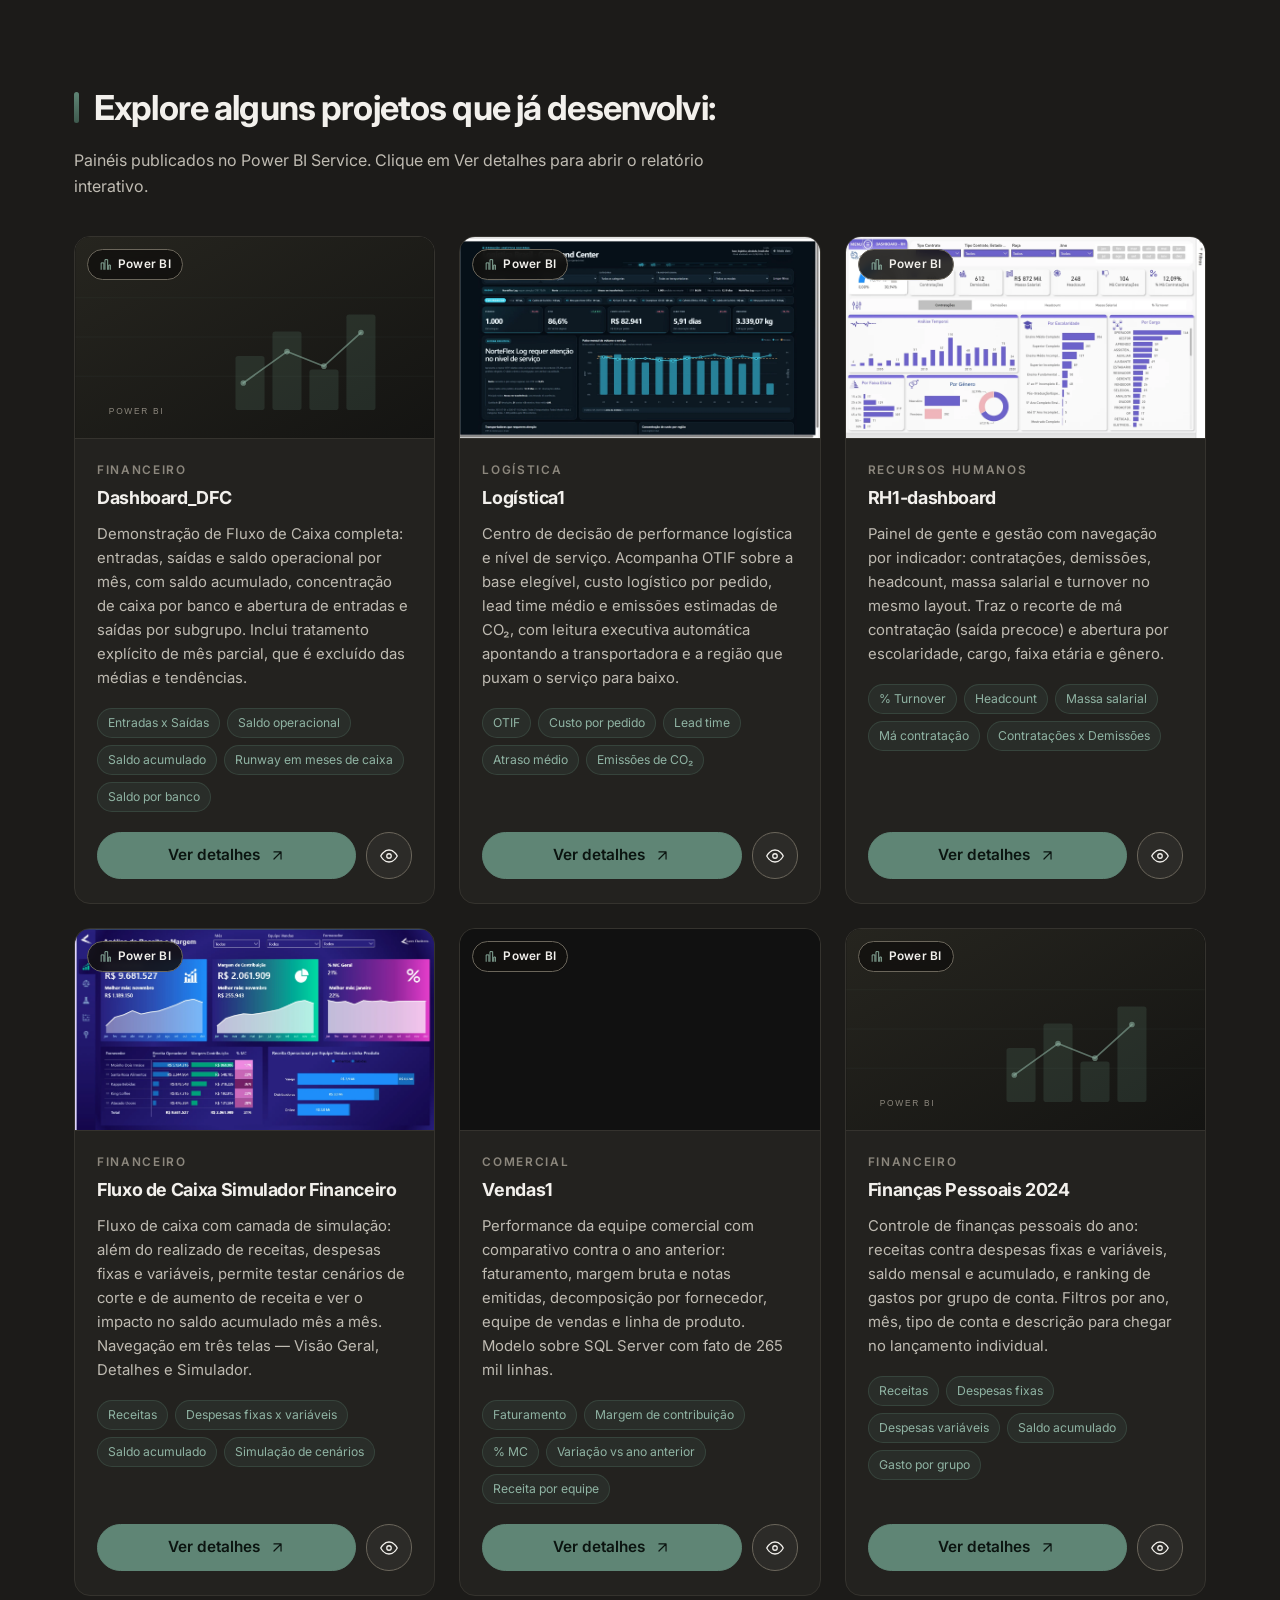
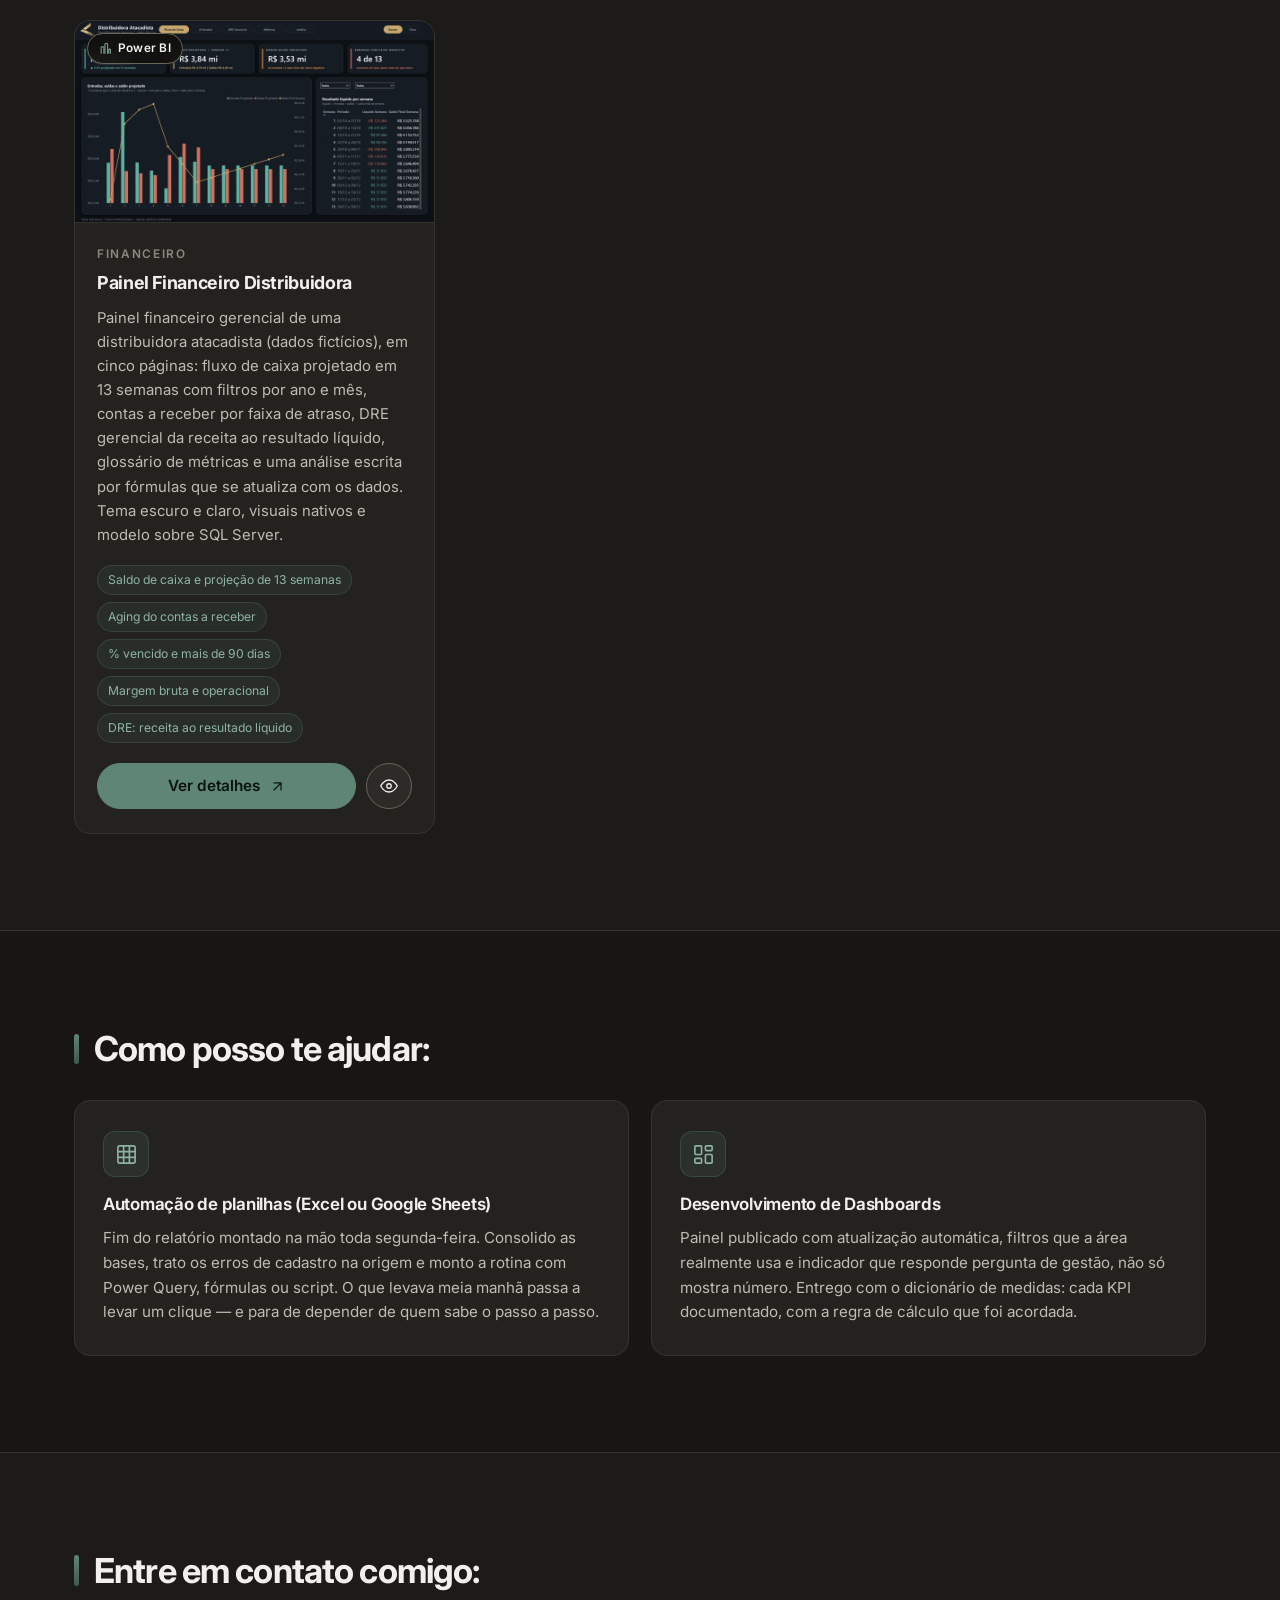
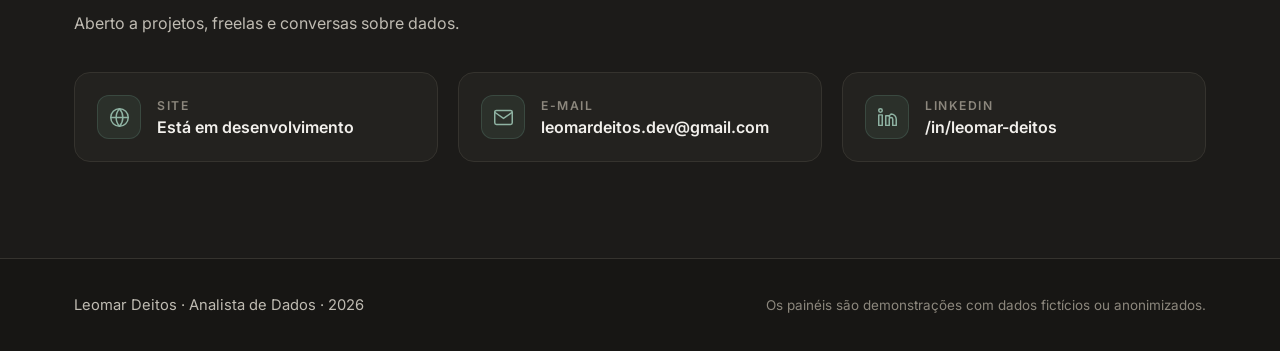
==== commit a2afb241: "fix(portfolio): renomeia a foto de perfil para evitar cache do navegador Co-Authored-By: Claude Sonn" ====
--- a/index.html
+++ b/index.html
@@ -72,7 +72,7 @@
 
       <div class="hero__foto-area">
         <div class="hero__foto-anel" aria-hidden="true"></div>
-        <img class="hero__foto" id="hero-foto" src="assets/img/perfil.jpg" alt="Foto de Leomar Deitos">
+        <img class="hero__foto" id="hero-foto" src="assets/img/perfil-2.webp" alt="Foto de Leomar Deitos">
       </div>
     </div>
   </section>
